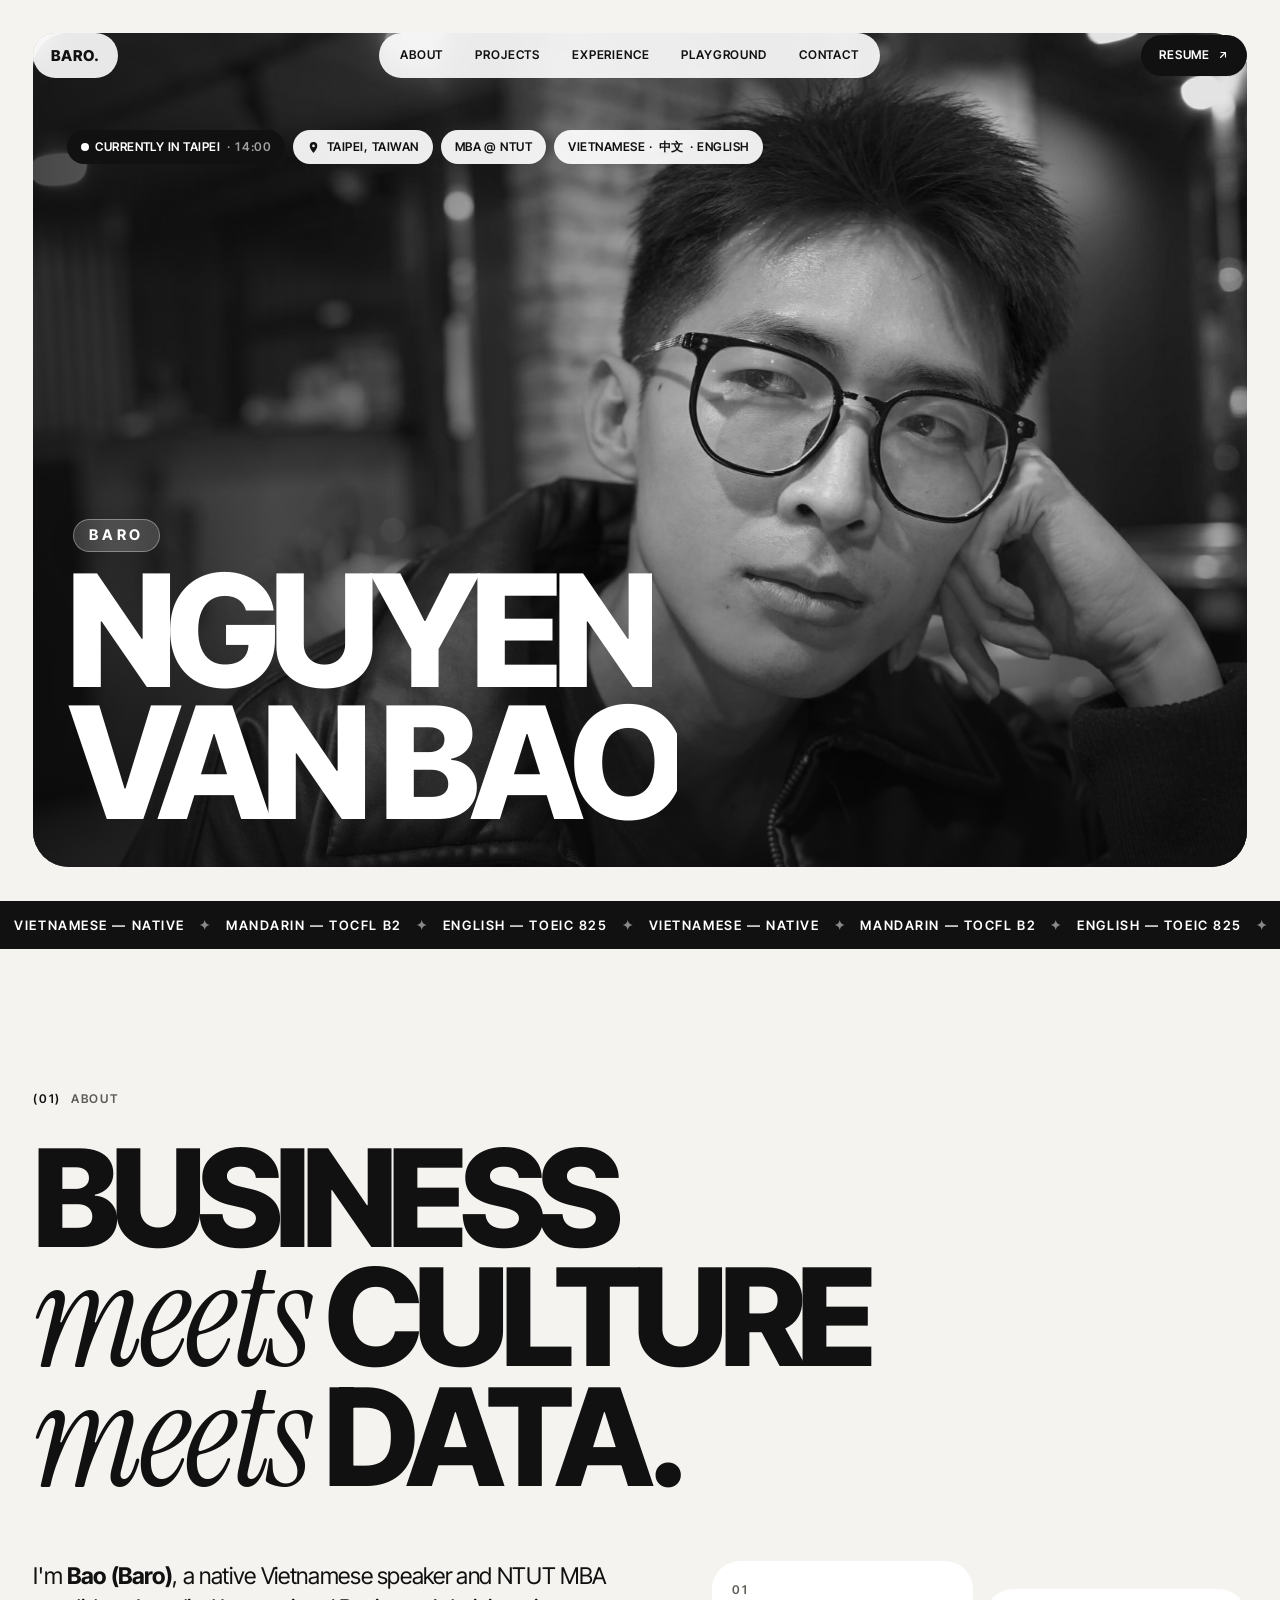
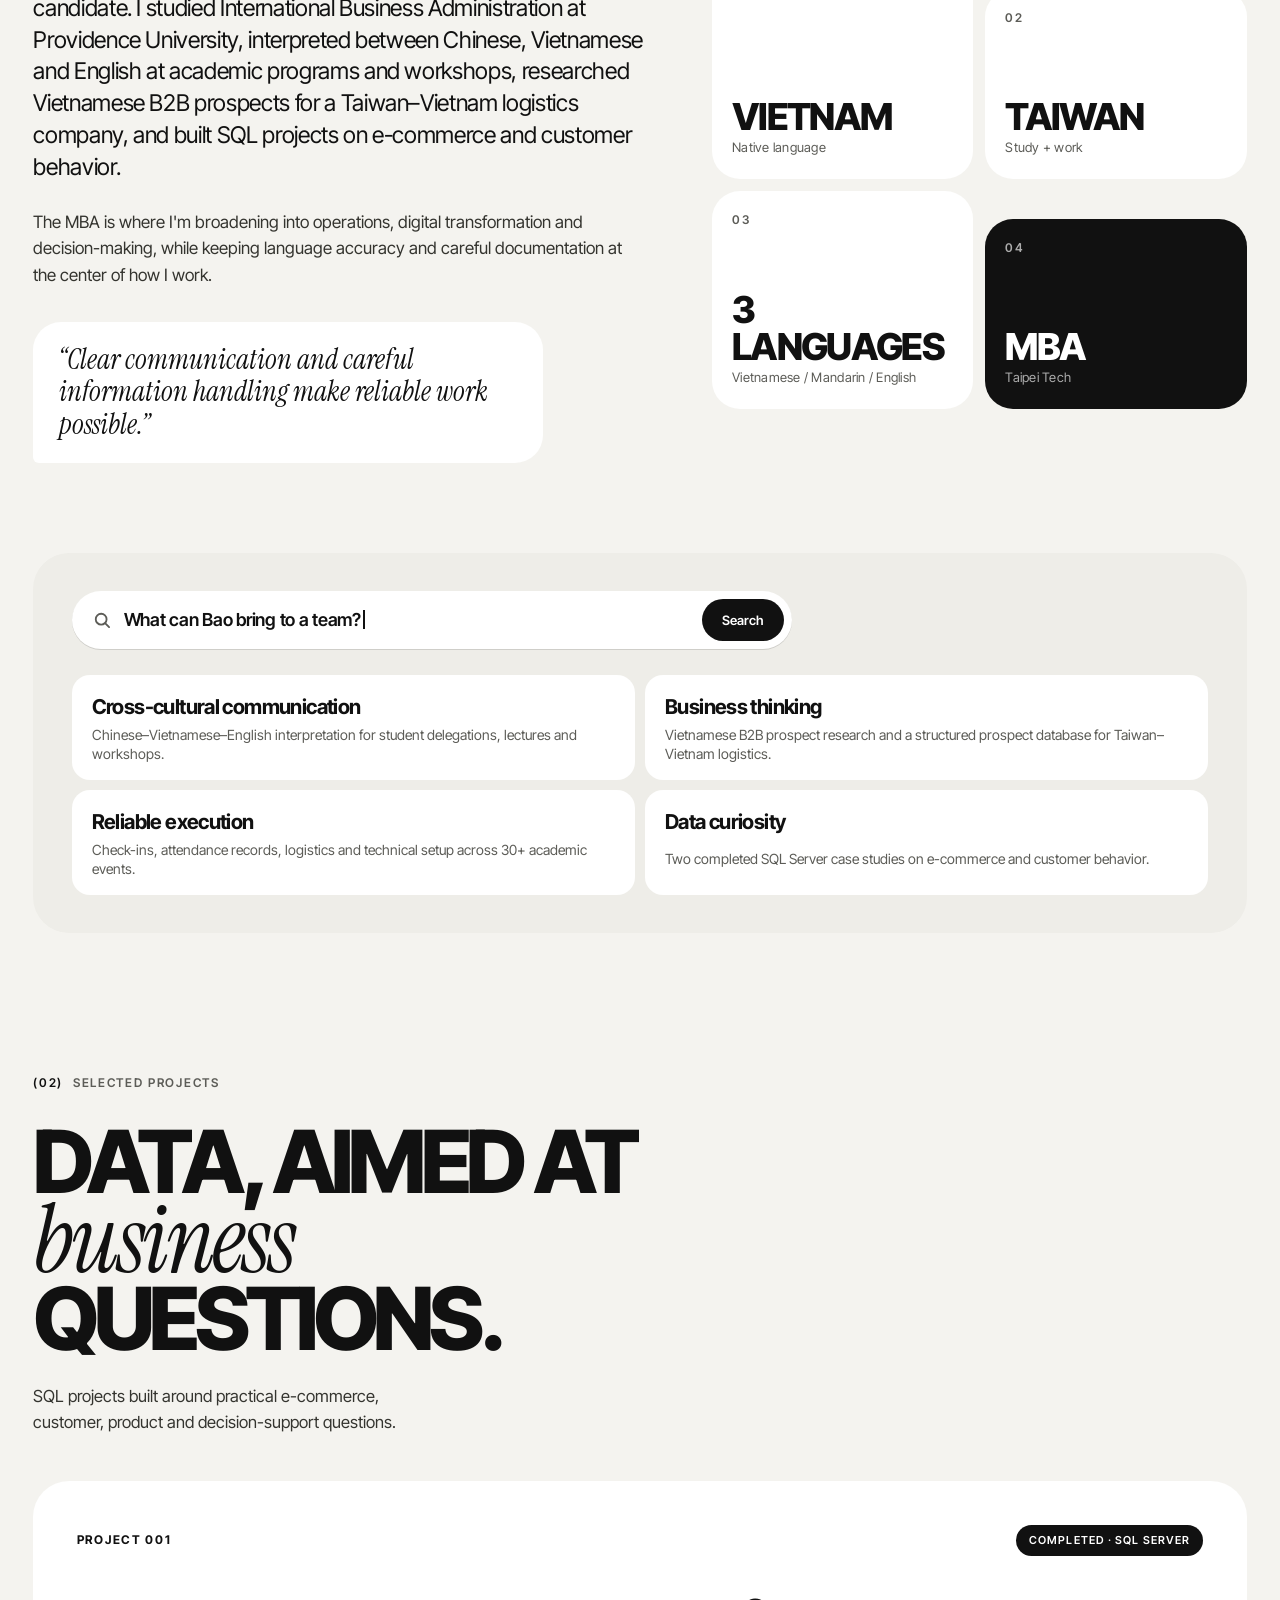
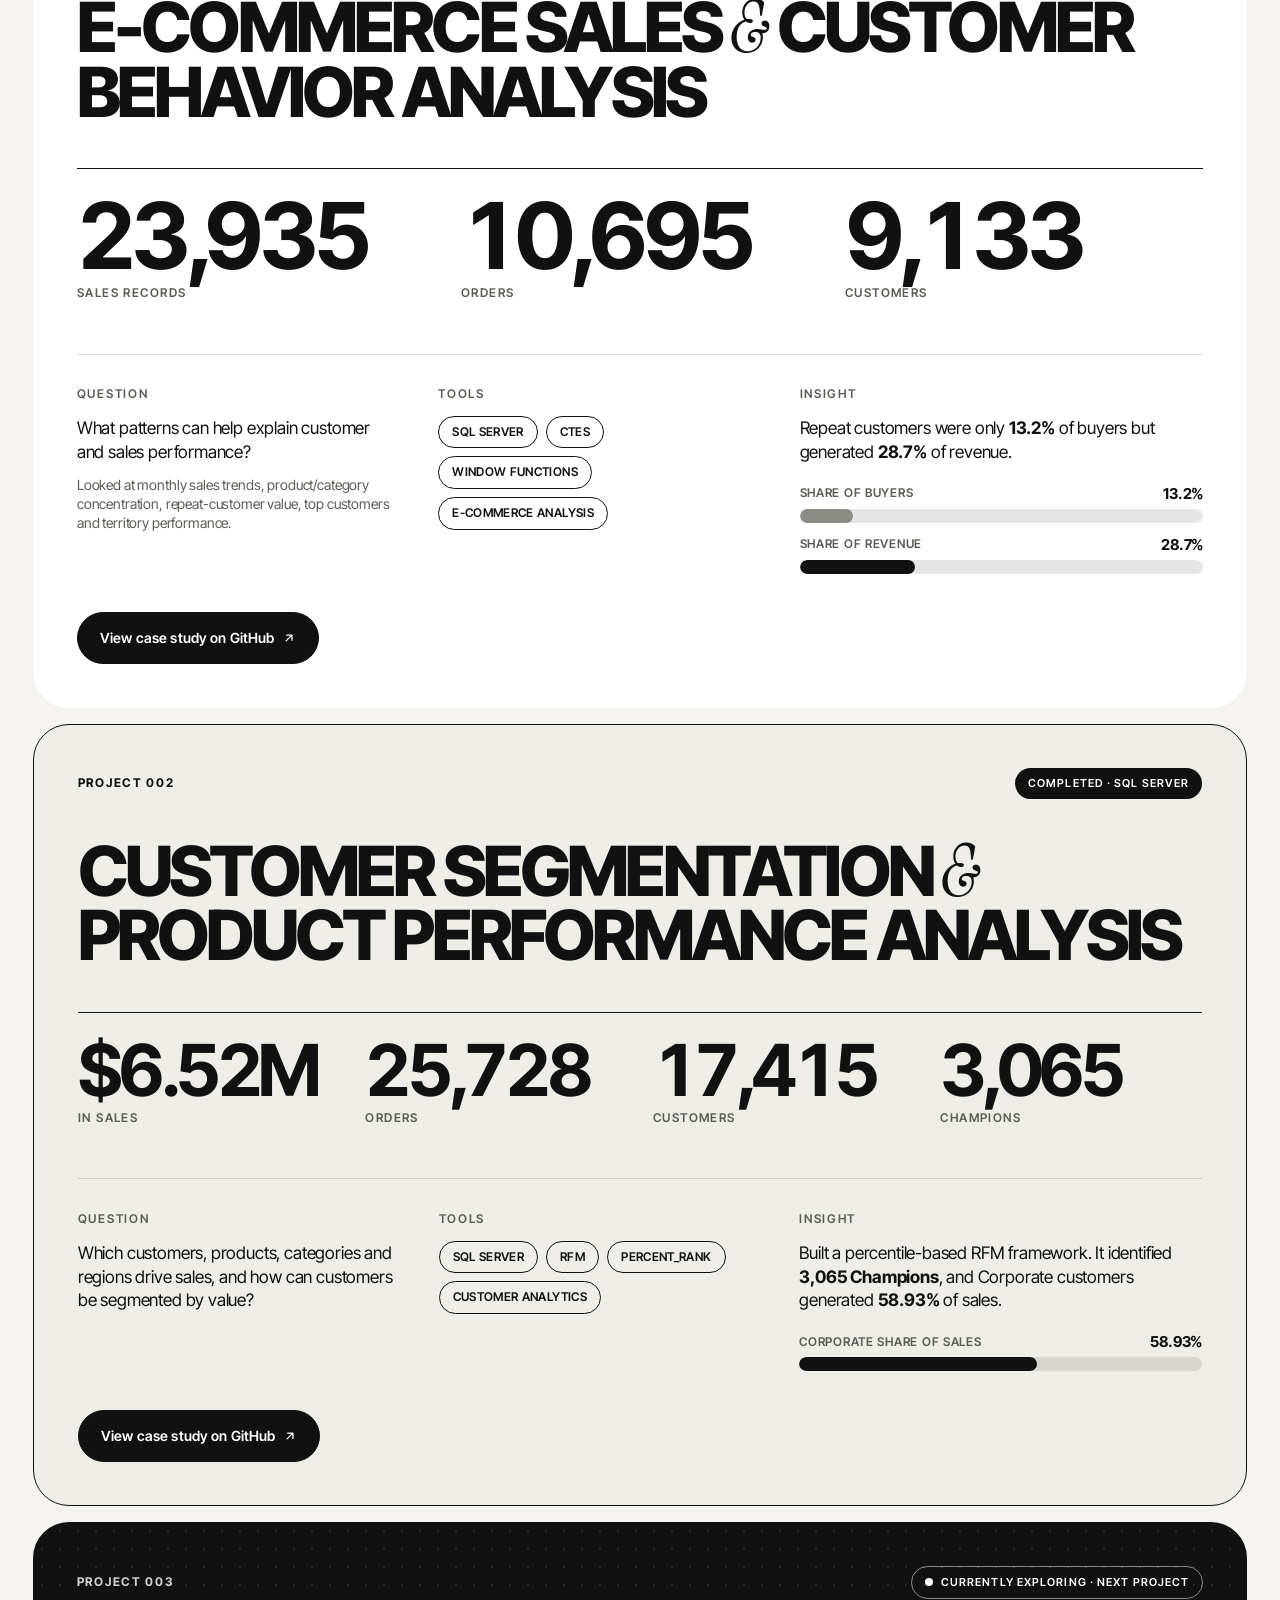
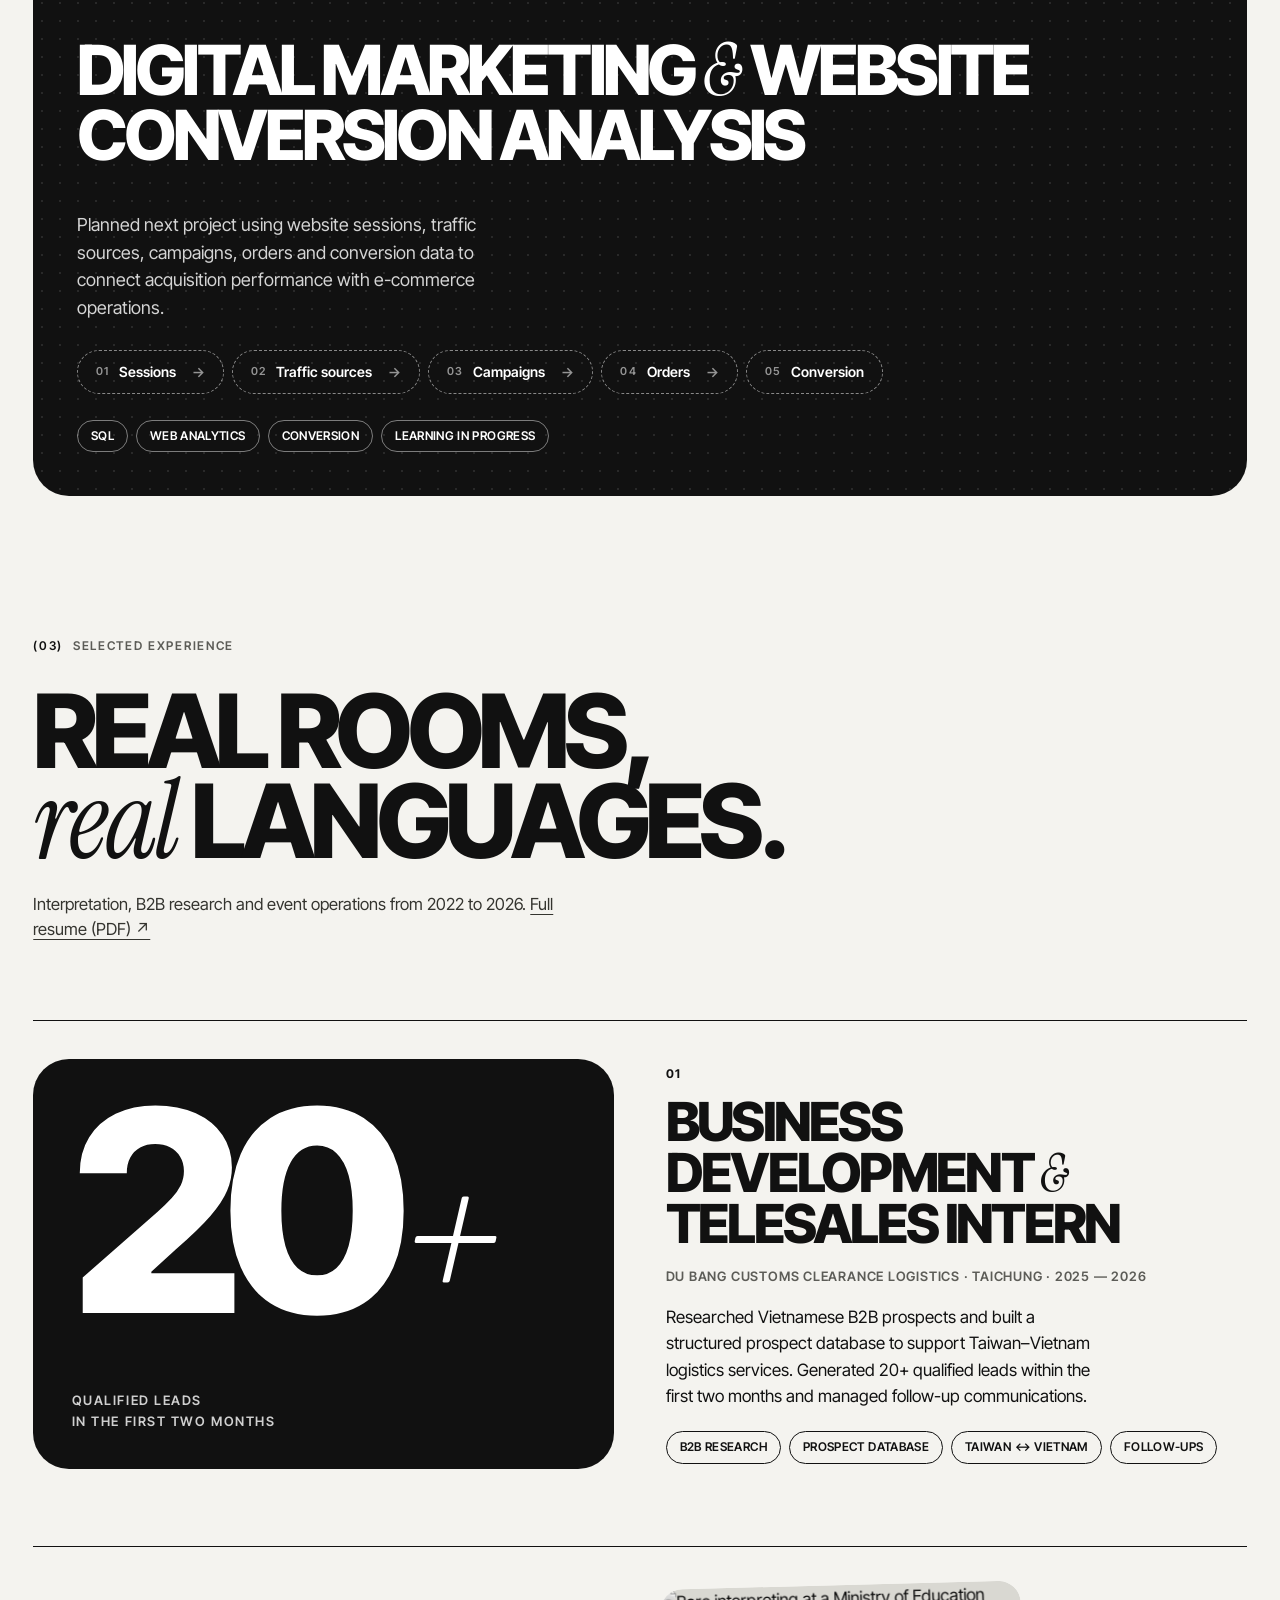
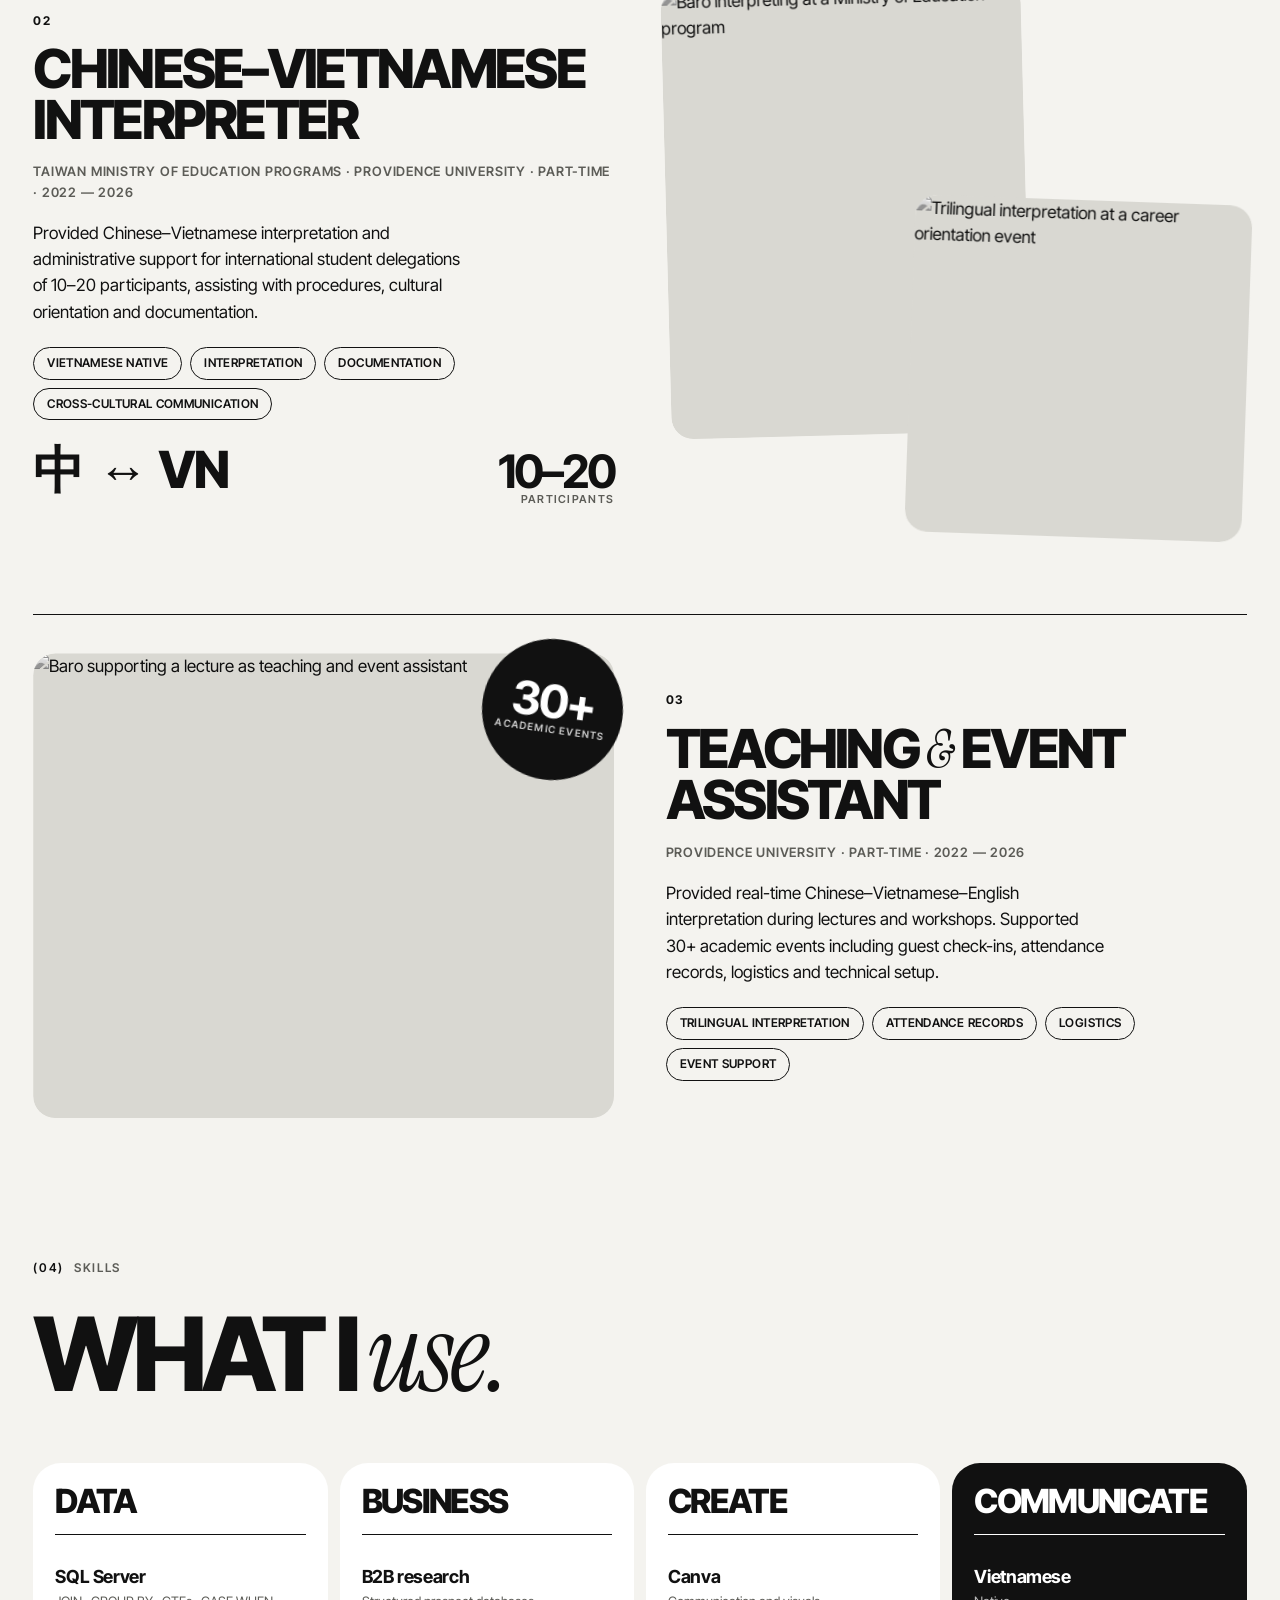
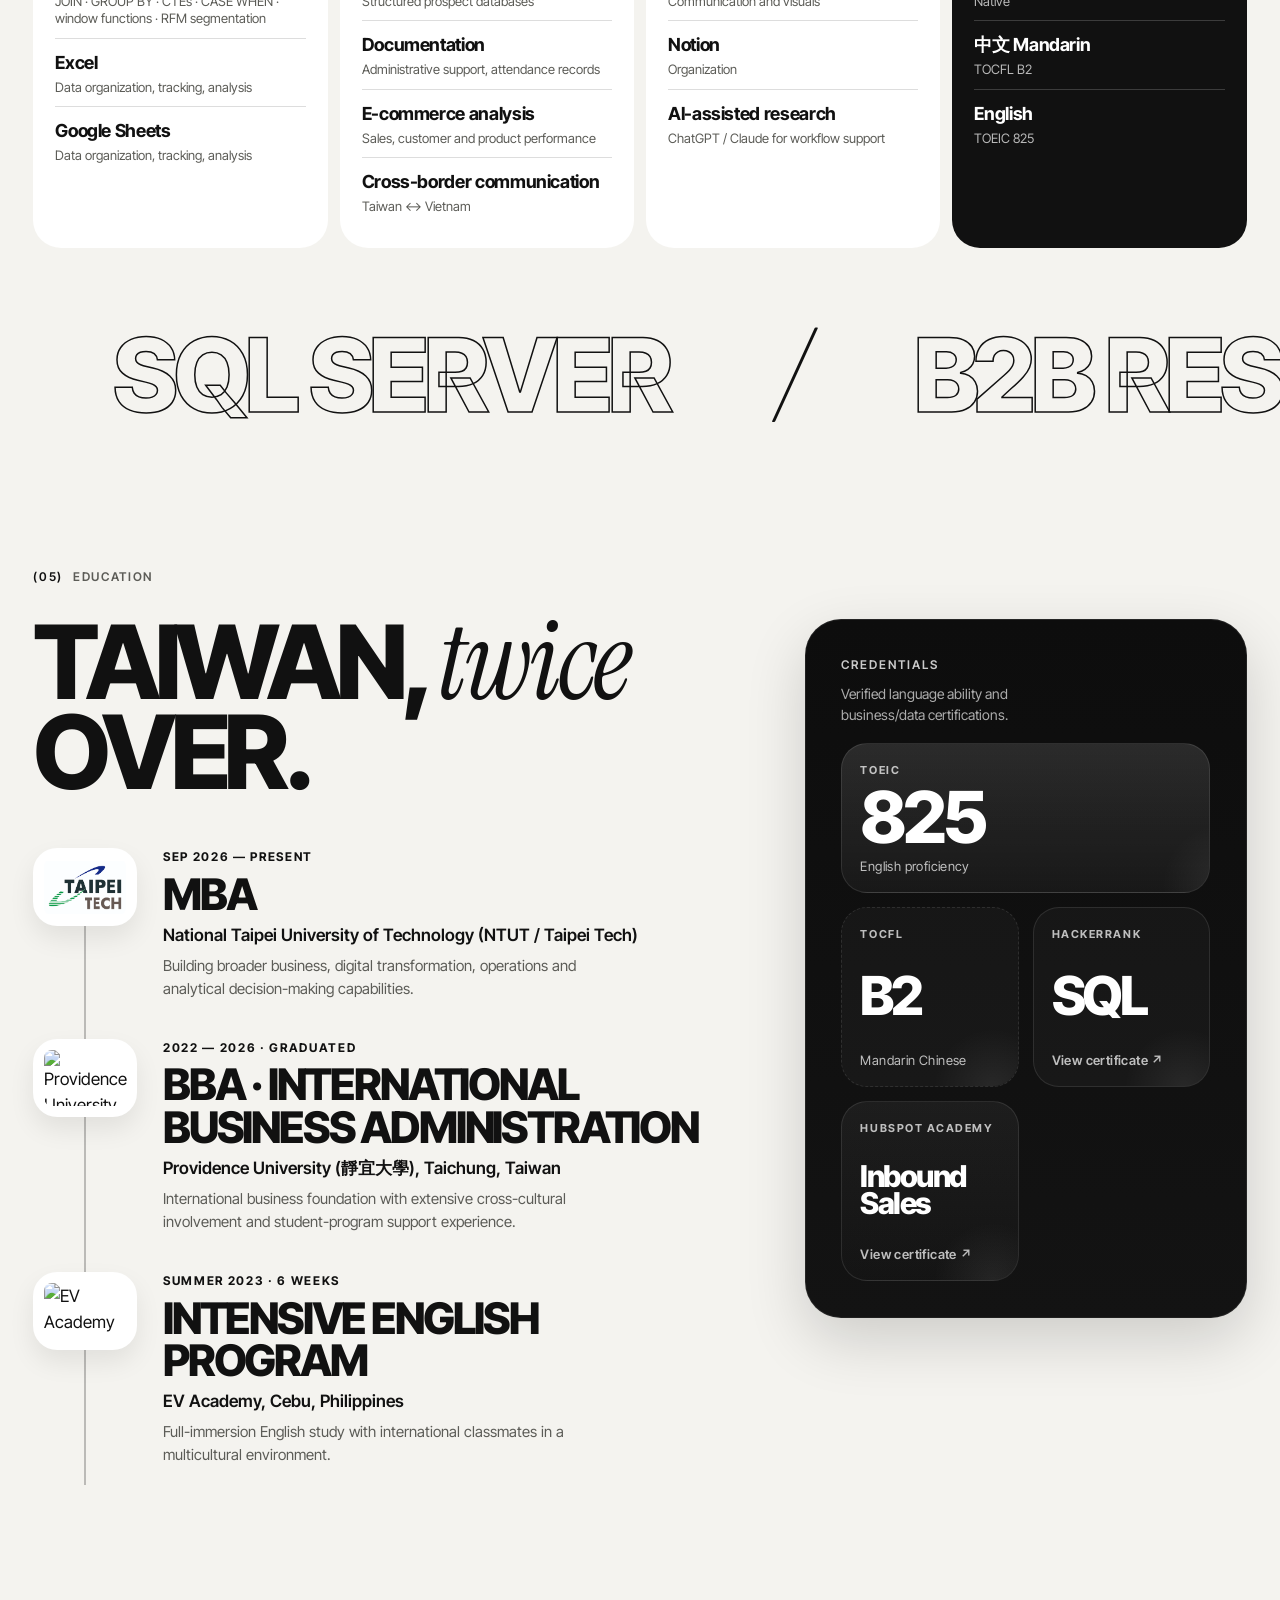
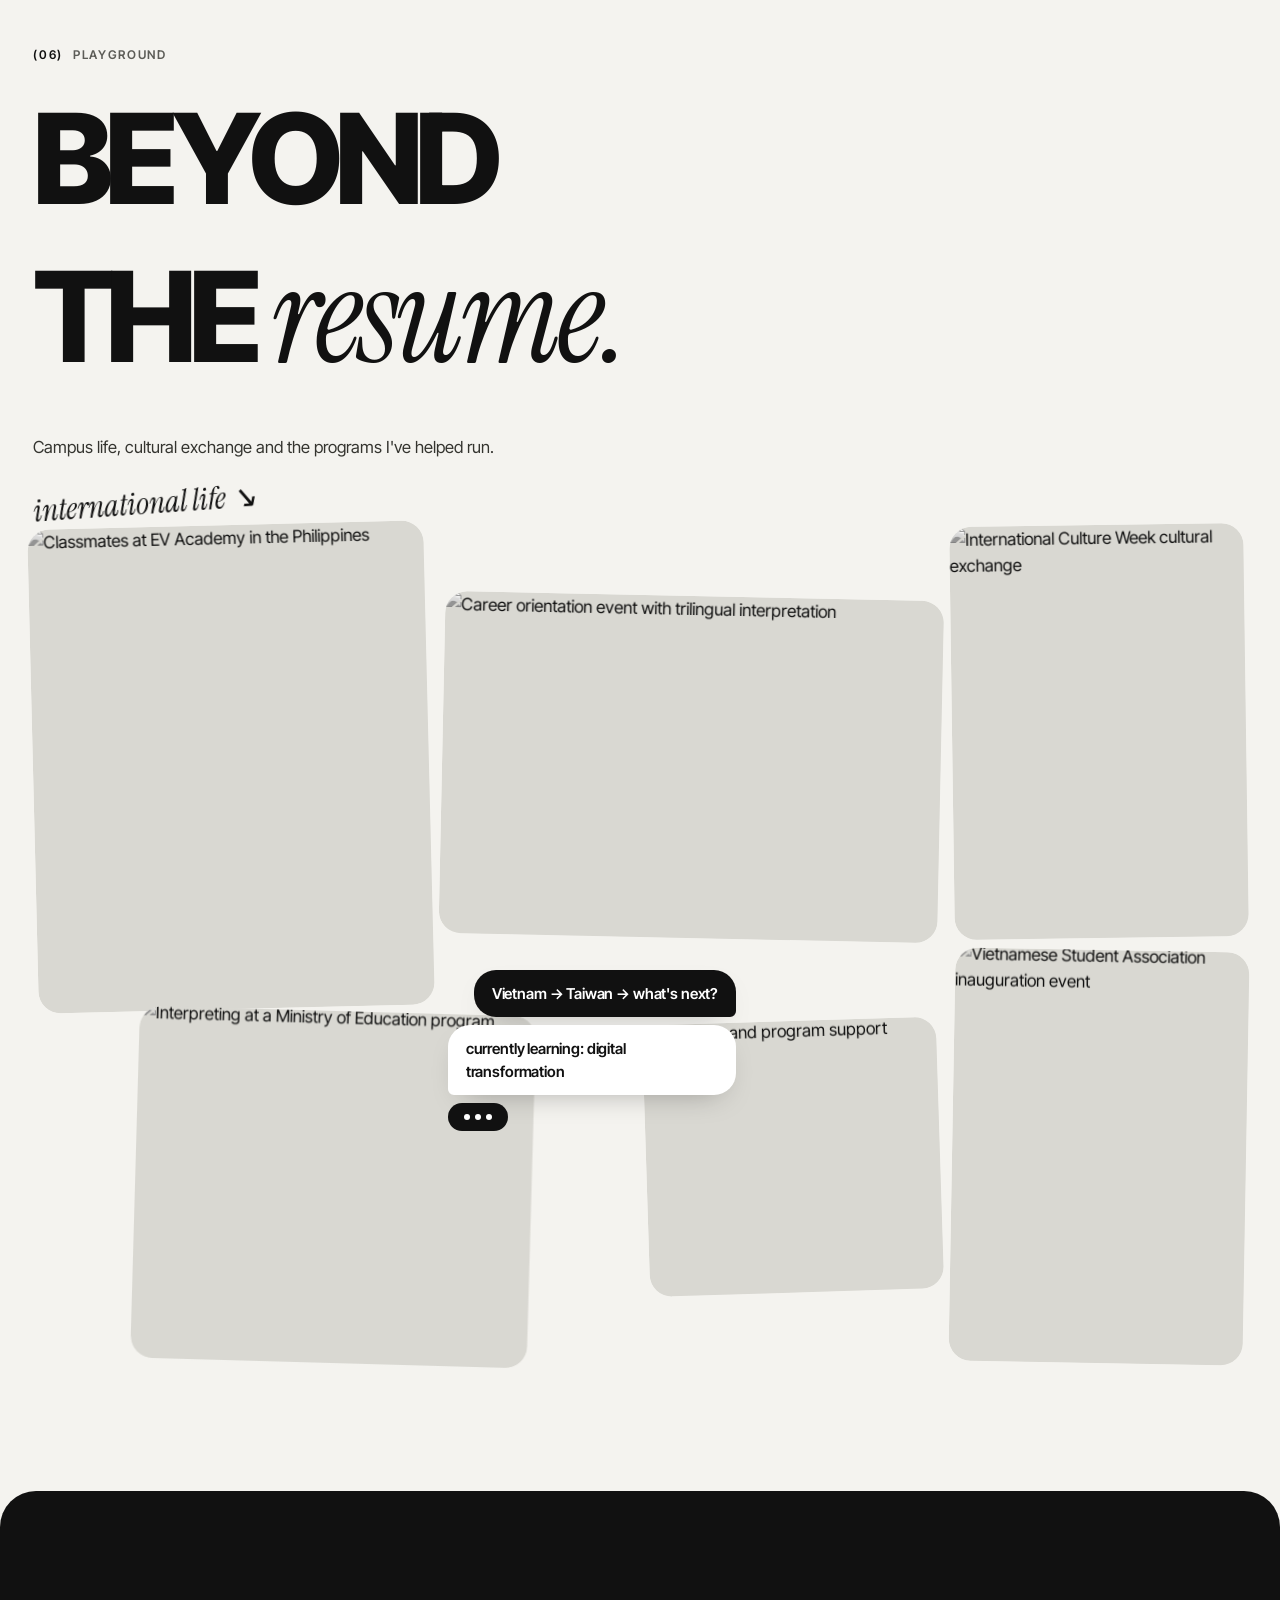
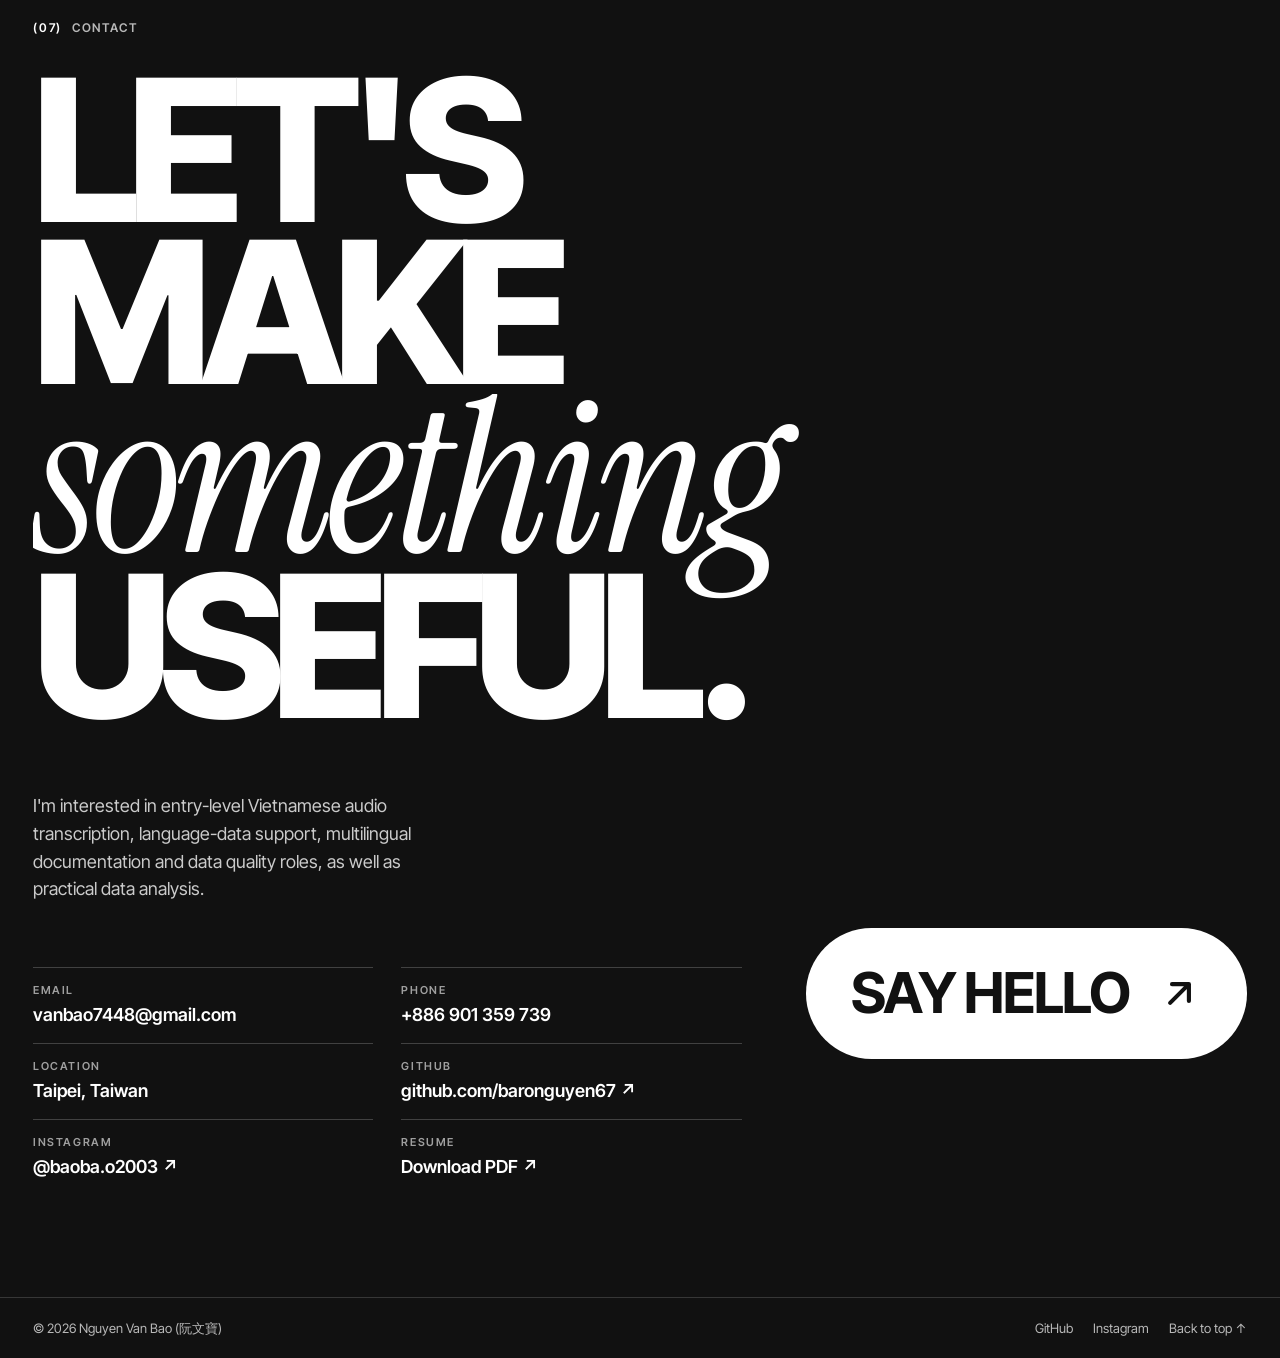
==== index.html @ f8c15f91 "Version frontend assets for new mobile scroll-to-color layout" ====
<!doctype html>
<html lang="en">
<head>
<meta charset="utf-8">
<meta name="viewport" content="width=device-width, initial-scale=1">
<title>Nguyen Van Bao (Baro) · Portfolio</title>
<meta name="description" content="Portfolio of Nguyen Van Bao (Baro, 阮文寶) — NTUT MBA candidate in Taipei working across business, operations, Chinese–Vietnamese–English interpretation and SQL data analysis.">
<meta name="theme-color" content="#F4F3EF">
<link rel="canonical" href="https://baronguyen67.github.io/">
<link rel="icon" href="favicon.svg" type="image/svg+xml">

<meta property="og:type" content="website">
<meta property="og:title" content="Nguyen Van Bao (Baro) · Portfolio">
<meta property="og:description" content="NTUT MBA candidate in Taipei. Business × Operations × Data — interpretation, B2B research and SQL case studies.">
<meta property="og:url" content="https://baronguyen67.github.io/">
<meta property="og:image" content="https://baronguyen67.github.io/images/hero.jpg">
<meta property="og:image:alt" content="Portrait of Nguyen Van Bao">
<meta name="twitter:card" content="summary_large_image">

<link rel="preconnect" href="https://fonts.googleapis.com">
<link rel="preconnect" href="https://fonts.gstatic.com" crossorigin>
<link rel="stylesheet" href="https://fonts.googleapis.com/css2?family=Inter+Tight:wght@400;500;600;700;800&family=Instrument+Serif:ital@0;1&display=swap">
<link rel="stylesheet" href="css/style.css?v=20261024-vertical-reveal-v10">
<link rel="preload" as="image" href="images/hero.jpg" fetchpriority="high">
<script>document.documentElement.classList.add('js');</script>

<script type="application/ld+json">
{
  "@context": "https://schema.org",
  "@type": "Person",
  "name": "Nguyen Van Bao",
  "alternateName": ["Baro", "阮文寶"],
  "url": "https://baronguyen67.github.io/",
  "email": "mailto:vanbao7448@gmail.com",
  "address": { "@type": "PostalAddress", "addressLocality": "Taipei", "addressCountry": "TW" },
  "alumniOf": [{ "@type": "CollegeOrUniversity", "name": "Providence University" }],
  "knowsLanguage": ["Vietnamese", "Mandarin Chinese", "English"],
  "sameAs": ["https://github.com/baronguyen67", "https://www.instagram.com/baoba.o2003"]
}
</script>
</head>

<body>
<a class="skip" href="#main">Skip to content</a>

<!-- icon sprite -->
<svg width="0" height="0" style="position:absolute" aria-hidden="true" focusable="false">
  <symbol id="i-pin" viewBox="0 0 24 24"><path fill="currentColor" d="M12 2a7 7 0 0 0-7 7c0 5.2 7 13 7 13s7-7.8 7-13a7 7 0 0 0-7-7Zm0 9.5A2.5 2.5 0 1 1 12 6.5a2.5 2.5 0 0 1 0 5Z"/></symbol>
  <symbol id="i-heart" viewBox="0 0 24 24"><path fill="currentColor" d="M12 21s-8.5-5.2-8.5-11.3A4.7 4.7 0 0 1 12 7.2a4.7 4.7 0 0 1 8.5 2.5C20.5 15.8 12 21 12 21Z"/></symbol>
  <symbol id="i-plus" viewBox="0 0 24 24"><path fill="none" stroke="currentColor" stroke-width="2.4" stroke-linecap="round" d="M12 5v14M5 12h14"/></symbol>
  <symbol id="i-search" viewBox="0 0 24 24"><circle cx="11" cy="11" r="6.5" fill="none" stroke="currentColor" stroke-width="2.2"/><path d="m16 16 4.5 4.5" stroke="currentColor" stroke-width="2.2" stroke-linecap="round"/></symbol>
  <symbol id="i-arrow" viewBox="0 0 24 24"><path fill="none" stroke="currentColor" stroke-width="2.2" stroke-linecap="round" stroke-linejoin="round" d="M7 17 17 7M8 7h9v9"/></symbol>
  <symbol id="i-down" viewBox="0 0 24 24"><path fill="none" stroke="currentColor" stroke-width="2.2" stroke-linecap="round" stroke-linejoin="round" d="M12 5v14m-6-6 6 6 6-6"/></symbol>
</svg>

<!-- NAV -->
<header class="nav" id="nav">
  <a class="pill pill--logo mag" href="#top" aria-label="Baro — back to top">BARO<span class="dot">.</span></a>

  <nav class="pill pill--links" aria-label="Primary">
    <span class="nav-ind" aria-hidden="true"></span>
    <a href="#about" data-nav="about">About</a>
    <a href="#projects" data-nav="projects">Projects</a>
    <a href="#experience" data-nav="experience">Experience</a>
    <a href="#playground" data-nav="playground">Playground</a>
    <a href="#contact" data-nav="contact">Contact</a>
  </nav>

  <a class="pill pill--dark mag nav-resume" href="resume.pdf" target="_blank" rel="noopener">Resume <svg class="ic"><use href="#i-arrow"/></svg></a>

  <button class="pill pill--menu" id="menuBtn" type="button" aria-expanded="false" aria-controls="menu">
    <span class="menu-label">Menu</span><span class="burger" aria-hidden="true"><i></i><i></i></span>
  </button>
</header>

<div class="menu" id="menu" hidden>
  <nav aria-label="Mobile">
    <a href="#about"><span>01</span>About</a>
    <a href="#projects"><span>02</span>Projects</a>
    <a href="#experience"><span>03</span>Experience</a>
    <a href="#playground"><span>04</span>Playground</a>
    <a href="#contact"><span>05</span>Contact</a>
  </nav>
  <a class="btn btn--dark menu-cv" href="resume.pdf" target="_blank" rel="noopener">Resume <svg class="ic"><use href="#i-arrow"/></svg></a>
</div>

<main id="main">

<!-- HERO -->
<section class="hero" id="top" aria-label="Introduction">
  <div class="hero-card">
    <img class="hero-img" src="images/hero.jpg" width="2000" height="1125" fetchpriority="high" decoding="async"
         alt="Portrait of Nguyen Van Bao in a black leather jacket and round glasses, resting his chin on his hand">
    <div class="hero-shade" aria-hidden="true"></div>

    <div class="hero-top">
      <ul class="chips" aria-label="At a glance">
        <li class="chip chip--status"><span class="live" aria-hidden="true"></span>Currently in Taipei <span class="clock" id="clock" aria-hidden="true"></span></li>
        <li class="chip"><svg class="ic" aria-hidden="true"><use href="#i-pin"/></svg>Taipei, Taiwan</li>
        <li class="chip">MBA @ NTUT</li>
        <li class="chip">Vietnamese · <span lang="zh-Hant">中文</span> · English</li>
      </ul>
    </div>

    <div class="hero-bottom">
      <h1 class="hero-title">
        <span class="hero-alias" aria-hidden="true">BARO</span>
        <span class="ln"><span class="ln-i">Nguyen</span></span>
        <span class="ln"><span class="ln-i">Van Bao</span></span>
        <span class="sr">— Baro, 阮文寶</span>
      </h1>

      
    </div>
  </div>
</section>

<div class="marquee marquee--dark" aria-label="Languages">
  <div class="marquee-track">
    <span>Vietnamese — Native</span><span class="sep">✦</span><span lang="zh-Hant">Mandarin — TOCFL B2</span><span class="sep">✦</span><span>English — TOEIC 825</span><span class="sep">✦</span>
    <span aria-hidden="true">Vietnamese — Native</span><span class="sep" aria-hidden="true">✦</span><span aria-hidden="true">Mandarin — TOCFL B2</span><span class="sep" aria-hidden="true">✦</span><span aria-hidden="true">English — TOEIC 825</span><span class="sep" aria-hidden="true">✦</span>
    <span aria-hidden="true">Vietnamese — Native</span><span class="sep" aria-hidden="true">✦</span><span aria-hidden="true">Mandarin — TOCFL B2</span><span class="sep" aria-hidden="true">✦</span><span aria-hidden="true">English — TOEIC 825</span><span class="sep" aria-hidden="true">✦</span>
  </div>
</div>

<!-- ABOUT -->
<section class="sec about" id="about" data-nav="about" aria-labelledby="about-h">
  <div class="wrap">
    <p class="eyebrow rv"><span>(01)</span> About</p>

    <h2 class="mega" id="about-h">
      <span class="ln"><span class="ln-i">Business</span></span>
      <span class="ln"><span class="ln-i"><em class="serif">meets</em> culture</span></span>
      <span class="ln"><span class="ln-i"><em class="serif">meets</em> data.</span></span>
    </h2>

    <div class="about-grid">
      <div class="about-copy">
        <p class="lead rv">I'm <b>Bao (Baro)</b>, a native Vietnamese speaker and NTUT MBA candidate. I studied International Business Administration at Providence University, interpreted between Chinese, Vietnamese and English at academic programs and workshops, researched Vietnamese B2B prospects for a Taiwan–Vietnam logistics company, and built SQL projects on e-commerce and customer behavior.</p>
        <p class="rv">The MBA is where I'm broadening into operations, digital transformation and decision-making, while keeping language accuracy and careful documentation at the center of how I work.</p>
        <blockquote class="pull rv">
          <span class="hand">“Clear communication and careful information handling make reliable work possible.”</span>
        </blockquote>
      </div>

      <ol class="mods" aria-label="Quick facts">
        <li class="mod rv"><span class="mod-n">01</span><strong>Vietnam</strong><span>Native language</span></li>
        <li class="mod rv"><span class="mod-n">02</span><strong>Taiwan</strong><span>Study + work</span></li>
        <li class="mod rv"><span class="mod-n">03</span><strong>3 languages</strong><span>Vietnamese / Mandarin / English</span></li>
        <li class="mod mod--dark rv"><span class="mod-n">04</span><strong>MBA</strong><span>Taipei Tech</span></li>
      </ol>
    </div>

    <!-- search-bar storytelling -->
    <div class="ask rv" id="ask">
      <div class="ask-bar">
        <svg class="ic" aria-hidden="true"><use href="#i-search"/></svg>
        <p class="ask-q"><span id="askText">What can Bao bring to a team?</span><i class="caret" aria-hidden="true"></i></p>
        <button class="ask-go" type="button" id="askGo">Search</button>
      </div>
      <ul class="ask-res" id="askRes">
        <li><b>Cross-cultural communication</b><span>Chinese–Vietnamese–English interpretation for student delegations, lectures and workshops.</span></li>
        <li><b>Business thinking</b><span>Vietnamese B2B prospect research and a structured prospect database for Taiwan–Vietnam logistics.</span></li>
        <li><b>Reliable execution</b><span>Check-ins, attendance records, logistics and technical setup across 30+ academic events.</span></li>
        <li><b>Data curiosity</b><span>Two completed SQL Server case studies on e-commerce and customer behavior.</span></li>
      </ul>
    </div>
  </div>
</section>

<!-- PROJECTS -->
<section class="sec projects" id="projects" data-nav="projects" aria-labelledby="proj-h">
  <div class="wrap">
    <p class="eyebrow rv"><span>(02)</span> Selected projects</p>
    <h2 class="mega mega--md project-headline" id="proj-h">
      <span class="ln"><span class="ln-i">Data, aimed at</span></span>
      <span class="ln"><span class="ln-i"><em class="serif">business</em> questions.</span></span>
    </h2>
    <p class="sub rv">SQL projects built around practical e-commerce, customer, product and decision-support questions.</p>

    <!-- 001 -->
    <article class="case rv" aria-labelledby="c1-t">
      <header class="case-head">
        <span class="case-no">Project 001</span>
        <span class="tag tag--solid">Completed · SQL Server</span>
      </header>
      <h3 class="case-title" id="c1-t">E-commerce Sales <em class="serif">&amp;</em> Customer Behavior Analysis</h3>

      <dl class="stats stats--3">
        <div><dt>Sales records</dt><dd data-count>23,935</dd></div>
        <div><dt>Orders</dt><dd data-count>10,695</dd></div>
        <div><dt>Customers</dt><dd data-count>9,133</dd></div>
      </dl>

      <div class="case-cols">
        <section>
          <h4>Question</h4>
          <p>What patterns can help explain customer and sales performance?</p>
          <p class="mute">Looked at monthly sales trends, product/category concentration, repeat-customer value, top customers and territory performance.</p>
        </section>
        <section>
          <h4>Tools</h4>
          <ul class="tags"><li>SQL Server</li><li>CTEs</li><li>Window Functions</li><li>E-commerce Analysis</li></ul>
        </section>
        <section class="insight">
          <h4>Insight</h4>
          <p>Repeat customers were only <b>13.2%</b> of buyers but generated <b>28.7%</b> of revenue.</p>
          <div class="bars" role="img" aria-label="Repeat customers: 13.2 percent of buyers, 28.7 percent of revenue">
            <div class="bar"><span>Share of buyers</span><i style="--w:13.2%"></i><b>13.2%</b></div>
            <div class="bar bar--hi"><span>Share of revenue</span><i style="--w:28.7%"></i><b>28.7%</b></div>
          </div>
        </section>
      </div>

      <footer class="case-actions">
        <a class="btn btn--dark mag" href="https://github.com/baronguyen67/ecommerce-sales-customer-behavior-analysis" target="_blank" rel="noopener">View case study on GitHub <svg class="ic"><use href="#i-arrow"/></svg></a>
      </footer>
    </article>

    <!-- 002 -->
    <article class="case case--alt rv" aria-labelledby="c2-t">
      <header class="case-head">
        <span class="case-no">Project 002</span>
        <span class="tag tag--solid">Completed · SQL Server</span>
      </header>
      <h3 class="case-title" id="c2-t">Customer Segmentation <em class="serif">&amp;</em> Product Performance Analysis</h3>

      <dl class="stats stats--4">
        <div><dt>In sales</dt><dd data-count>$6.52M</dd></div>
        <div><dt>Orders</dt><dd data-count>25,728</dd></div>
        <div><dt>Customers</dt><dd data-count>17,415</dd></div>
        <div><dt>Champions</dt><dd data-count>3,065</dd></div>
      </dl>

      <div class="case-cols">
        <section>
          <h4>Question</h4>
          <p>Which customers, products, categories and regions drive sales, and how can customers be segmented by value?</p>
        </section>
        <section>
          <h4>Tools</h4>
          <ul class="tags"><li>SQL Server</li><li>RFM</li><li>PERCENT_RANK</li><li>Customer Analytics</li></ul>
        </section>
        <section class="insight">
          <h4>Insight</h4>
          <p>Built a percentile-based RFM framework. It identified <b>3,065 Champions</b>, and Corporate customers generated <b>58.93%</b> of sales.</p>
          <div class="bars" role="img" aria-label="Corporate customers generated 58.93 percent of sales">
            <div class="bar bar--hi"><span>Corporate share of sales</span><i style="--w:58.93%"></i><b>58.93%</b></div>
          </div>
        </section>
      </div>

      <footer class="case-actions">
        <a class="btn btn--dark mag" href="https://github.com/baronguyen67/customer-segmentation-product-performance-analysis" target="_blank" rel="noopener">View case study on GitHub <svg class="ic"><use href="#i-arrow"/></svg></a>
      </footer>
    </article>

    <!-- next -->
    <article class="case case--next rv" aria-labelledby="c3-t">
      <header class="case-head">
        <span class="case-no">Project 003</span>
        <span class="tag tag--ghost"><span class="live" aria-hidden="true"></span>Currently exploring · Next project</span>
      </header>
      <h3 class="case-title" id="c3-t">Digital Marketing <em class="serif">&amp;</em> Website Conversion Analysis</h3>
      <p class="next-p">Planned next project using website sessions, traffic sources, campaigns, orders and conversion data to connect acquisition performance with e-commerce operations.</p>
      <ol class="flow" aria-label="Planned data flow">
        <li>Sessions</li><li>Traffic sources</li><li>Campaigns</li><li>Orders</li><li>Conversion</li>
      </ol>
      <ul class="tags tags--light"><li>SQL</li><li>Web Analytics</li><li>Conversion</li><li>Learning in progress</li></ul>
    </article>
  </div>
</section>

<!-- EXPERIENCE -->
<section class="sec experience" id="experience" data-nav="experience" aria-labelledby="exp-h">
  <div class="wrap">
    <p class="eyebrow rv"><span>(03)</span> Selected experience</p>
    <h2 class="mega mega--md" id="exp-h">
      <span class="ln"><span class="ln-i">Real rooms,</span></span>
      <span class="ln"><span class="ln-i"><em class="serif">real</em> languages.</span></span>
    </h2>
    <p class="sub rv">Interpretation, B2B research and event operations from 2022 to 2026. <a class="ulink" href="resume.pdf" target="_blank" rel="noopener">Full resume (PDF) ↗</a></p>

    <!-- 01 -->
    <article class="xp rv">
      <div class="xp-vis xp-vis--type" aria-hidden="true">
        <span class="xp-big">20<i>+</i></span>
        <span class="xp-cap">Qualified leads<br>in the first two months</span>
      </div>
      <div class="xp-txt">
        <p class="xp-n">01</p>
        <h3>Business Development <em class="serif">&amp;</em> Telesales Intern</h3>
        <p class="xp-meta">Du Bang Customs Clearance Logistics · Taichung · 2025 — 2026</p>
        <p>Researched Vietnamese B2B prospects and built a structured prospect database to support Taiwan–Vietnam logistics services. Generated 20+ qualified leads within the first two months and managed follow-up communications.</p>
        <ul class="tags"><li>B2B research</li><li>Prospect database</li><li>Taiwan ↔ Vietnam</li><li>Follow-ups</li></ul>
      </div>
    </article>

    <!-- 02 -->
    <article class="xp xp--flip rv">
      <div class="xp-txt">
        <p class="xp-n">02</p>
        <h3>Chinese–Vietnamese Interpreter</h3>
        <p class="xp-meta">Taiwan Ministry of Education Programs · Providence University · Part-time · 2022 — 2026</p>
        <p>Provided Chinese–Vietnamese interpretation and administrative support for international student delegations of 10–20 participants, assisting with procedures, cultural orientation and documentation.</p>
        <ul class="tags"><li>Vietnamese native</li><li>Interpretation</li><li>Documentation</li><li>Cross-cultural communication</li></ul>
        <div class="xp-type" aria-hidden="true"><span lang="zh-Hant">中</span><i>↔</i><span>VN</span><b>10–20<small>participants</small></b></div>
      </div>
      <div class="xp-vis xp-vis--collage" aria-label="Interactive photo collage: select either image to bring it forward">
        <input class="collage-radio" type="radio" id="interpreter-photo-a" name="interpreter-photo" aria-label="Ministry of Education interpreter photo">
        <input class="collage-radio" type="radio" id="interpreter-photo-b" name="interpreter-photo" aria-label="Career orientation interpreter photo" checked>
        <figure class="ph ph--a par-wrap clip">
          <img data-par src="images/interpreter-moe-1.jpg" alt="Baro interpreting at a Ministry of Education program" loading="lazy" decoding="async">
          <label for="interpreter-photo-a" class="photo-switch" aria-label="Bring Ministry of Education interpreter photo forward"></label>
          <figcaption>Interpreter · Ministry of Education Program</figcaption>
        </figure>
        <figure class="ph ph--b par-wrap clip">
          <img data-par src="images/career-orientation-event.jpg" alt="Trilingual interpretation at a career orientation event" loading="lazy" decoding="async">
          <label for="interpreter-photo-b" class="photo-switch" aria-label="Bring career orientation photo forward"></label>
          <figcaption>Trilingual Interpreter · Career Orientation Event</figcaption>
        </figure>
        <div class="collage-controls" role="group" aria-label="Choose which interpreter photo is in front">
          <label for="interpreter-photo-a">01 · Ministry program</label>
          <label for="interpreter-photo-b">02 · Career event</label>
        </div>
      </div>
    </article>

    <!-- 03 -->
    <article class="xp rv">
      <div class="xp-vis xp-vis--single">
        <figure class="ph ph--wide par-wrap clip"><img data-par src="images/teaching-assistant.jpg" alt="Baro supporting a lecture as teaching and event assistant" loading="lazy" decoding="async"><figcaption>Teaching &amp; Program Support</figcaption></figure>
        <div class="stamp" aria-hidden="true"><b>30+</b><span>academic events</span></div>
      </div>
      <div class="xp-txt">
        <p class="xp-n">03</p>
        <h3>Teaching <em class="serif">&amp;</em> Event Assistant</h3>
        <p class="xp-meta">Providence University · Part-time · 2022 — 2026</p>
        <p>Provided real-time Chinese–Vietnamese–English interpretation during lectures and workshops. Supported 30+ academic events including guest check-ins, attendance records, logistics and technical setup.</p>
        <ul class="tags"><li>Trilingual interpretation</li><li>Attendance records</li><li>Logistics</li><li>Event support</li></ul>
      </div>
    </article>
  </div>
</section>

<!-- SKILLS -->
<section class="sec skills" id="skills" data-nav="about" aria-labelledby="skills-h">
  <div class="wrap">
    <p class="eyebrow rv"><span>(04)</span> Skills</p>
    <h2 class="mega mega--md" id="skills-h">
      <span class="ln"><span class="ln-i">What I <em class="serif">use.</em></span></span>
    </h2>

    <div class="skill-grid">
      <section class="sk rv">
        <h3>Data</h3>
        <ul>
          <li><b>SQL Server</b><span>JOIN · GROUP BY · CTEs · CASE WHEN · window functions · RFM segmentation</span></li>
          <li><b>Excel</b><span>Data organization, tracking, analysis</span></li>
          <li><b>Google Sheets</b><span>Data organization, tracking, analysis</span></li>
        </ul>
      </section>
      <section class="sk rv">
        <h3>Business</h3>
        <ul>
          <li><b>B2B research</b><span>Structured prospect databases</span></li>
          <li><b>Documentation</b><span>Administrative support, attendance records</span></li>
          <li><b>E-commerce analysis</b><span>Sales, customer and product performance</span></li>
          <li><b>Cross-border communication</b><span>Taiwan ↔ Vietnam</span></li>
        </ul>
      </section>
      <section class="sk rv">
        <h3>Create</h3>
        <ul>
          <li><b>Canva</b><span>Communication and visuals</span></li>
          <li><b>Notion</b><span>Organization</span></li>
          <li><b>AI-assisted research</b><span>ChatGPT / Claude for workflow support</span></li>
        </ul>
      </section>
      <section class="sk sk--dark rv">
        <h3>Communicate</h3>
        <ul>
          <li><b>Vietnamese</b><span>Native</span></li>
          <li><b lang="zh-Hant">中文 Mandarin</b><span>TOCFL B2</span></li>
          <li><b>English</b><span>TOEIC 825</span></li>
        </ul>
      </section>
    </div>
  </div>

  <div class="marquee marquee--big" aria-hidden="true">
    <div class="marquee-track">
      <span>SQL Server</span><span class="sep">/</span><span>B2B Research</span><span class="sep">/</span><span>Interpretation</span><span class="sep">/</span><span>Excel</span><span class="sep">/</span><span>E-commerce</span><span class="sep">/</span><span>Documentation</span><span class="sep">/</span>
      <span>SQL Server</span><span class="sep">/</span><span>B2B Research</span><span class="sep">/</span><span>Interpretation</span><span class="sep">/</span><span>Excel</span><span class="sep">/</span><span>E-commerce</span><span class="sep">/</span><span>Documentation</span><span class="sep">/</span>
    </div>
  </div>
</section>

<!-- EDUCATION + CREDENTIALS -->
<section class="sec edu" id="education" data-nav="about" aria-labelledby="edu-h">
  <div class="wrap edu-wrap">
    <div class="edu-main">
      <p class="eyebrow rv"><span>(05)</span> Education</p>
      <h2 class="mega mega--md" id="edu-h"><span class="ln"><span class="ln-i">Taiwan, <em class="serif">twice</em> over.</span></span></h2>

      <ol class="tl">
        <li class="tl-i rv">
          <div class="logo-box"><img class="logo logo--ntut" src="images/logo-ntut.png" alt="NTUT Taipei Tech logo" width="104" height="64" loading="lazy" decoding="async"></div>
          <div>
            <p class="tl-d">Sep 2026 — Present</p>
            <h3>MBA</h3>
            <p class="tl-s">National Taipei University of Technology (NTUT / Taipei Tech)</p>
            <p class="mute">Building broader business, digital transformation, operations and analytical decision-making capabilities.</p>
          </div>
        </li>
        <li class="tl-i rv">
          <div class="logo-box"><img class="logo logo--pu" src="images/logo-providence.png" alt="Providence University logo" width="104" height="64" loading="lazy" decoding="async"></div>
          <div>
            <p class="tl-d">2022 — 2026 · Graduated</p>
            <h3>BBA · International Business Administration</h3>
            <p class="tl-s">Providence University (<span lang="zh-Hant">靜宜大學</span>), Taichung, Taiwan</p>
            <p class="mute">International business foundation with extensive cross-cultural involvement and student-program support experience.</p>
          </div>
        </li>
        <li class="tl-i rv">
          <div class="logo-box"><img class="logo logo--eva" src="images/logo-evacademy.png" alt="EV Academy logo" width="104" height="64" loading="lazy" decoding="async"></div>
          <div>
            <p class="tl-d">Summer 2023 · 6 weeks</p>
            <h3>Intensive English Program</h3>
            <p class="tl-s">EV Academy, Cebu, Philippines</p>
            <p class="mute">Full-immersion English study with international classmates in a multicultural environment.</p>
          </div>
        </li>
      </ol>
    </div>

    <aside class="cred rv" id="credentials" aria-labelledby="cred-h">
      <h3 id="cred-h" class="cred-h">Credentials</h3>
      <p class="cred-sub">Verified language ability and business/data certifications.</p>
      <div class="cred-grid">
        <article class="cred-card cred-card--solid">
          <span class="cred-card-k">TOEIC</span>
          <strong class="cred-card-v">825</strong>
          <span class="cred-card-note">English proficiency</span>
        </article>
        <article class="cred-card cred-card--outline">
          <span class="cred-card-k">TOCFL</span>
          <strong class="cred-card-v">B2</strong>
          <span class="cred-card-note">Mandarin Chinese</span>
        </article>
        <button class="cred-card cred-card--link" type="button" data-img="images/hackerrank-sql-cert.jpg" data-cap="HackerRank · SQL Skills Certification">
          <span class="cred-card-k">HackerRank</span>
          <strong class="cred-card-v">SQL</strong>
          <span class="cred-card-link">View certificate ↗</span>
        </button>
        <button class="cred-card cred-card--link cred-card--accent" type="button" data-img="images/hubspot-inbound-sales-cert.jpg" data-cap="HubSpot Academy · Inbound Sales">
          <span class="cred-card-k">HubSpot Academy</span>
          <strong class="cred-card-v">Inbound<br>Sales</strong>
          <span class="cred-card-link">View certificate ↗</span>
        </button>
      </div>
    </aside>
  </div>
</section>

<!-- PLAYGROUND / BEYOND THE RESUME -->
<section class="sec play" id="playground" data-nav="playground" aria-labelledby="play-h">
  <div class="wrap">
    <p class="eyebrow rv"><span>(06)</span> Playground</p>
    <h2 class="mega" id="play-h">
      <span class="ln"><span class="ln-i">Beyond</span></span>
      <span class="ln"><span class="ln-i">the <em class="serif">resume.</em></span></span>
    </h2>
    <p class="sub rv">Campus life, cultural exchange and the programs I've helped run.</p>

    <div class="collage" id="collage">
      <figure class="cp cp--1 par-wrap clip"><img data-par src="images/ev-academy-philippines.jpg" alt="Classmates at EV Academy in the Philippines" loading="lazy" decoding="async"><figcaption><svg class="ic" aria-hidden="true"><use href="#i-pin"/></svg>Cebu · 2023 — EV Academy</figcaption></figure>
      <figure class="cp cp--2 par-wrap clip"><img data-par src="images/career-orientation-event.jpg" alt="Career orientation event with trilingual interpretation" loading="lazy" decoding="async"><figcaption>Trilingual Interpreter · Career Orientation Event</figcaption></figure>
      <figure class="cp cp--3 par-wrap clip"><img data-par src="images/international-culture-week.jpg" alt="International Culture Week cultural exchange" loading="lazy" decoding="async"><figcaption>International Culture Week · Cultural Exchange</figcaption></figure>
      <figure class="cp cp--4 par-wrap clip"><img data-par src="images/interpreter-moe-1.jpg" alt="Interpreting at a Ministry of Education program" loading="lazy" decoding="async"><figcaption>Interpreter · Ministry of Education Program</figcaption></figure>
      <figure class="cp cp--5 par-wrap clip"><img data-par src="images/teaching-assistant.jpg" alt="Teaching and program support" loading="lazy" decoding="async"><figcaption>Teaching &amp; Program Support</figcaption></figure>
      <figure class="cp cp--6 par-wrap clip"><img data-par src="images/vsapu-inauguration.jpg" alt="Vietnamese Student Association inauguration event" loading="lazy" decoding="async"><figcaption>Vietnamese Student Association · Event Support</figcaption></figure>

      <div class="chat" aria-label="Notes">
        <p class="bubble bubble--dark">Vietnam → Taiwan → what's next?</p>
        <p class="bubble">currently learning: digital transformation</p>
        <p class="typing" aria-hidden="true"><i></i><i></i><i></i></p>
      </div>
      <span class="note hand" aria-hidden="true">international life ↘</span>
    </div>
  </div>
</section>

<!-- CONTACT -->
<section class="contact" id="contact" data-nav="contact" aria-labelledby="contact-h">
  <div class="wrap">
    <p class="eyebrow eyebrow--light rv"><span>(07)</span> Contact</p>
    <h2 class="mega mega--xl" id="contact-h">
      <span class="ln"><span class="ln-i">Let's</span></span>
      <span class="ln"><span class="ln-i">make</span></span>
      <span class="ln"><span class="ln-i"><em class="serif">something</em></span></span>
      <span class="ln"><span class="ln-i">useful.</span></span>
    </h2>

    <div class="contact-grid">
      <p class="contact-p rv">I'm interested in entry-level Vietnamese audio transcription, language-data support, multilingual documentation and data quality roles, as well as practical data analysis.</p>

      <a class="say mag" href="mailto:vanbao7448@gmail.com?subject=Hello%20Baro">Say hello <svg class="ic"><use href="#i-arrow"/></svg></a>

      <dl class="c-list rv">
        <div><dt>Email</dt><dd><a href="mailto:vanbao7448@gmail.com">vanbao7448@gmail.com</a></dd></div>
        <div><dt>Phone</dt><dd><a href="tel:+886901359739">+886 901 359 739</a></dd></div>
        <div><dt>Location</dt><dd>Taipei, Taiwan</dd></div>
        <div><dt>GitHub</dt><dd><a href="https://github.com/baronguyen67" target="_blank" rel="noopener">github.com/baronguyen67 ↗</a></dd></div>
        <div><dt>Instagram</dt><dd><a href="https://www.instagram.com/baoba.o2003" target="_blank" rel="noopener">@baoba.o2003 ↗</a></dd></div>
        <div><dt>Resume</dt><dd><a href="resume.pdf" target="_blank" rel="noopener">Download PDF ↗</a></dd></div>
      </dl>
    </div>
  </div>

  <footer class="foot">
    <div class="wrap foot-in">
      <span>© 2026 Nguyen Van Bao (<span lang="zh-Hant">阮文寶</span>)</span>
      <span class="foot-links"><a href="https://github.com/baronguyen67" target="_blank" rel="noopener">GitHub</a><a href="https://www.instagram.com/baoba.o2003" target="_blank" rel="noopener">Instagram</a><a href="#top">Back to top ↑</a></span>
    </div>
  </footer>
</section>

</main>

<dialog class="modal" id="certModal" aria-label="Certificate preview">
  <form method="dialog"><button class="modal-x" aria-label="Close preview">✕</button></form>
  <img id="certImg" src="" alt="" decoding="async">
  <p id="certCap"></p>
</dialog>

<script src="js/main.js?v=20261024-vertical-reveal-v10" defer></script>
</body>
</html>
---- css/style.css ----
/* ==========================================================
   Baro — editorial portfolio
   Fashion editorial × digital interface × personal portfolio
   ========================================================== */

:root{
  --paper:#F4F3EF; --paper-2:#EEEDE8; --white:#fff; --ink:#111; --ink-2:#34342f;
  --mute:#5c5c57; --line:rgba(17,17,17,.14);
  --r-xl:36px; --r-lg:28px; --r-md:18px;
  --gut:clamp(14px,2.6vw,36px);
  --ease:cubic-bezier(.22,.8,.2,1);
  --sans:"Inter Tight","Helvetica Neue",Helvetica,Arial,"Noto Sans TC","PingFang TC","Microsoft JhengHei",sans-serif;
  --serif:"Instrument Serif","Times New Roman",Georgia,serif;
}

*,*::before,*::after{box-sizing:border-box}
html{-webkit-text-size-adjust:100%;scroll-behavior:smooth;scroll-padding-top:84px}
body{margin:0;background:var(--paper);color:var(--ink);font-family:var(--sans);font-size:17px;line-height:1.55;
  -webkit-font-smoothing:antialiased;overflow-x:clip}
img{display:block;max-width:100%}
a{color:inherit}
button{font:inherit;color:inherit;cursor:pointer}
ul,ol{margin:0;padding:0;list-style:none}
h1,h2,h3,h4,p,dl,dd,figure,blockquote{margin:0}
.sr{position:absolute;width:1px;height:1px;overflow:hidden;clip:rect(0 0 0 0);white-space:nowrap}
.skip{position:fixed;left:12px;top:-60px;z-index:100;background:var(--ink);color:#fff;padding:10px 16px;border-radius:999px;text-decoration:none;transition:top .2s}
.skip:focus{top:12px}
:focus-visible{outline:2px solid var(--ink);outline-offset:3px;border-radius:6px}
.contact :focus-visible,.hero :focus-visible,.menu :focus-visible,.case--next :focus-visible,.sk--dark :focus-visible{outline-color:#fff}

.wrap{width:100%;max-width:1560px;margin-inline:auto;padding-inline:var(--gut)}
.ic{width:1em;height:1em;flex:none}
.serif{font-family:var(--serif);font-style:italic;font-weight:400;letter-spacing:-.01em}
.hand{font-family:var(--serif);font-style:italic;letter-spacing:0}
.mute{color:var(--mute)}
.ulink{text-underline-offset:4px}

/* ---------- pills & buttons ---------- */
.pill,.btn,.chip{display:inline-flex;align-items:center;gap:.55em;border-radius:999px;font-weight:600;text-decoration:none;white-space:nowrap}
.btn{padding:14px 22px;font-size:14px;letter-spacing:.01em;border:1.5px solid var(--ink);transition:background .3s var(--ease),color .3s var(--ease),transform .3s var(--ease)}
.btn--dark{background:var(--ink);color:#fff}
.btn--dark:hover{background:#fff;color:var(--ink)}
.btn--line{background:transparent;color:var(--ink)}
.btn--line:hover{background:var(--ink);color:#fff}
.mag{will-change:transform}

/* ---------- nav ---------- */
.nav{position:fixed;z-index:50;top:calc(var(--gut) * .8 + 6px);left:var(--gut);right:var(--gut);display:flex;justify-content:space-between;align-items:center;gap:10px;pointer-events:none}
.nav>*{pointer-events:auto}
.pill{background:rgba(255,255,255,.9);color:var(--ink);padding:11px 18px;font-size:12px;letter-spacing:.07em;text-transform:uppercase;
  -webkit-backdrop-filter:blur(10px);backdrop-filter:blur(10px);box-shadow:0 1px 0 rgba(0,0,0,.04)}
.pill--logo{font-size:15px;letter-spacing:.02em;font-weight:800;gap:0}
.pill--dark{background:var(--ink);color:#fff}
.pill--dark:hover{background:#2a2a28}
.pill--links{position:relative;padding:5px;gap:0}
.pill--links a{position:relative;z-index:1;padding:8px 16px;border-radius:999px;text-decoration:none;font-weight:600;transition:color .3s var(--ease)}
.pill--links a[aria-current="true"]{color:#fff}
.pill--links a:not([aria-current="true"]):hover{color:#000;background:rgba(0,0,0,.05)}
.nav-ind{position:absolute;z-index:0;top:5px;bottom:5px;left:5px;width:0;border-radius:999px;background:var(--ink);opacity:0;transition:left .45s var(--ease),width .45s var(--ease),opacity .3s}
.pill--menu{display:none;gap:.8em}
.burger{width:18px;height:10px;position:relative;display:block}
.burger i{position:absolute;left:0;right:0;height:2px;background:currentColor;border-radius:2px;transition:transform .35s var(--ease),top .35s var(--ease)}
.burger i:first-child{top:0}.burger i:last-child{top:8px}
.menu-open .burger i:first-child{top:4px;transform:rotate(45deg)}
.menu-open .burger i:last-child{top:4px;transform:rotate(-45deg)}

.menu{position:fixed;inset:0;z-index:45;background:var(--ink);color:#fff;padding:96px var(--gut) var(--gut);display:flex;flex-direction:column;justify-content:space-between;
  opacity:0;visibility:hidden;transition:opacity .35s var(--ease),visibility .35s}
.menu[hidden]{display:none}
.menu.show{opacity:1;visibility:visible}
.menu nav{display:flex;flex-direction:column}
.menu nav a{font-size:clamp(44px,13vw,84px);font-weight:700;letter-spacing:-.04em;line-height:1.02;text-decoration:none;display:flex;align-items:baseline;gap:.4em;padding:.08em 0;border-bottom:1px solid rgba(255,255,255,.14)}
.menu nav a span{font-size:13px;letter-spacing:.06em;font-weight:500;opacity:.55}
.menu-cv{align-self:flex-start;background:#fff;color:var(--ink);border-color:#fff}
.menu-cv:hover{background:transparent;color:#fff}
.menu-open{overflow:hidden}
.menu-open .nav .pill--logo,.menu-open .nav .pill--menu{background:#fff}

/* ---------- reveals ---------- */
.js .rv{opacity:0;transform:translateY(26px);transition:opacity .7s var(--ease),transform .7s var(--ease)}
.js .rv.in{opacity:1;transform:none}
.ln{display:block;overflow:hidden;padding-bottom:.1em;margin-bottom:-.1em}
.ln-i{display:block}
.js .ln-i{transform:translateY(108%);transition:transform .7s var(--ease)}
.js .in .ln-i,.js .ln-i.in{transform:none}
.js .ln:nth-child(2) .ln-i{transition-delay:.07s}
.js .ln:nth-child(3) .ln-i{transition-delay:.14s}
.js .ln:nth-child(4) .ln-i{transition-delay:.21s}
.js .clip{clip-path:inset(0 0 100% 0 round 22px);transition:clip-path .7s var(--ease)}
.js .clip.in{clip-path:inset(0 0 0 0 round 22px)}

/* ---------- hero ---------- */
.hero{padding:calc(var(--gut) * .8 + 6px) var(--gut) 0}
.hero-card{position:relative;isolation:isolate;overflow:hidden;border-radius:var(--r-xl);min-height:max(640px,calc(100svh - var(--gut) * 1.6 - 12px));
  background:#1a1a19;color:#fff;display:grid;grid-template-rows:auto 1fr;padding:calc(var(--gut) + 64px) var(--gut) var(--gut)}
.hero-img{position:absolute;inset:0;width:100%;height:100%;object-fit:cover;object-position:68% 38%;z-index:-2;filter:grayscale(1) contrast(1.06) brightness(.94);transition:filter .8s var(--ease),transform 1.2s var(--ease);transform:scale(1.02)}
.hero-card:hover .hero-img{filter:grayscale(0) contrast(1.02) brightness(.96)}
.hero-shade{position:absolute;inset:0;z-index:-1;background:
  linear-gradient(90deg,rgba(10,10,10,.72) 0%,rgba(10,10,10,.28) 42%,rgba(10,10,10,0) 68%),
  linear-gradient(0deg,rgba(10,10,10,.7) 0%,rgba(10,10,10,0) 45%)}
.chips{display:flex;flex-wrap:wrap;gap:8px}
.chip{background:rgba(255,255,255,.92);color:var(--ink);padding:8px 14px;font-size:12px;letter-spacing:.04em;font-weight:600;text-transform:uppercase}
.chip .ic{width:13px;height:13px}
.chip--status{background:var(--ink);color:#fff}
.clock{opacity:.6;font-variant-numeric:tabular-nums}
.clock:empty{display:none}
.live{width:8px;height:8px;border-radius:50%;background:currentColor;position:relative;flex:none}
.live::after{content:"";position:absolute;inset:-4px;border-radius:50%;border:1.5px solid currentColor;opacity:0;animation:ping 2.4s var(--ease) infinite}
@keyframes ping{0%{transform:scale(.5);opacity:.7}80%,100%{transform:scale(1.3);opacity:0}}

.hero-bottom{align-self:end;display:grid;grid-template-columns:minmax(0,1fr) minmax(300px,380px);gap:var(--gut);align-items:end;margin-top:40px}
.hero-title{width:min(8.6ch,100%);max-width:100%;font-size:clamp(68px,12.2vw,220px);font-weight:800;line-height:.8;letter-spacing:-.065em;text-transform:uppercase;position:relative;display:grid;justify-items:start}
.hero-title .hero-alias{display:inline-flex;align-items:center;padding:.58em 1em;border-radius:999px;background:rgba(255,255,255,.16);border:1px solid rgba(255,255,255,.34);-webkit-backdrop-filter:blur(10px);backdrop-filter:blur(10px);font-size:clamp(13px,1.15vw,18px);font-weight:700;letter-spacing:.26em;line-height:1;color:#fff;margin:0 0 1.1em .45em;text-transform:uppercase;box-shadow:0 10px 26px rgba(0,0,0,.16)}
.hero-title .ln{padding-bottom:.07em;margin-bottom:-.02em}
.hero-title .ln-i{position:relative}
.hero-card-ui{background:rgba(255,255,255,.95);color:var(--ink);border-radius:var(--r-lg);padding:18px;display:grid;gap:12px;box-shadow:0 20px 50px -20px rgba(0,0,0,.5)}
.ui-head{display:flex;align-items:center;gap:12px}
.ui-head strong{display:block;font-size:16px;line-height:1.2}
.ui-head strong .zh{font-weight:500;color:var(--mute);margin-left:4px}
.ui-head span{font-size:12px;color:var(--mute);letter-spacing:.04em;text-transform:uppercase}
.avatar{width:52px;height:52px;border-radius:50%;object-fit:cover;filter:grayscale(1);border:2px solid #fff;box-shadow:0 0 0 1.5px var(--ink);background:#ddd}
.heart{margin-left:auto;width:42px;height:42px;border-radius:50%;border:1.5px solid var(--ink);background:#fff;display:grid;place-items:center;transition:background .3s var(--ease),color .3s,transform .3s var(--ease)}
.heart .ic{width:18px;height:18px;transition:transform .35s var(--ease)}
.heart:hover{transform:scale(1.07)}
.heart[aria-pressed="true"]{background:var(--ink);color:#fff}
.heart[aria-pressed="true"] .ic{transform:scale(1.15)}
.ui-pos{font-size:clamp(21px,2.2vw,28px);font-weight:700;letter-spacing:-.035em;line-height:1.05}
.ui-pos i{font-family:var(--serif);font-weight:400;margin-inline:.1em}
.ui-sub{font-size:14px;line-height:1.45;color:var(--ink-2)}
.ui-facts{display:grid;grid-template-columns:repeat(3,1fr);gap:8px;border-block:1px solid var(--line);padding:10px 0}
.ui-facts li{font-size:11px;letter-spacing:.04em;text-transform:uppercase;color:var(--mute);line-height:1.25}
.ui-facts b{display:block;font-size:26px;letter-spacing:-.04em;color:var(--ink);line-height:1;font-weight:700}
.ui-actions{display:flex;flex-wrap:wrap;gap:8px}
.ui-actions .btn{padding:11px 16px;font-size:13px;flex:1 1 auto;justify-content:center}

/* ---------- marquee ---------- */
.marquee{overflow:hidden;margin-top:var(--gut)}
.marquee-track{display:flex;width:max-content;animation:marq 38s linear infinite;gap:0}
.marquee-track>span{padding-inline:1.1em;white-space:nowrap}
.marquee--dark{background:var(--ink);color:#fff;padding:14px 0;margin-top:var(--gut);font-size:13px;letter-spacing:.12em;text-transform:uppercase;font-weight:600}
.marquee--dark .sep{opacity:.5;padding-inline:0}
.marquee--big{margin-top:clamp(40px,6vw,90px);font-size:clamp(44px,8vw,128px);font-weight:800;letter-spacing:-.05em;text-transform:uppercase;line-height:1;color:transparent;-webkit-text-stroke:1.5px var(--ink)}
.marquee--big .sep{-webkit-text-stroke:0;color:var(--ink);font-family:var(--serif);font-style:italic;font-weight:400;padding-inline:0}
.marquee--big .marquee-track{animation-duration:55s}
.marquee-wrap:hover .marquee-track,.marquee:hover .marquee-track{animation-play-state:paused}
@keyframes marq{to{transform:translateX(-50%)}}
.marquee--dark .marquee-track{animation-name:marq3}
@keyframes marq3{to{transform:translateX(-33.3333%)}}

/* ---------- section scaffolding ---------- */
.sec{padding:clamp(80px,11vw,170px) 0 0}
.eyebrow{font-size:12px;letter-spacing:.14em;text-transform:uppercase;font-weight:600;color:var(--mute);display:flex;gap:10px;margin-bottom:clamp(18px,2.4vw,32px)}
.eyebrow span{color:var(--ink)}
.eyebrow--light,.eyebrow--light span{color:rgba(255,255,255,.7)}
.eyebrow--light span{color:#fff}
.mega{font-size:clamp(54px,10.6vw,190px);font-weight:800;line-height:.88;letter-spacing:-.062em;text-transform:uppercase}
.mega--md{font-size:clamp(46px,8vw,132px)}
.mega--xl{font-size:clamp(66px,15.5vw,290px);line-height:.82}
.mega .ln{padding-bottom:.2em;margin-bottom:-.2em}
.mega .serif{text-transform:none;letter-spacing:-.03em;font-size:1.08em;line-height:.8}
.sub{max-width:52ch;color:var(--ink-2);margin-top:clamp(18px,2vw,28px);font-size:clamp(16px,1.3vw,19px)}

/* ---------- about ---------- */
.about-grid{display:grid;grid-template-columns:minmax(0,1.15fr) minmax(0,1fr);gap:clamp(30px,5vw,90px);margin-top:clamp(40px,5vw,80px);align-items:start}
.lead{font-size:clamp(19px,1.8vw,26px);line-height:1.38;letter-spacing:-.015em;margin-bottom:1.1em;max-width:34em}
.about-copy p{max-width:36em}
.about-copy p+p{margin-top:1em;color:var(--ink-2)}
.pull{margin-top:2em;padding:22px 26px;background:var(--white);border-radius:var(--r-lg) var(--r-lg) var(--r-lg) 6px;max-width:30em;transform:rotate(-1deg)}
.pull .hand{font-size:clamp(22px,2.2vw,30px);line-height:1.15;display:block}
.mods{display:grid;grid-template-columns:1fr 1fr;gap:12px}
.mod{background:var(--white);border-radius:var(--r-lg);padding:20px 20px 22px;display:flex;flex-direction:column;gap:2px;min-height:190px;position:relative;transition:transform .45s var(--ease)}
.mod:hover{transform:translateY(-4px) rotate(-.6deg)}
.mod:nth-child(even){margin-top:28px}
.mod-n{font-size:12px;letter-spacing:.12em;color:var(--mute);font-weight:600;margin-bottom:auto}
.mod strong{font-size:clamp(26px,2.9vw,42px);letter-spacing:-.045em;line-height:.98;text-transform:uppercase;font-weight:800;margin-top:26px}
.mod span:last-child{font-size:13px;color:var(--mute);letter-spacing:.02em}
.mod--dark{background:var(--ink);color:#fff}
.mod--dark .mod-n,.mod--dark span:last-child{color:rgba(255,255,255,.65)}

.ask{margin-top:clamp(50px,7vw,110px);background:var(--paper-2);border-radius:var(--r-xl);padding:clamp(18px,3vw,40px);display:grid;grid-template-columns:1fr;gap:clamp(16px,2vw,26px)}
.ask-bar{max-width:720px;display:flex;align-items:center;gap:12px;background:#fff;border-radius:999px;padding:8px 8px 8px 20px;box-shadow:0 1px 0 var(--line)}
.ask-bar .ic{width:20px;height:20px;color:var(--mute)}
.ask-q{flex:1;min-width:0;font-weight:600;font-size:clamp(15px,1.4vw,19px);letter-spacing:-.015em}
.caret{display:inline-block;width:2px;height:1.05em;background:var(--ink);margin-left:2px;vertical-align:-.15em;animation:blink 1s steps(2) infinite}
@keyframes blink{50%{opacity:0}}
.ask-go{background:var(--ink);color:#fff;border:0;border-radius:999px;padding:11px 20px;font-weight:600;font-size:13px;transition:background .3s}
.ask-go:hover{background:#333}
.ask-res{display:grid;grid-template-columns:repeat(2,minmax(0,1fr));gap:10px}
.ask-res li{background:#fff;border-radius:var(--r-md);padding:16px 20px;display:grid;gap:2px;transition:opacity .5s var(--ease),transform .5s var(--ease)}
.ask-res b{font-size:clamp(17px,1.6vw,22px);letter-spacing:-.03em}
.ask-res span{font-size:14px;color:var(--mute);line-height:1.4}
.ask.run .ask-res li{opacity:0;transform:translateY(14px)}
.ask.run .ask-res li.on{opacity:1;transform:none}

/* ---------- projects ---------- */
.projects .sub{margin-bottom:clamp(26px,3.6vw,50px);max-width:42ch}
.project-headline{max-width:11.2ch}
.projects .mega--md{font-size:clamp(40px,6.8vw,110px);line-height:.9}
.case{background:var(--white);border-radius:var(--r-xl);padding:clamp(20px,3.4vw,52px);margin-top:16px;position:relative;overflow:hidden}
.case--alt{background:var(--paper-2);border:1.5px solid var(--ink)}
.case-head{display:flex;justify-content:space-between;align-items:center;gap:12px;flex-wrap:wrap}
.case-no{font-size:12px;letter-spacing:.14em;text-transform:uppercase;font-weight:700}
.tag{display:inline-flex;align-items:center;gap:8px;font-size:11px;letter-spacing:.1em;text-transform:uppercase;font-weight:600;border-radius:999px;padding:7px 13px}
.tag--solid{background:var(--ink);color:#fff}
.tag--ghost{border:1.5px solid rgba(255,255,255,.5);color:#fff}
.case-title{font-size:clamp(32px,5.4vw,92px);font-weight:800;line-height:.92;letter-spacing:-.055em;text-transform:uppercase;margin:clamp(22px,3vw,40px) 0 clamp(24px,3.4vw,50px);max-width:16em}
.case-title .serif{text-transform:none;font-size:1.05em}
.stats{display:grid;gap:clamp(12px,2vw,30px);border-top:1.5px solid var(--ink);padding-top:clamp(16px,2vw,26px)}
.stats--3{grid-template-columns:repeat(3,1fr)}
.stats--4{grid-template-columns:repeat(4,1fr)}
.stats dt{font-size:12px;letter-spacing:.12em;text-transform:uppercase;font-weight:600;color:var(--mute);order:2;margin-top:6px}
.stats div{display:flex;flex-direction:column;min-width:0}
.stats dd{order:1;font-size:clamp(40px,7.2vw,124px);font-weight:700;letter-spacing:-.06em;line-height:.9;font-variant-numeric:tabular-nums;white-space:nowrap}
.stats--4 dd{font-size:clamp(34px,5.6vw,96px)}
.case-cols{display:grid;grid-template-columns:1fr 1fr 1.25fr;gap:clamp(22px,3vw,50px);margin-top:clamp(30px,4vw,64px);border-top:1px solid var(--line);padding-top:clamp(20px,2.4vw,32px)}
.case-cols h4{font-size:12px;letter-spacing:.14em;text-transform:uppercase;color:var(--mute);margin-bottom:12px;font-weight:600}
.case-cols p{font-size:clamp(16px,1.35vw,20px);line-height:1.38;letter-spacing:-.01em}
.case-cols p+p{margin-top:.8em;font-size:14px}
.tags{display:flex;flex-wrap:wrap;gap:8px}
.tags li{border:1.5px solid var(--ink);border-radius:999px;padding:6px 13px;font-size:12px;font-weight:600;letter-spacing:.03em;text-transform:uppercase}
.tags--light li{border-color:rgba(255,255,255,.45)}
.bars{display:grid;gap:10px;margin-top:18px}
.bar{display:grid;grid-template-columns:1fr auto;gap:4px 12px;align-items:center;font-size:12px;letter-spacing:.06em;text-transform:uppercase;font-weight:600;color:var(--mute)}
.bar i{grid-column:1/-1;grid-row:2;height:14px;border-radius:99px;background:rgba(17,17,17,.1);position:relative;overflow:hidden}
.bar i::after{content:"";position:absolute;inset:0;width:var(--w);background:#8b8b85;border-radius:99px;transform-origin:left;transition:transform 1.1s var(--ease) .25s}
.bar--hi i::after{background:var(--ink)}
.bar b{color:var(--ink);font-size:15px;letter-spacing:-.01em}
.js .bar i::after{transform:scaleX(0)}
.js .in .bar i::after{transform:scaleX(1)}
.case-actions{margin-top:clamp(26px,3vw,44px);display:flex;flex-wrap:wrap;gap:10px}

.case--next{background:var(--ink);color:#fff;border-radius:var(--r-xl);background-image:radial-gradient(rgba(255,255,255,.1) 1px,transparent 1.2px);background-size:18px 18px}
.case--next .case-no{opacity:.8}
.next-p{max-width:46ch;color:rgba(255,255,255,.82);margin-bottom:28px;font-size:clamp(16px,1.4vw,20px)}
.flow{display:flex;flex-wrap:wrap;gap:8px;margin-bottom:26px;counter-reset:f}
.flow li{counter-increment:f;border:1.5px dashed rgba(255,255,255,.5);border-radius:999px;padding:10px 18px;font-weight:600;font-size:14px;display:flex;gap:10px;align-items:center}
.flow li::before{content:"0" counter(f);font-size:11px;opacity:.55;letter-spacing:.1em}
.flow li:not(:last-child)::after{content:"→";margin-left:6px;opacity:.55}

/* ---------- experience ---------- */
.xp{display:grid;grid-template-columns:minmax(0,1fr) minmax(0,1fr);gap:clamp(24px,4vw,72px);align-items:center;margin-top:clamp(40px,6vw,100px);padding-top:clamp(26px,3vw,40px);border-top:1.5px solid var(--ink)}
.experience .sub{margin-bottom:0}
.xp--flip .xp-txt{order:1}.xp--flip .xp-vis{order:2}
.xp-n{font-size:12px;letter-spacing:.14em;font-weight:700;margin-bottom:14px}
.xp-txt h3{font-size:clamp(30px,4.2vw,68px);font-weight:800;line-height:.94;letter-spacing:-.05em;text-transform:uppercase;margin-bottom:16px}
.xp-txt h3 .serif{text-transform:none}
.xp-meta{font-size:13px;letter-spacing:.06em;text-transform:uppercase;color:var(--mute);font-weight:600;margin-bottom:18px}
.xp-txt p:not(.xp-n):not(.xp-meta){max-width:44ch;margin-bottom:22px}
.xp-vis--type{background:var(--ink);color:#fff;border-radius:var(--r-xl);padding:clamp(22px,3vw,44px);min-height:clamp(280px,32vw,500px);display:flex;flex-direction:column;justify-content:space-between;position:relative;overflow:hidden}
.xp-big{font-size:clamp(120px,22vw,360px);font-weight:800;letter-spacing:-.08em;line-height:.8;display:block}
.xp-big i{font-family:var(--serif);font-weight:400;letter-spacing:0;font-size:.7em;margin-left:.04em}
.xp-cap{font-size:13px;letter-spacing:.12em;text-transform:uppercase;font-weight:600;opacity:.8}
.xp-type{display:flex;align-items:baseline;gap:14px;margin-top:10px;font-size:clamp(34px,4vw,60px);font-weight:800;letter-spacing:-.05em}
.xp-type i{font-family:var(--serif);font-weight:400}
.xp-type b{margin-left:auto;font-size:.9em;display:flex;flex-direction:column;align-items:flex-end;line-height:.95}
.xp-type small{font-size:11px;letter-spacing:.12em;text-transform:uppercase;font-weight:600;color:var(--mute)}
.xp-vis--collage{position:relative;aspect-ratio:1/.95;min-height:300px}
.ph{position:relative;margin:0;border-radius:22px;overflow:hidden;background:#d9d8d2}
.xp-vis--collage .ph{position:absolute;width:62%;aspect-ratio:4/5;left:0;top:0;transform:rotate(-1.5deg)}
.xp-vis--collage .ph--b{left:auto;right:0;top:auto;bottom:0;aspect-ratio:1/1;width:58%;transform:rotate(2deg);box-shadow:0 0 0 8px var(--paper)}
.xp-vis--single{position:relative}
.ph--wide{aspect-ratio:5/4}
.par-wrap img{width:100%;height:112%;object-fit:cover;transform:translate3d(0,var(--py,0px),0);will-change:transform;filter:grayscale(1) contrast(1.04);transition:filter .6s var(--ease),scale .8s var(--ease);scale:1.0}
.par-wrap:hover img{filter:grayscale(0);scale:1.035}
.ph figcaption,.cp figcaption{position:absolute;left:10px;bottom:10px;right:10px;font-size:11px;letter-spacing:.08em;text-transform:uppercase;font-weight:600;background:rgba(255,255,255,.92);border-radius:999px;padding:6px 12px;width:max-content;max-width:calc(100% - 20px);display:flex;gap:6px;align-items:center;transform:translateY(6px);opacity:0;transition:opacity .4s var(--ease),transform .4s var(--ease)}
.par-wrap:hover figcaption,.par-wrap:focus-within figcaption{opacity:1;transform:none}
.stamp{position:absolute;right:-8px;top:-14px;width:clamp(96px,11vw,150px);aspect-ratio:1;border-radius:50%;background:var(--ink);color:#fff;display:grid;place-content:center;text-align:center;transform:rotate(8deg);z-index:2}
.stamp b{font-size:clamp(30px,3.6vw,52px);letter-spacing:-.05em;line-height:.9}
.stamp span{font-size:10px;letter-spacing:.12em;text-transform:uppercase;font-weight:600;opacity:.8}

/* ---------- skills ---------- */
.skills .mega{margin-bottom:clamp(30px,5vw,70px)}
.skill-grid{display:grid;grid-template-columns:repeat(4,1fr);gap:12px}
.sk{background:var(--white);border-radius:var(--r-lg);padding:22px;display:flex;flex-direction:column;gap:18px;min-height:340px}
.sk h3{font-size:clamp(26px,2.6vw,38px);font-weight:800;letter-spacing:-.05em;text-transform:uppercase;line-height:1;padding-bottom:16px;border-bottom:1.5px solid currentColor}
.sk li{padding:10px 0;border-bottom:1px solid var(--line);display:grid;gap:2px;transition:padding .3s var(--ease)}
.sk li:hover{padding-left:6px}
.sk li:last-child{border-bottom:0}
.sk b{font-size:18px;letter-spacing:-.02em}
.sk span{font-size:13px;color:var(--mute);line-height:1.35}
.sk--dark{background:var(--ink);color:#fff}
.sk--dark li{border-color:rgba(255,255,255,.18)}
.sk--dark span{color:rgba(255,255,255,.7)}

/* ---------- education ---------- */
.edu-wrap{display:grid;grid-template-columns:minmax(0,1.6fr) minmax(0,1fr);gap:clamp(30px,5vw,90px);align-items:start}
.tl{margin-top:clamp(30px,4vw,60px);position:relative}
.tl::before{content:"";position:absolute;left:51px;top:20px;bottom:20px;width:1.5px;background:var(--ink);opacity:.25}
.tl-i{display:grid;grid-template-columns:104px 1fr;gap:clamp(16px,2vw,28px);padding:0 0 clamp(26px,3vw,40px);position:relative}
.logo-box{width:104px;height:78px;background:#0f0f0f;border-radius:24px;padding:10px;border:1.5px solid rgba(255,255,255,.08);box-shadow:inset 0 0 0 1px rgba(255,255,255,.06),0 12px 26px rgba(17,17,17,.08);display:grid;place-items:center;overflow:hidden}
.logo{display:block;max-width:none;object-fit:cover;object-position:center;border-radius:16px;background:#fff;box-shadow:0 0 0 1px rgba(255,255,255,.07)}
.logo--ntut{width:112%;height:112%}
.logo--pu{width:120%;height:120%}
.logo--eva{width:118%;height:118%}
.tl-d{font-size:12px;letter-spacing:.14em;text-transform:uppercase;font-weight:700;margin-bottom:6px}
.tl h3{font-size:clamp(26px,3.4vw,52px);font-weight:800;line-height:.98;letter-spacing:-.05em;text-transform:uppercase;margin-bottom:6px}
.tl-s{font-weight:600;margin-bottom:6px}
.tl .mute{max-width:46ch;font-size:15px}
.cred{background:linear-gradient(180deg,#0d0d0d 0%,#131313 100%);color:#fff;border-radius:var(--r-xl);padding:clamp(24px,2.8vw,38px);position:sticky;top:96px;margin-top:clamp(0px,4vw,60px);border:1px solid rgba(255,255,255,.08);box-shadow:0 22px 60px rgba(0,0,0,.16)}
.cred-h{font-size:12px;letter-spacing:.16em;text-transform:uppercase;font-weight:600;opacity:.78;margin-bottom:10px}
.cred-sub{font-size:14px;line-height:1.45;color:rgba(255,255,255,.66);max-width:30ch;margin-bottom:18px}
.cred-grid{display:grid;grid-template-columns:repeat(2,minmax(0,1fr));gap:14px}
.cred-card{all:unset;box-sizing:border-box;min-height:180px;border-radius:26px;padding:18px 18px 16px;display:flex;flex-direction:column;justify-content:space-between;background:rgba(255,255,255,.03);border:1px solid rgba(255,255,255,.10);position:relative;overflow:hidden;transition:transform .35s var(--ease),border-color .35s var(--ease),background .35s var(--ease);cursor:default}
.cred-card::before{content:"";position:absolute;inset:auto -20% -35% auto;width:120px;height:120px;border-radius:50%;background:radial-gradient(circle,rgba(255,255,255,.16),transparent 70%);opacity:.45;pointer-events:none}
button.cred-card{cursor:pointer}
.cred-card:hover{transform:translateY(-4px);border-color:rgba(255,255,255,.22);background:rgba(255,255,255,.05)}
.cred-card--solid{background:linear-gradient(180deg,rgba(255,255,255,.12),rgba(255,255,255,.04));grid-column:span 2;min-height:150px}
.cred-card--solid .cred-card-v{font-size:clamp(58px,5.6vw,88px)}
.cred-card--outline{border-style:dashed}
.cred-card--accent{background:linear-gradient(180deg,rgba(255,255,255,.05),rgba(133,133,133,.02))}
.cred-card-k{font-size:11px;letter-spacing:.14em;text-transform:uppercase;font-weight:700;color:rgba(255,255,255,.72)}
.cred-card-v{font-size:clamp(44px,4.2vw,62px);font-weight:800;letter-spacing:-.06em;line-height:.9}
.cred-card-note,.cred-card-link{font-size:13px;letter-spacing:.03em;color:rgba(255,255,255,.72)}
.cred-card-link{font-weight:600}
.cred-card--link .cred-card-link{display:inline-flex;align-items:center;gap:6px}
.cred-card--link .cred-card-v{max-width:5.2ch}

.modal{border:0;padding:0;background:transparent;max-width:min(92vw,880px);max-height:92svh;overflow:visible}
.modal::backdrop{background:rgba(10,10,10,.78)}
.modal img{max-height:78svh;width:auto;max-width:100%;border-radius:18px;background:#fff;margin:auto}
.modal p{color:#fff;text-align:center;margin-top:12px;font-size:14px;letter-spacing:.04em}
.modal-x{position:absolute;right:-6px;top:-14px;width:40px;height:40px;border-radius:50%;border:0;background:#fff;color:var(--ink);font-size:16px;z-index:2}

/* ---------- playground ---------- */
.play{overflow:hidden;padding-bottom:clamp(80px,10vw,150px)}
.play .mega{font-size:clamp(60px,12vw,220px)}
.collage{position:relative;display:grid;grid-template-columns:repeat(12,1fr);grid-auto-rows:clamp(30px,4.6vw,76px);gap:12px;margin-top:clamp(40px,5vw,80px)}
.cp{position:relative;margin:0;border-radius:22px;overflow:hidden;background:#d9d8d2}
.cp--1{grid-column:1/5;grid-row:1/8;transform:rotate(-1.4deg)}
.cp--2{grid-column:5/10;grid-row:2/7;transform:rotate(1.2deg);z-index:2}
.cp--3{grid-column:10/13;grid-row:1/7;transform:rotate(-.8deg)}
.cp--4{grid-column:2/6;grid-row:8/13;transform:rotate(1.6deg);margin-top:-10px;z-index:2;box-shadow:0 0 0 8px var(--paper)}
.cp--5{grid-column:7/10;grid-row:8/12;transform:rotate(-1.8deg)}
.cp--6{grid-column:10/13;grid-row:7/13;transform:rotate(1deg);z-index:2}
.cp img{height:114%}
.chat{grid-column:5/8;grid-row:7/10;z-index:3;display:flex;flex-direction:column;gap:8px;align-items:flex-start;align-self:center;padding-left:6px}
.bubble{background:#fff;border-radius:22px 22px 22px 6px;padding:12px 18px;font-weight:600;font-size:15px;letter-spacing:-.01em;box-shadow:0 12px 30px -16px rgba(0,0,0,.35)}
.bubble--dark{background:var(--ink);color:#fff;align-self:flex-end;border-radius:22px 22px 6px 22px}
.typing{background:var(--ink);border-radius:999px;padding:11px 16px;display:flex;gap:5px;width:max-content}
.typing i{width:6px;height:6px;border-radius:50%;background:#fff;animation:dots 1.3s infinite}
.typing i:nth-child(2){animation-delay:.18s}.typing i:nth-child(3){animation-delay:.36s}
@keyframes dots{0%,60%,100%{opacity:.35;transform:none}30%{opacity:1;transform:translateY(-3px)}}
.note{position:absolute;left:0;top:-44px;font-size:clamp(22px,2.4vw,34px);transform:rotate(-4deg);z-index:4}

/* ---------- contact ---------- */
.contact{background:var(--ink);color:#fff;border-radius:var(--r-xl) var(--r-xl) 0 0;padding-top:clamp(80px,10vw,150px);margin-top:0}
.contact .mega{color:#fff}
.contact-grid{display:grid;grid-template-columns:minmax(0,1fr) auto;gap:clamp(30px,5vw,80px);align-items:end;margin-top:clamp(40px,5vw,80px);padding-bottom:clamp(60px,8vw,120px)}
.contact-p{max-width:40ch;color:rgba(255,255,255,.78);font-size:clamp(16px,1.4vw,20px);grid-column:1;grid-row:1}
.say{grid-column:2;grid-row:1/3;justify-self:end;align-self:center;display:inline-flex;align-items:center;gap:.5em;background:#fff;color:var(--ink);text-decoration:none;font-weight:700;letter-spacing:-.03em;font-size:clamp(28px,4.4vw,72px);padding:.38em .8em .4em;border-radius:999px;text-transform:uppercase;transition:background .3s,color .3s}
.say:hover{background:var(--paper-2)}
.say .ic{width:.8em;height:.8em}
.c-list{grid-column:1;grid-row:2;display:grid;grid-template-columns:repeat(2,minmax(0,1fr));gap:0 28px;max-width:720px}
.c-list>div{border-top:1px solid rgba(255,255,255,.2);padding:14px 0}
.c-list dt{font-size:11px;letter-spacing:.14em;text-transform:uppercase;opacity:.6;font-weight:600;margin-bottom:2px}
.c-list a{text-decoration:none;font-weight:600;font-size:clamp(16px,1.4vw,20px);overflow-wrap:anywhere}
.c-list a:hover{text-decoration:underline;text-underline-offset:4px}
.c-list dd{overflow-wrap:anywhere;font-weight:600;font-size:clamp(16px,1.4vw,20px)}
.foot{border-top:1px solid rgba(255,255,255,.16);font-size:13px;color:rgba(255,255,255,.7)}
.foot-in{display:flex;justify-content:space-between;gap:16px;flex-wrap:wrap;padding-block:20px}
.foot-links{display:flex;gap:20px}
.foot a{text-decoration:none}.foot a:hover{color:#fff;text-decoration:underline}

/* ==========================================================
   Responsive
   ========================================================== */
@media (max-width:1100px){
  .skill-grid{grid-template-columns:repeat(2,1fr)}
  .case-cols{grid-template-columns:1fr 1fr}
  .case-cols .insight{grid-column:1/-1}
  .hero-bottom{grid-template-columns:minmax(0,1fr) minmax(280px,340px)}
  .nav-resume{display:none}
}

@media (max-width:900px){
  body{font-size:16px}
  html{scroll-padding-top:72px}
  .pill--links,.nav-resume{display:none}
  .pill--menu{display:inline-flex}
  .nav{justify-content:space-between}

  .hero{padding-inline:8px;padding-top:8px}
  .hero-card{min-height:calc(100svh - 16px);padding:76px 16px 16px;border-radius:28px}
  .hero-img{height:84%;bottom:auto;object-position:70% 40%;-webkit-mask-image:linear-gradient(180deg,#000 70%,transparent 100%);mask-image:linear-gradient(180deg,#000 70%,transparent 100%)}
  .hero-shade{background:linear-gradient(0deg,rgba(10,10,10,.92) 0%,rgba(10,10,10,.5) 42%,rgba(10,10,10,.05) 72%),linear-gradient(180deg,rgba(10,10,10,.35),rgba(10,10,10,0) 22%)}
  .chip{font-size:11px;padding:7px 12px}
  .chips .chip:nth-child(2){display:none}
  .hero-bottom{grid-template-columns:1fr;margin-top:24px;gap:16px}
  .hero-title{font-size:clamp(60px,19.5vw,190px);line-height:.82;width:auto}
  .hero-title .hero-alias{margin:0 0 1em 0;font-size:12px;letter-spacing:.22em;padding:.66em 1em}
  .hero-card-ui{padding:14px;gap:10px}
  .ui-sub{display:none}
  .ui-actions{flex-wrap:nowrap}
  .ui-actions .btn{padding:11px 10px;font-size:12px;white-space:normal;text-align:center;line-height:1.15}

  .about-grid,.edu-wrap,.xp,.contact-grid,.ask-res{grid-template-columns:1fr}
  .mods{grid-template-columns:1fr 1fr}
  .mod{min-height:150px}
  .xp--flip .xp-txt,.xp--flip .xp-vis{order:initial}
  .xp-vis--collage{aspect-ratio:1/1.05}
  .xp-vis--type{min-height:230px}
  .xp-big{font-size:clamp(110px,34vw,230px)}
  .cred{position:static;margin-top:0}
  .stats--3,.stats--4{grid-template-columns:1fr 1fr}
  .stats--3 div:first-child{grid-column:1/-1}
  .stats dd,.stats--4 dd{font-size:clamp(34px,11.2vw,80px)}
  .stats--3 div:first-child dd{font-size:clamp(48px,17vw,110px)}
  .case-cols{grid-template-columns:1fr}
  .case-title{font-size:clamp(32px,10vw,64px)}
  .contact-p,.say,.c-list{grid-column:1;grid-row:auto}
  .say{justify-self:stretch;justify-content:space-between;font-size:clamp(30px,10vw,60px)}
  .mega{font-size:clamp(48px,15.5vw,130px)}
  .mega--md{font-size:clamp(42px,12.5vw,100px)}
  .projects .mega--md{font-size:clamp(38px,11vw,74px);max-width:11.5ch}
  .mega--xl{font-size:clamp(60px,21vw,180px)}
  .play .mega{font-size:clamp(56px,18vw,150px)}

  /* collage -> swipe row */
  .collage{display:flex;gap:12px;overflow-x:auto;scroll-snap-type:x mandatory;margin-inline:calc(var(--gut) * -1);padding:18px var(--gut) 24px;-webkit-overflow-scrolling:touch;scrollbar-width:none;align-items:flex-start}
  .collage::-webkit-scrollbar{display:none}
  .cp{flex:0 0 74%;aspect-ratio:4/5;scroll-snap-align:center;transform:none!important;margin:0!important;box-shadow:none!important}
  .cp:nth-child(even){aspect-ratio:1/1;margin-top:34px!important}
  .cp figcaption{opacity:1;transform:none;font-size:10px}
  .chat{flex:0 0 76%;align-self:center;padding:0;scroll-snap-align:center}
  .note{display:none}
}

@media (max-width:560px){
  .mods{gap:10px}
  .mod{padding:16px;min-height:140px}
  .mod strong{font-size:clamp(22px,7vw,30px)}
  .mod:nth-child(even){margin-top:18px}
  .skill-grid{grid-template-columns:1fr}
  .sk{min-height:0}
  .c-list{grid-template-columns:1fr}
  .xp-vis--collage .ph{width:70%}
  .cred-grid{grid-template-columns:1fr}
  .cred-card--solid{grid-column:auto;min-height:140px}
  .cred-card{min-height:150px}
  .ask-go{padding:10px 14px}
  .ask-bar{padding-left:14px}
  .tl::before{left:35px}
  .tl-i{grid-template-columns:72px 1fr}
  .logo-box{width:72px;height:62px;padding:7px;border-radius:18px}
  .logo{border-radius:12px}
  .stamp{right:-2px}
}

@media (max-width:380px){
  .chips .chip:nth-child(4){display:none}
}

@media (prefers-reduced-motion:reduce){
  html{scroll-behavior:auto}
  *,*::before,*::after{animation-duration:.001ms!important;animation-iteration-count:1!important;transition-duration:.001ms!important;transition-delay:0s!important}
  .marquee-track{animation:none!important}
  .js .rv,.js .ln-i{opacity:1;transform:none}
  .js .clip{clip-path:none}
  .js .bar i::after{transform:none}
  .par-wrap img{transform:none!important}
}


/* BARO MOBILE EXPERIENCE V4 — separate editorial layout */
@media (max-width:767px){
  :root{--gut:18px;--r-xl:26px;--r-lg:20px}
  html{scroll-padding-top:74px}
  body{font-size:15px;overflow-x:clip}
  .wrap{padding-inline:18px}
  .nav{top:14px;left:16px;right:16px;gap:8px}
  .nav .pill--logo{padding:11px 17px;font-size:15px;background:rgba(255,255,255,.96)}
  .pill--menu{padding:12px 16px;font-size:12px}
  .menu{padding:94px 22px 28px;overflow-y:auto}
  .menu nav a{font-size:clamp(40px,12vw,58px);padding:12px 0}
  .menu-cv{margin-top:20px}
  /* Hero: photographic cover followed by a separate readable content card */
  .hero{padding:8px 8px 0}
  .hero-card{min-height:0;padding:92px 15px 16px;border-radius:27px;display:flex;flex-direction:column;gap:0;overflow:hidden}
  .hero-img{height:69%;bottom:auto;object-position:68% 22%;mask-image:none;-webkit-mask-image:none}
  .hero-shade{background:linear-gradient(0deg,#111 0%,rgba(17,17,17,.96) 27%,rgba(17,17,17,.55) 49%,rgba(17,17,17,.1) 75%)}
  .hero-top{min-height:clamp(235px,66vw,360px)}
  .chips{gap:6px}
  .chip{font-size:10px;padding:7px 10px;letter-spacing:.01em}
  .chips .chip:nth-child(3){display:inline-flex}
  .hero-bottom{display:flex;flex-direction:column;align-items:stretch;gap:22px;margin-top:8px}
  .hero-title{font-size:clamp(48px,16vw,94px);width:100%;max-width:100%;line-height:.88;letter-spacing:-.068em;display:flex;flex-direction:column;align-items:flex-start;overflow:visible}
  .hero-title .ln{max-width:100%;padding-bottom:.09em;margin-bottom:-.03em;overflow:hidden}
  .hero-title .hero-alias{font-size:13px;margin:0 0 12px;padding:8px 15px;letter-spacing:.22em;background:#fff;color:#111;border-color:#fff;font-weight:800}
  .hero-card-ui{width:100%;padding:18px;gap:14px;border-radius:22px;background:#f6f5f1;box-shadow:none}
  .ui-head strong{font-size:16px}
  .ui-sub{display:block;font-size:13px;line-height:1.45}
  .ui-pos{font-size:16px}
  .ui-facts{gap:5px}
  .ui-facts li{font-size:10px}
  .ui-facts b{font-size:22px}
  .ui-actions{display:grid;grid-template-columns:1fr;gap:8px}
  .ui-actions .btn{min-height:46px;justify-content:center;font-size:13px;padding:11px 16px;white-space:normal}
  .marquee--dark{margin-top:12px}
  /* Editorial headings: no excessive desktop letterforms */
  .sec{padding-top:80px}
  .eyebrow{font-size:11px;margin-bottom:22px}
  .mega,.mega--md,.play .mega{font-size:clamp(43px,11.8vw,76px);line-height:.97;letter-spacing:-.058em}
  .projects .mega--md{font-size:clamp(39px,10.3vw,68px);max-width:100%;line-height:.99}
  .mega .ln{padding-bottom:.14em;margin-bottom:-.08em}
  .mega .serif{font-size:1em}
  .sub{font-size:15px;line-height:1.45;margin-top:22px}
  .about-grid{gap:24px;margin-top:28px}
  .lead{font-size:19px;line-height:1.45}
  .pull{padding:18px 20px}
  .mods{grid-template-columns:repeat(2,minmax(0,1fr));gap:9px}
  .mod{padding:15px;min-height:140px;border-radius:18px}
  .mod:nth-child(even){margin-top:0}
  .mod strong{font-size:clamp(21px,6vw,32px);overflow-wrap:anywhere}
  .mod span:last-child{font-size:11px}
  .ask{border-radius:22px;padding:14px;gap:13px}
  .ask-bar{border-radius:17px;padding:10px;gap:8px}
  .ask-q{font-size:13px}
  .ask-go{font-size:11px;padding:9px 12px}
  .ask-res{grid-template-columns:1fr}
  .ask-res li{border-radius:15px}
  /* Projects: each case becomes a vertical editorial story */
  .case{padding:22px 18px;border-radius:25px;margin-top:13px}
  .case-head{align-items:flex-start}
  .tag{font-size:10px}
  .case-title{font-size:clamp(29px,8.1vw,46px);line-height:1.02;letter-spacing:-.05em;margin:24px 0}
  .stats,.stats--3,.stats--4{display:grid;grid-template-columns:repeat(2,minmax(0,1fr));gap:20px 12px}
  .stats--3 div:first-child{grid-column:auto}
  .stats dd,.stats--4 dd,.stats--3 div:first-child dd{font-size:clamp(30px,9vw,54px);letter-spacing:-.055em;line-height:1}
  .stats dt{font-size:10px;letter-spacing:.07em;line-height:1.3}
  .case-cols{grid-template-columns:1fr;gap:24px}
  .case-cols p{font-size:16px}
  .case-actions .btn{width:100%;justify-content:space-between}
  .flow{gap:7px}
  .flow li{padding:9px 12px;font-size:12px}
  .xp{gap:24px;margin-top:42px}
  .xp-txt h3{font-size:clamp(30px,9vw,52px);line-height:1}
  .xp-meta{font-size:11px}
  .xp-vis--type{min-height:240px}
  .xp-big{font-size:clamp(120px,36vw,220px)}
  .xp-vis--collage{min-height:320px}
  .skill-grid{grid-template-columns:1fr;gap:10px}
  .sk{padding:20px;border-radius:22px}
  /* Education: logo containers stay proportionate */
  .edu-wrap{gap:32px}
  .tl-i{grid-template-columns:75px minmax(0,1fr);gap:15px;padding-bottom:34px}
  .tl::before{left:36px}
  .logo-box{width:75px;height:75px;padding:7px;border-radius:18px}
  .logo{object-fit:contain!important;max-width:100%;border-radius:11px}
  .logo--ntut,.logo--pu,.logo--eva{width:100%;height:100%}
  .tl h3{font-size:clamp(26px,7.4vw,38px)}
  .tl-s{font-size:13px}
  .tl .mute{font-size:13px}
  /* Credentials: 2-up magazine tile composition on phones */
  .cred{position:static;margin:0;border-radius:26px;padding:20px}
  .cred-h{font-size:12px}
  .cred-sub{font-size:13px;max-width:100%}
  .cred-grid{grid-template-columns:repeat(2,minmax(0,1fr));gap:9px}
  .cred-card,.cred-card--solid{grid-column:auto;min-height:152px;padding:13px;border-radius:18px}
  .cred-card--solid{background:#f4f3ef;color:#111}
  .cred-card--solid .cred-card-k,.cred-card--solid .cred-card-note{color:#333}
  .cred-card-v,.cred-card--solid .cred-card-v{font-size:clamp(38px,11vw,65px);line-height:.96}
  .cred-card--link .cred-card-v{font-size:clamp(32px,8vw,48px)}
  .cred-card-k{font-size:10px;letter-spacing:.08em;line-height:1.2}
  .cred-card-note,.cred-card-link{font-size:11px;line-height:1.25}
  .collage{margin-top:26px}
  .cp{flex-basis:78%}
  .contact{border-radius:26px 26px 0 0;padding-top:72px}
  .contact .mega--xl{font-size:clamp(56px,16.8vw,112px);line-height:.92}
  .contact-grid{gap:20px}
  .contact-p{font-size:16px}
  .say{font-size:clamp(28px,8.5vw,46px);padding:16px 23px}
  .c-list{grid-template-columns:1fr 1fr;gap:0 12px}
  .c-list a,.c-list dd{font-size:14px}
  .foot-in{gap:12px}
  .foot-links{gap:14px;flex-wrap:wrap}
}
@media (max-width:390px){
  .hero-title{font-size:clamp(47px,15.8vw,62px)}
  .hero-top{min-height:225px}
  .chips .chip:nth-child(4){display:none}
  .mega,.mega--md,.play .mega{font-size:clamp(39px,11.2vw,50px)}
  .projects .mega--md{font-size:clamp(35px,10vw,45px)}
  .cred{padding:15px}
  .cred-card{padding:12px;min-height:143px}
  .cred-card-v,.cred-card--solid .cred-card-v{font-size:39px}
  .cred-card--link .cred-card-v{font-size:32px}
  .c-list{grid-template-columns:1fr}
}
@media (prefers-reduced-motion:reduce) and (max-width:767px){
  .hero-img{transform:none}
}

/* Mobile V4.1: remove repetitive hero summary card; keep primary actions compact */
@media (max-width:767px){
  .hero-card-ui{display:none!important}
  .hero-bottom{gap:0;margin-top:8px}
  .hero-card{padding-bottom:clamp(24px,8vw,40px)}
  .hero-title{margin-bottom:0}
}

/* Hide redundant hero summary on desktop and mobile */
.hero-card-ui{display:none!important}
.hero-bottom{grid-template-columns:minmax(0,1fr)}

/* Mobile hero alignment fix: stretch the flex child instead of right-aligning it */
@media (max-width:767px){
  .hero-bottom{align-self:stretch;width:100%;min-width:0;box-sizing:border-box}
  .hero-title{width:100%;max-width:100%;align-items:flex-start;text-align:left}
  .hero-title .ln{width:100%;max-width:100%}
  .hero-title .hero-alias{align-self:flex-start;margin-left:0}
}

/* V5 polish: prevent certificate text clipping and preserve school logo proportions */
.cred-card--accent{min-width:0}
.cred-card--accent .cred-card-v{max-width:100%;font-size:clamp(25px,2.35vw,37px);letter-spacing:-.05em;overflow-wrap:normal;word-break:normal}
.logo-box{background:#fff;padding:10px;overflow:hidden}
.logo,.logo--ntut,.logo--pu,.logo--eva{width:100%;height:100%;max-width:100%;object-fit:contain!important;border-radius:8px}
.play .mega{font-size:clamp(48px,9.8vw,166px);line-height:1.02}
.play .mega .ln{overflow:visible;padding-bottom:.16em;margin-bottom:0}
.play .mega .ln-i{overflow:visible}
.play .mega .serif{line-height:1.08}
.play .chat{max-width:100%;min-width:0}
.play .bubble{max-width:100%;overflow-wrap:anywhere}
@media(max-width:900px){
 .play .mega{font-size:clamp(44px,12vw,100px);line-height:1.04}
 .play .chat{flex-basis:80%;padding:8px}
 .play .bubble{font-size:13px;line-height:1.35}
}
@media(max-width:767px){
 .cred-card--accent .cred-card-v{font-size:clamp(24px,6.3vw,34px);line-height:1.02}
 .logo-box{padding:7px}
 .play .mega{font-size:clamp(38px,10vw,65px);line-height:1.06}
 .play .mega .ln{padding-bottom:.12em;margin-bottom:0}
 .play .chat{flex-basis:82%;min-width:0}
}
@media(max-width:390px){
 .cred-card--accent .cred-card-v{font-size:clamp(23px,6vw,29px)}
 .play .mega{font-size:clamp(36px,9.6vw,43px)}
}

/* Mobile interactive interpreter photo collage V6 */
.photo-switch,.collage-hint{display:none}
@media (max-width:767px){
  .xp-vis--collage{
    position:relative;
    isolation:isolate;
    width:100%;
    aspect-ratio:1 / 1.14;
    min-height:340px;
    overflow:visible;
    margin:4px 0 8px;
  }
  .xp-vis--collage .ph{
    left:0;
    top:0;
    right:auto;
    bottom:auto;
    width:71%;
    aspect-ratio:4 / 5;
    z-index:1;
    transform:rotate(-2.5deg);
    border-radius:22px;
    box-shadow:0 12px 30px rgba(0,0,0,.13);
    transition:transform .48s cubic-bezier(.22,.8,.2,1),box-shadow .48s cubic-bezier(.22,.8,.2,1),filter .48s ease;
    -webkit-tap-highlight-color:transparent;
  }
  .xp-vis--collage .ph--b{
    left:auto;
    right:0;
    top:26%;
    bottom:auto;
    width:68%;
    aspect-ratio:1 / 1;
    z-index:2;
    transform:rotate(2.5deg);
    box-shadow:0 12px 30px rgba(0,0,0,.15);
  }
  .xp-vis--collage .ph:not(.is-front){
    filter:brightness(.86);
  }
  .xp-vis--collage .ph.is-front{
    z-index:6;
    filter:brightness(1);
    transform:translate3d(0,-7px,0) rotate(0deg) scale(1.045);
    box-shadow:0 23px 45px rgba(0,0,0,.28),0 0 0 5px var(--paper);
  }
  .xp-vis--collage .photo-switch{
    display:block;
    position:absolute;
    inset:0;
    width:100%;
    height:100%;
    z-index:8;
    border:0;
    background:transparent;
    border-radius:inherit;
    cursor:pointer;
    touch-action:manipulation;
    -webkit-tap-highlight-color:transparent;
  }
  .xp-vis--collage .photo-switch:focus-visible{
    outline:3px solid #fff;
    outline-offset:-8px;
  }
  .xp-vis--collage .ph figcaption{
    z-index:7;
    left:11px;
    right:11px;
    bottom:11px;
    width:calc(100% - 22px);
    max-width:calc(100% - 22px);
    white-space:normal;
    overflow-wrap:anywhere;
    font-size:10px;
    line-height:1.35;
    letter-spacing:.04em;
    padding:8px 10px;
    border-radius:13px;
    opacity:0;
    visibility:hidden;
    transform:translateY(7px);
    pointer-events:none;
  }
  .xp-vis--collage .ph.is-front figcaption{
    opacity:1;
    visibility:visible;
    transform:translateY(0);
  }
  .xp-vis--collage .ph:not(.is-front) figcaption{
    opacity:0;
    visibility:hidden;
  }
  .xp-vis--collage .collage-hint{
    display:block;
    position:absolute;
    bottom:4px;
    left:0;
    z-index:0;
    font-size:10px;
    line-height:1.4;
    letter-spacing:.12em;
    font-weight:700;
    text-transform:uppercase;
    color:var(--mute);
    pointer-events:none;
  }
}
@media (max-width:390px){
  .xp-vis--collage{min-height:320px}
}
@media (prefers-reduced-motion:reduce){
  .xp-vis--collage .ph{
    transition:none!important;
  }
}

/* Mobile V7: CSS-only radio photo stack - works without JS in iOS webviews */
.collage-radio{position:absolute;width:1px;height:1px;margin:0;padding:0;opacity:0;clip-path:inset(50%);overflow:hidden}
@media (max-width:767px){
  .xp-vis--collage{position:relative;isolation:isolate;width:100%;aspect-ratio:1 / 1.12;min-height:345px;overflow:visible;margin:6px 0 26px}
  .xp-vis--collage .ph{position:absolute;left:0;top:0;right:auto;bottom:auto;width:72%;aspect-ratio:4/5;z-index:1;transform:rotate(-3deg);border-radius:22px;overflow:hidden;filter:brightness(.91);box-shadow:0 12px 25px rgba(0,0,0,.15);transition:transform .42s cubic-bezier(.22,.8,.2,1),filter .42s ease,box-shadow .42s ease}
  .xp-vis--collage .ph--b{left:auto;right:0;top:26%;bottom:auto;width:68%;aspect-ratio:1/1;z-index:2;transform:rotate(3deg);box-shadow:0 12px 25px rgba(0,0,0,.15)}
  #interpreter-photo-a:checked ~ .ph--a,#interpreter-photo-b:checked ~ .ph--b{z-index:7;filter:brightness(1);transform:translateY(-10px) rotate(0deg) scale(1.04);box-shadow:0 24px 45px rgba(0,0,0,.28),0 0 0 5px var(--paper)}
  #interpreter-photo-a:checked ~ .ph--b,#interpreter-photo-b:checked ~ .ph--a{z-index:1;filter:brightness(.87)}
  .xp-vis--collage .photo-switch{display:block;position:absolute;inset:0;width:100%;height:100%;z-index:8;border:0;background:transparent;cursor:pointer;touch-action:manipulation;-webkit-tap-highlight-color:transparent}
  .xp-vis--collage .ph figcaption{position:absolute;left:10px;right:10px;bottom:10px;z-index:7;width:calc(100% - 20px);max-width:calc(100% - 20px);white-space:normal;overflow-wrap:anywhere;font-size:10px;line-height:1.4;letter-spacing:.02em;border-radius:14px;opacity:0;visibility:hidden;transform:translateY(6px);pointer-events:none;transition:opacity .35s ease,transform .35s ease}
  #interpreter-photo-a:checked ~ .ph--a figcaption,#interpreter-photo-b:checked ~ .ph--b figcaption{opacity:1;visibility:visible;transform:none}
  .xp-vis--collage .collage-hint{position:absolute;bottom:2px;left:0;display:block;font-size:10px;font-weight:700;letter-spacing:.12em;color:var(--mute)}
  #interpreter-photo-a:focus-visible ~ .ph--a .photo-switch,#interpreter-photo-b:focus-visible ~ .ph--b .photo-switch{outline:3px solid #fff;outline-offset:-7px}
}
@media (max-width:390px){.xp-vis--collage{min-height:330px}}
@media (prefers-reduced-motion:reduce){.xp-vis--collage .ph{transition:none!important}}

/* V7.1: explicit mobile photo selectors remain tappable even if images overlap */
.collage-controls{display:none}
@media (max-width:767px){
  .xp-vis--collage{margin-bottom:28px;min-height:390px}
  .xp-vis--collage .ph{clip-path:none!important}
  .xp-vis--collage .collage-hint{display:none}
  .xp-vis--collage .collage-controls{position:absolute;bottom:0;left:0;right:0;z-index:12;display:grid;grid-template-columns:repeat(2,minmax(0,1fr));gap:8px}
  .xp-vis--collage .collage-controls label{display:flex;justify-content:center;align-items:center;min-height:44px;padding:10px 7px;border:1.5px solid #111;border-radius:999px;font-size:11px;line-height:1.2;text-align:center;font-weight:700;background:var(--paper);color:#111;cursor:pointer;touch-action:manipulation}
  #interpreter-photo-a:checked ~ .collage-controls label[for="interpreter-photo-a"],
  #interpreter-photo-b:checked ~ .collage-controls label[for="interpreter-photo-b"]{background:#111;color:#fff}
}

/* V9 · Scroll-reactive color reveal in Beyond the Resume */
.play .collage .cp img{
  filter:grayscale(1) contrast(1.035);
  transition:filter .7s cubic-bezier(.22,.8,.2,1);
}
.play .collage .cp.is-color img{
  filter:grayscale(0) contrast(1) saturate(1.06);
}
@media (hover:hover) and (pointer:fine){
  .play .collage .cp:hover img{
    filter:grayscale(0) contrast(1) saturate(1.06);
  }
}
@media (max-width:900px){
  /* Keep the active, centered photo in full color while swiping the gallery. */
  .play .collage .cp img{filter:grayscale(1) contrast(1.035)}
  .play .collage .cp.is-color img{filter:grayscale(0) contrast(1) saturate(1.06)}
}
@media (prefers-reduced-motion:reduce){
  .play .collage .cp img{transition:none!important}
}

/* V10 Mobile vertical photo reveal: color the photo reached by page scrolling */
@media (max-width:767px){
  #playground{overflow:visible}
  #playground .collage{
    display:grid;
    grid-template-columns:minmax(0,1fr);
    grid-auto-rows:auto;
    gap:22px;
    width:100%;
    max-width:100%;
    overflow:visible;
    scroll-snap-type:none;
    margin:30px 0 0;
    padding:0;
    align-items:stretch;
  }
  #playground .collage .cp,
  #playground .collage .cp:nth-child(even){
    position:relative;
    display:block;
    flex:none;
    width:100%;
    min-width:0;
    max-width:100%;
    grid-column:auto!important;
    grid-row:auto!important;
    aspect-ratio:4 / 4.5;
    margin:0!important;
    transform:none!important;
    border-radius:24px;
    overflow:hidden;
    scroll-snap-align:none;
    box-shadow:0 12px 28px rgba(17,17,17,.07);
  }
  #playground .collage .cp:nth-of-type(even){aspect-ratio:1 / 1}
  #playground .collage .cp img{
    display:block;
    width:100%;
    height:100%;
    scale:1;
    transform:none!important;
    object-fit:cover;
    will-change:filter;
    filter:grayscale(1) contrast(1.035);
    transition:filter .85s cubic-bezier(.22,.8,.2,1);
  }
  #playground .collage .cp.is-color img{
    filter:grayscale(0) contrast(1) saturate(1.07);
  }
  #playground .collage .cp figcaption{
    opacity:1;
    visibility:visible;
    transform:none;
    bottom:12px;
    left:12px;
    right:12px;
    max-width:calc(100% - 24px);
    width:max-content;
    white-space:normal;
    overflow-wrap:anywhere;
    font-size:11px;
    line-height:1.35;
    z-index:1;
  }
  #playground .collage .chat{
    grid-column:1;
    grid-row:auto;
    flex:none;
    width:100%;
    padding:10px 0 2px;
    margin:0;
    align-self:stretch;
    align-items:flex-start;
    gap:10px;
  }
  #playground .collage .bubble{max-width:100%;font-size:13px}
  #playground .collage .note{display:none}
}
@media (max-width:390px){
  #playground .collage{gap:18px}
  #playground .collage .cp,
  #playground .collage .cp:nth-child(even){border-radius:20px}
}
@media (prefers-reduced-motion:reduce){
  #playground .collage .cp img{transition:none!important}
}
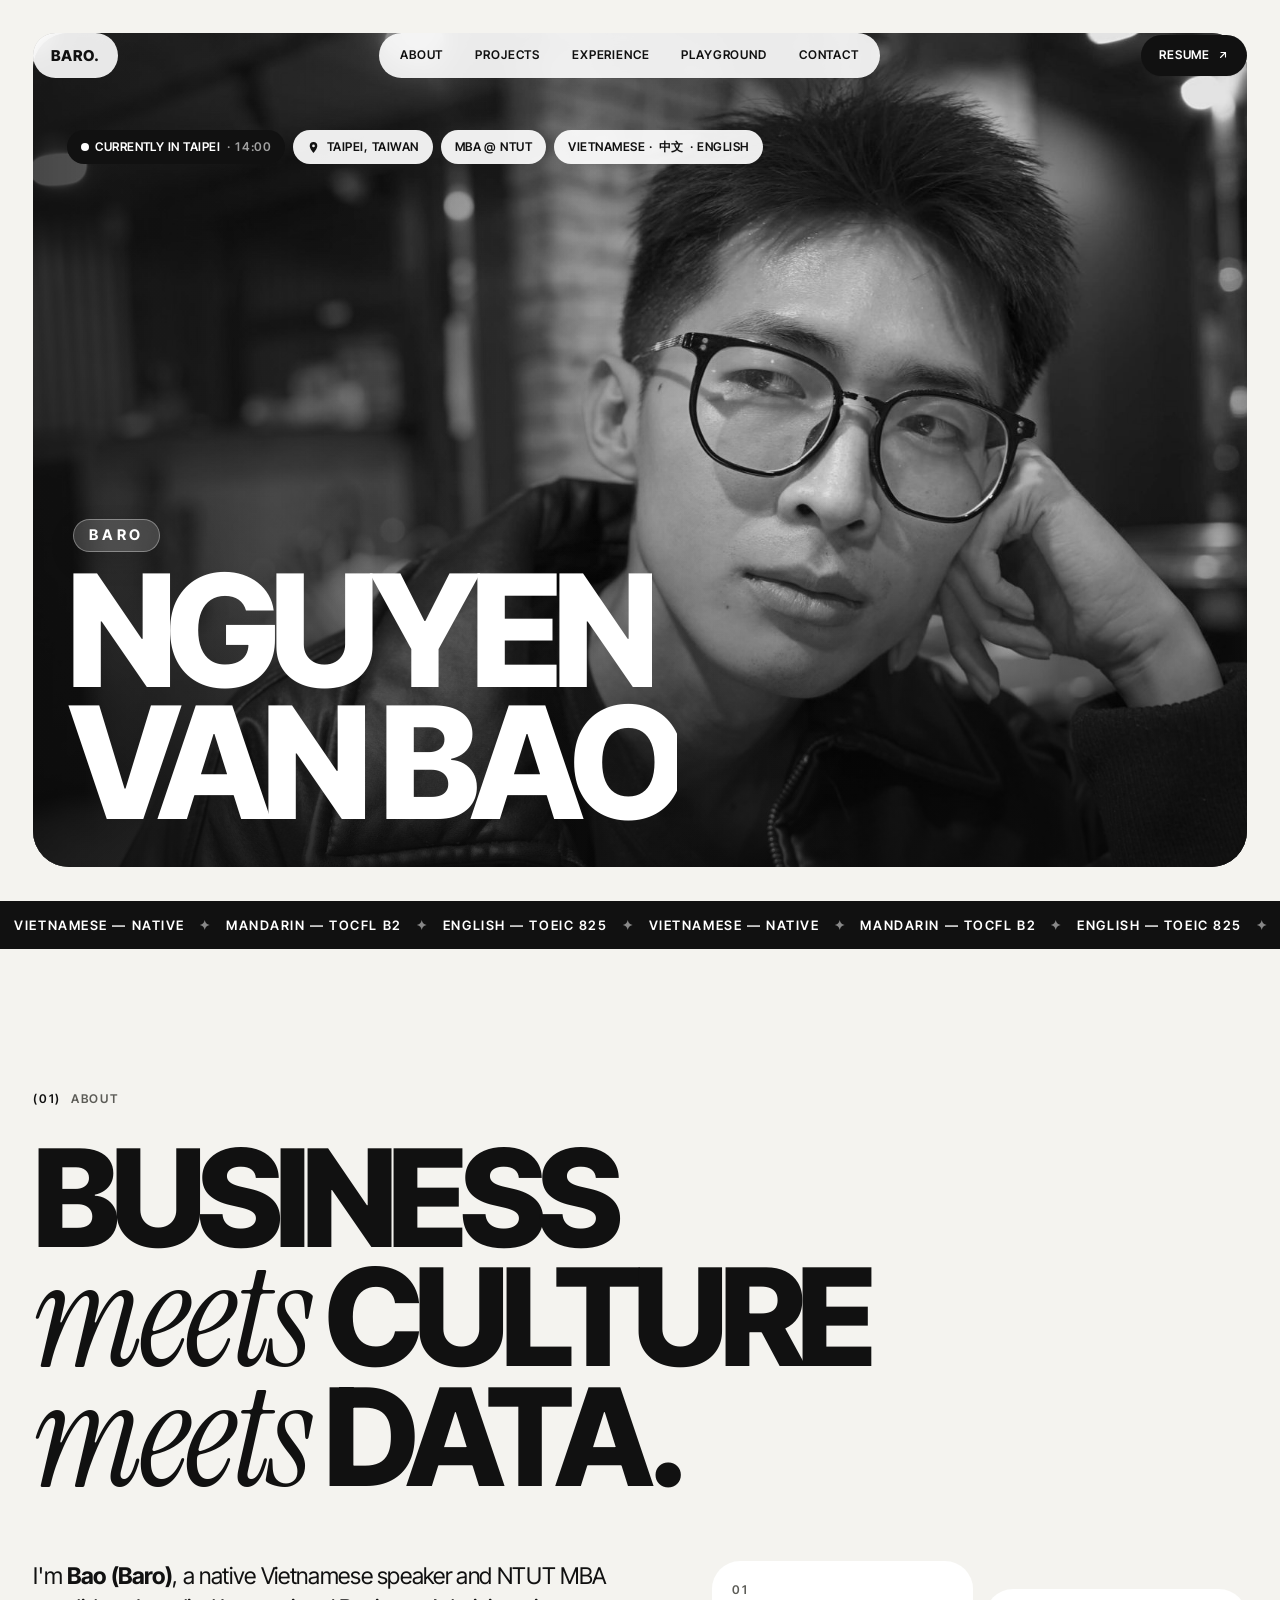
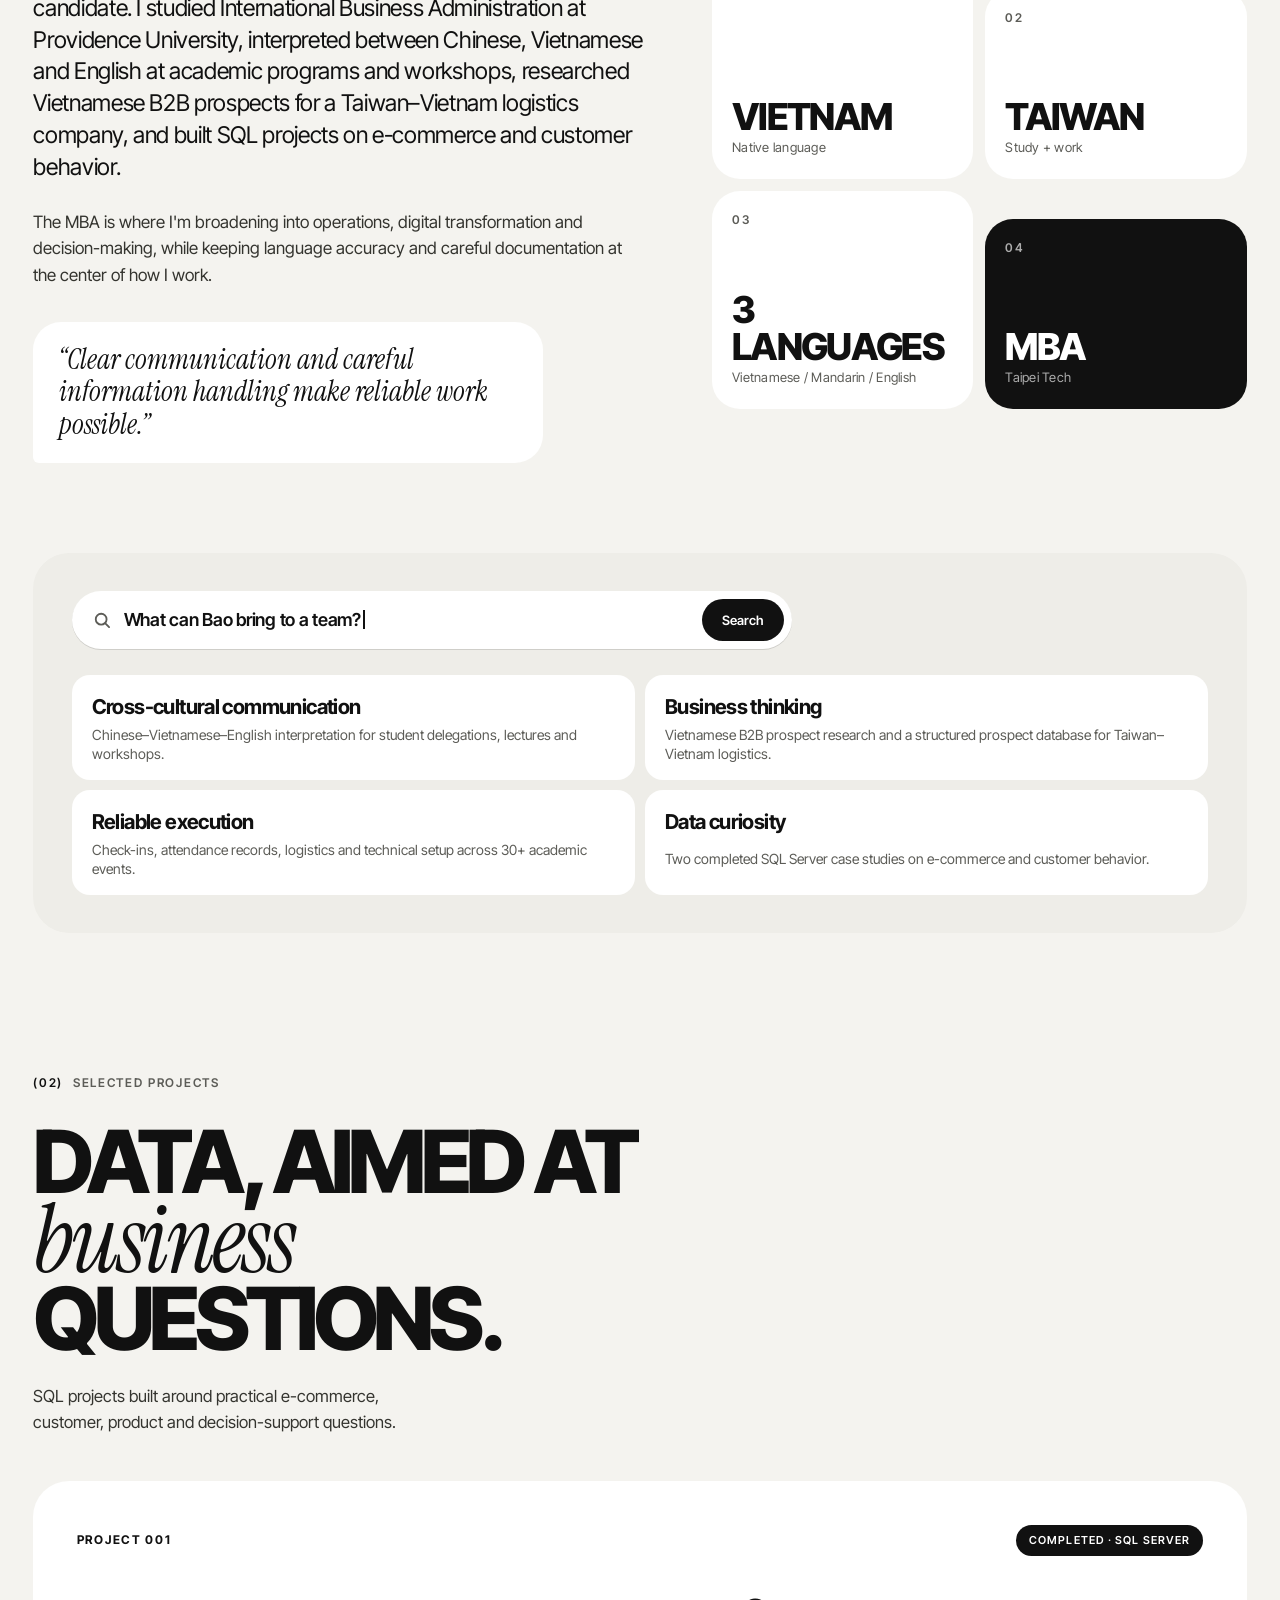
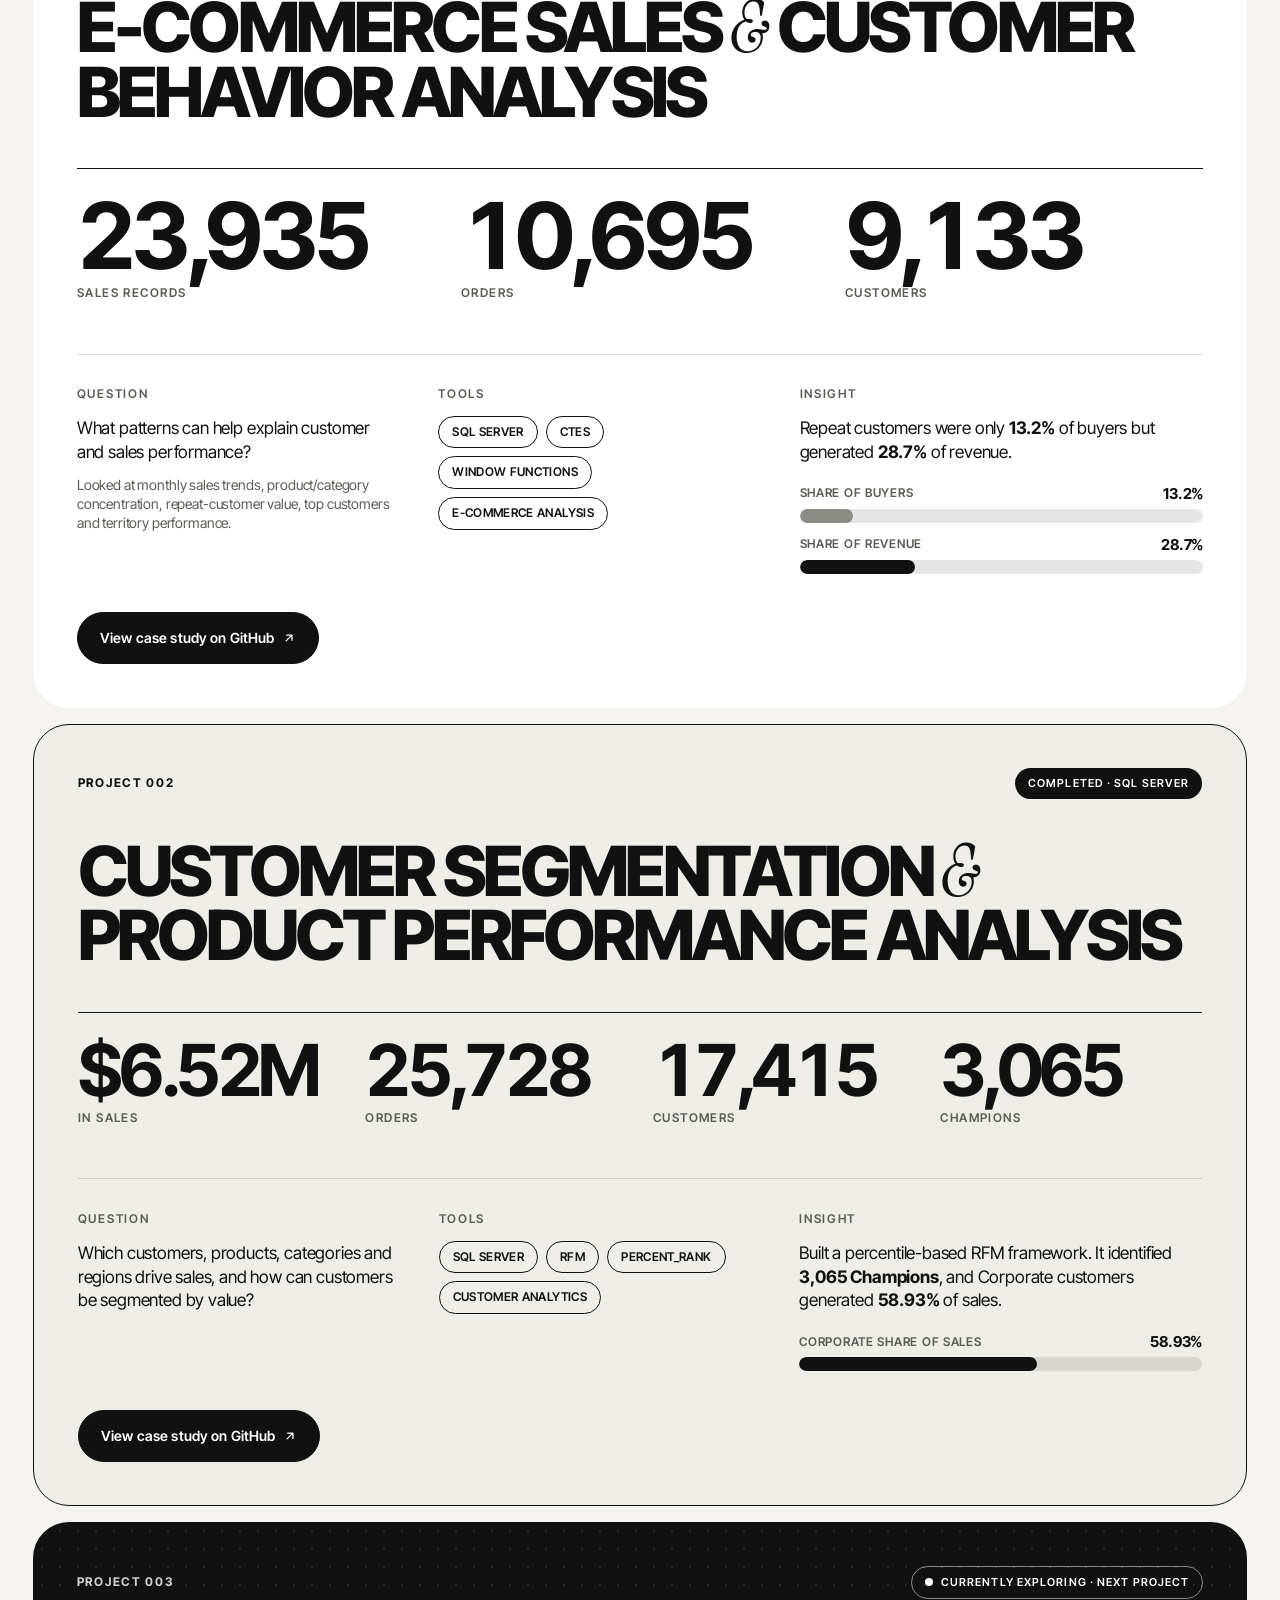
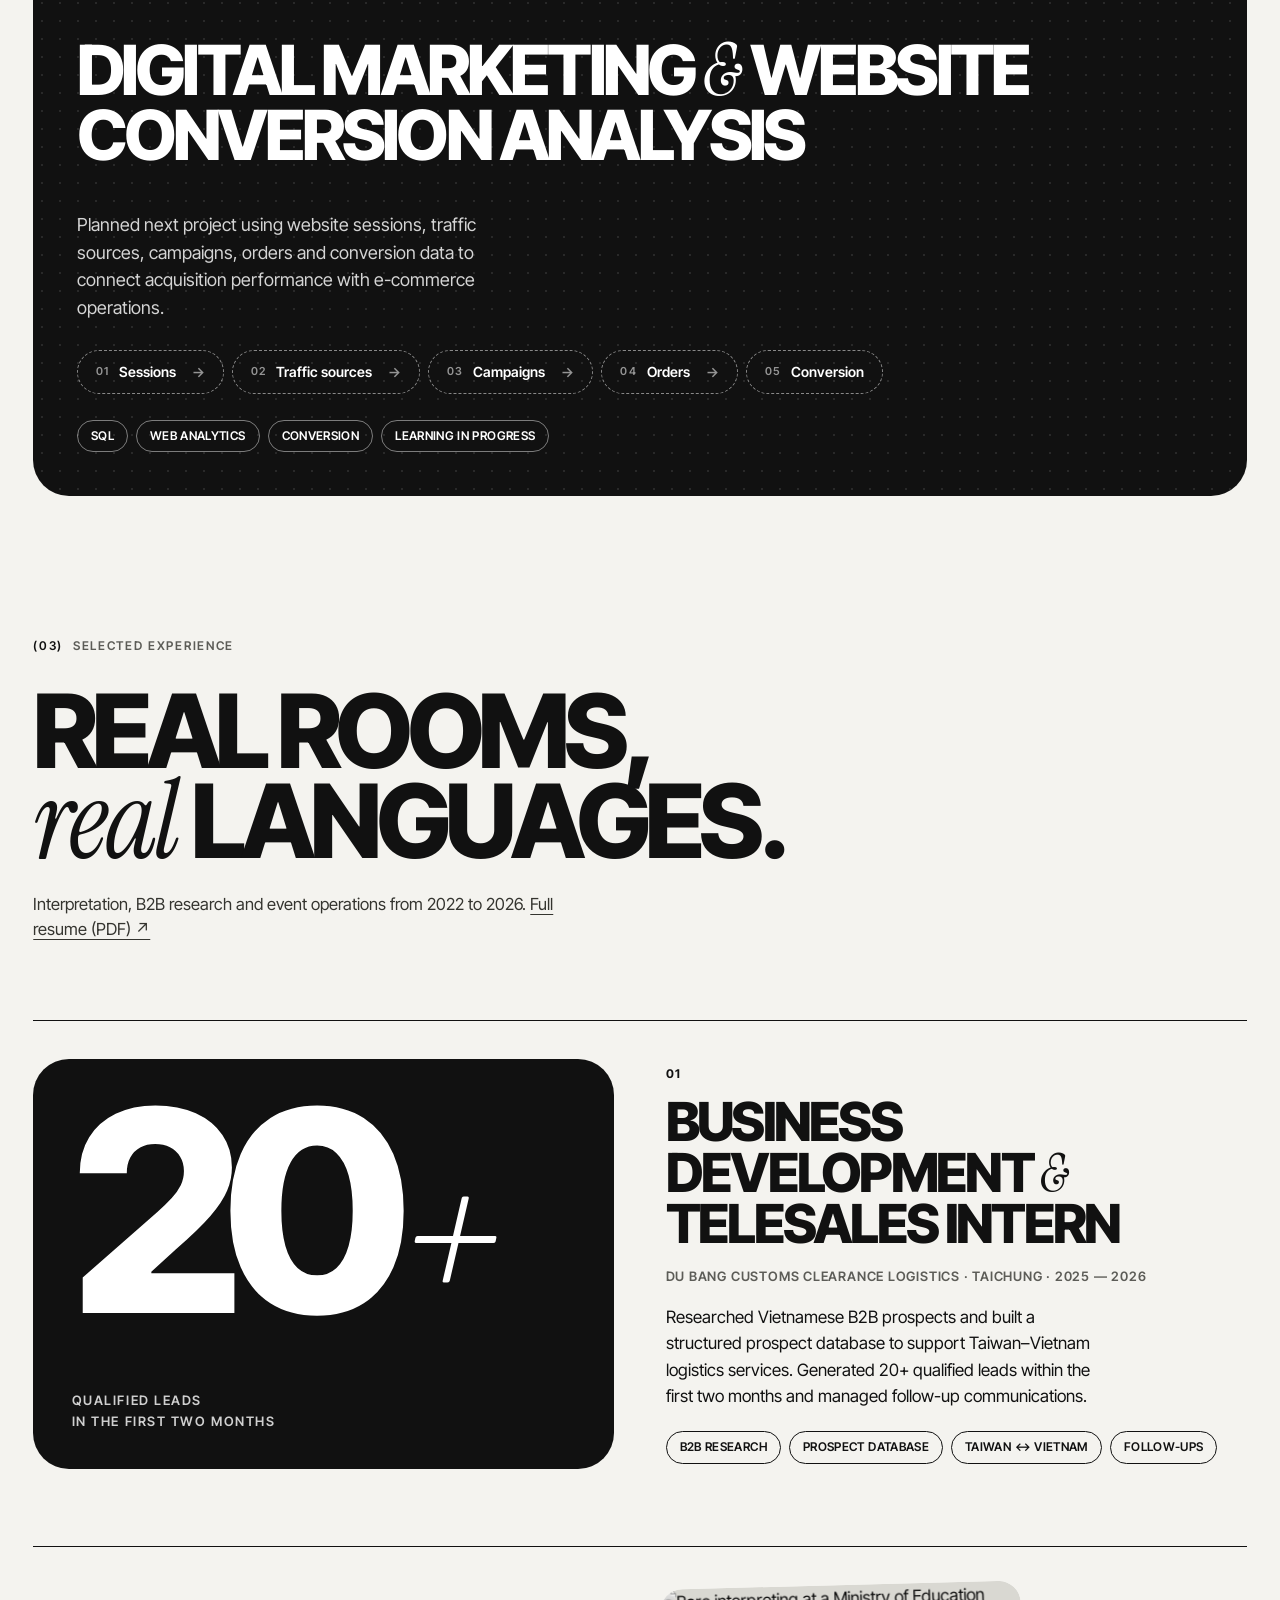
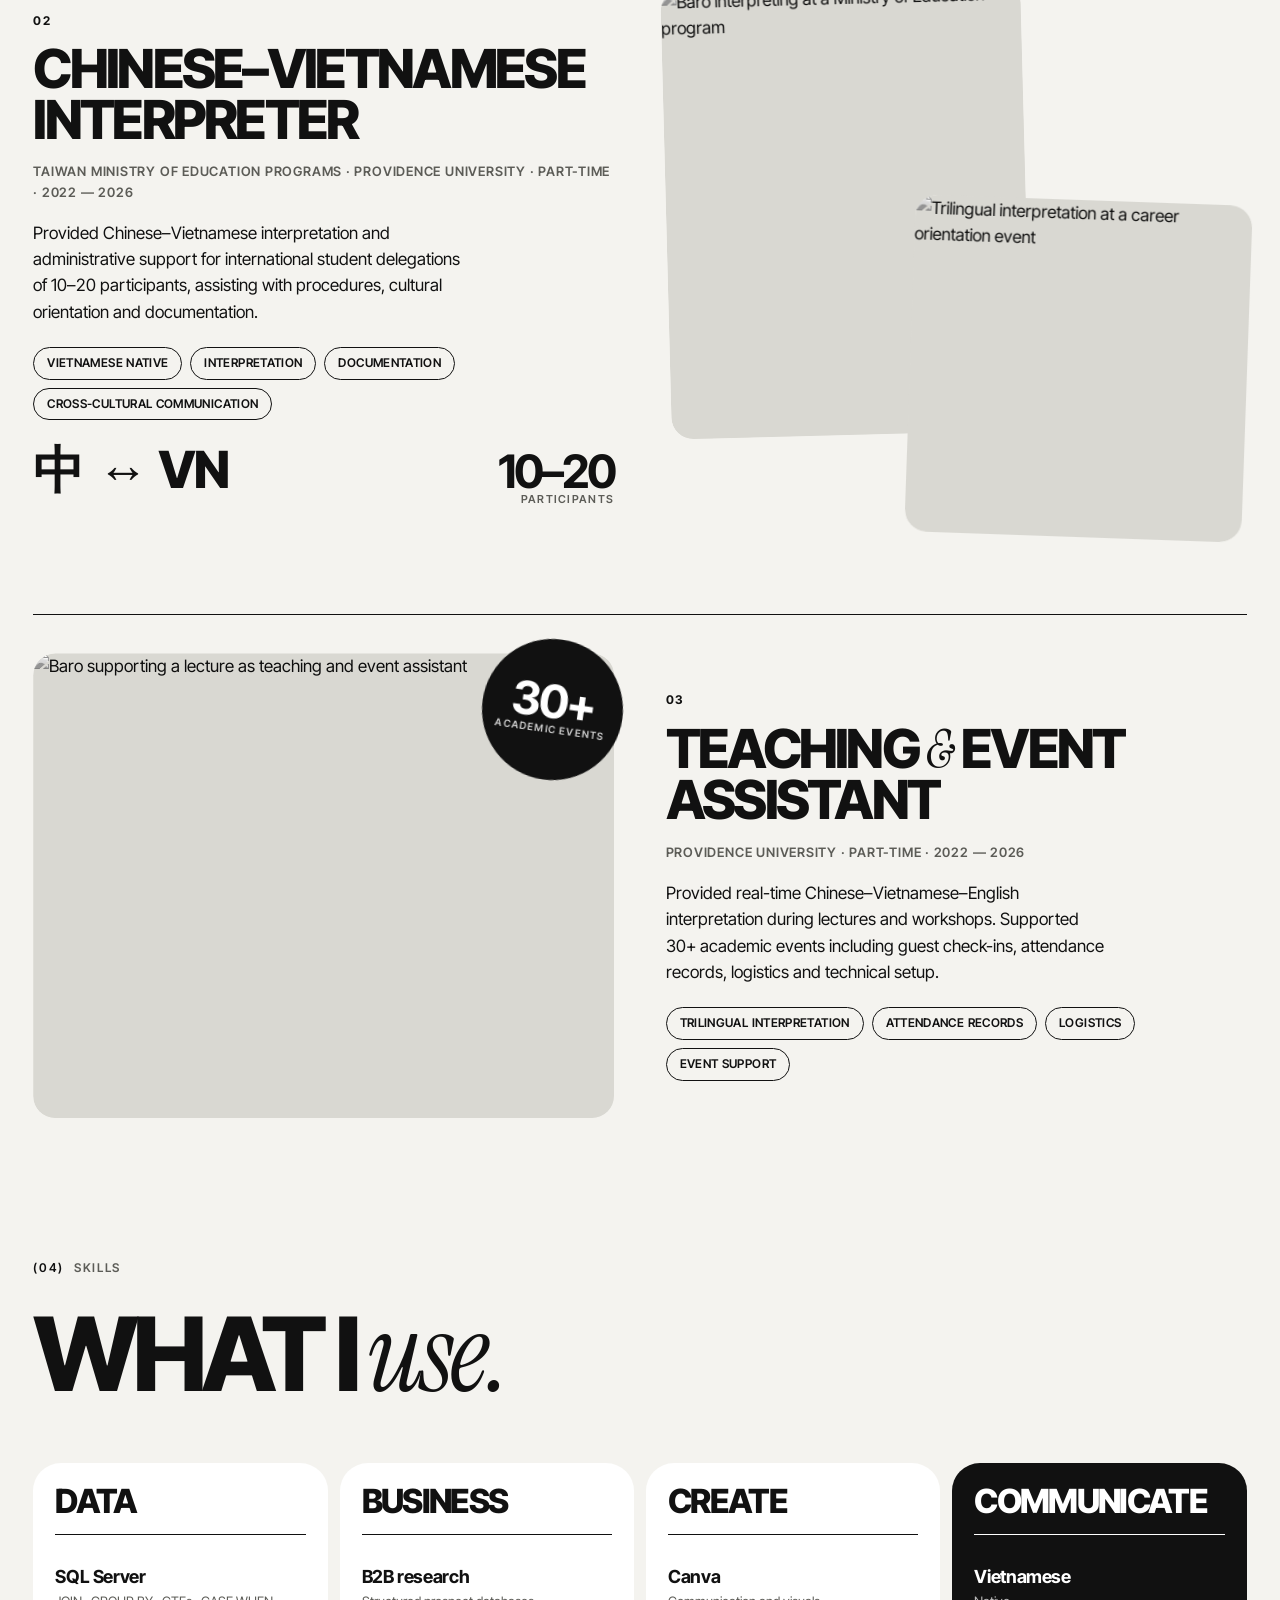
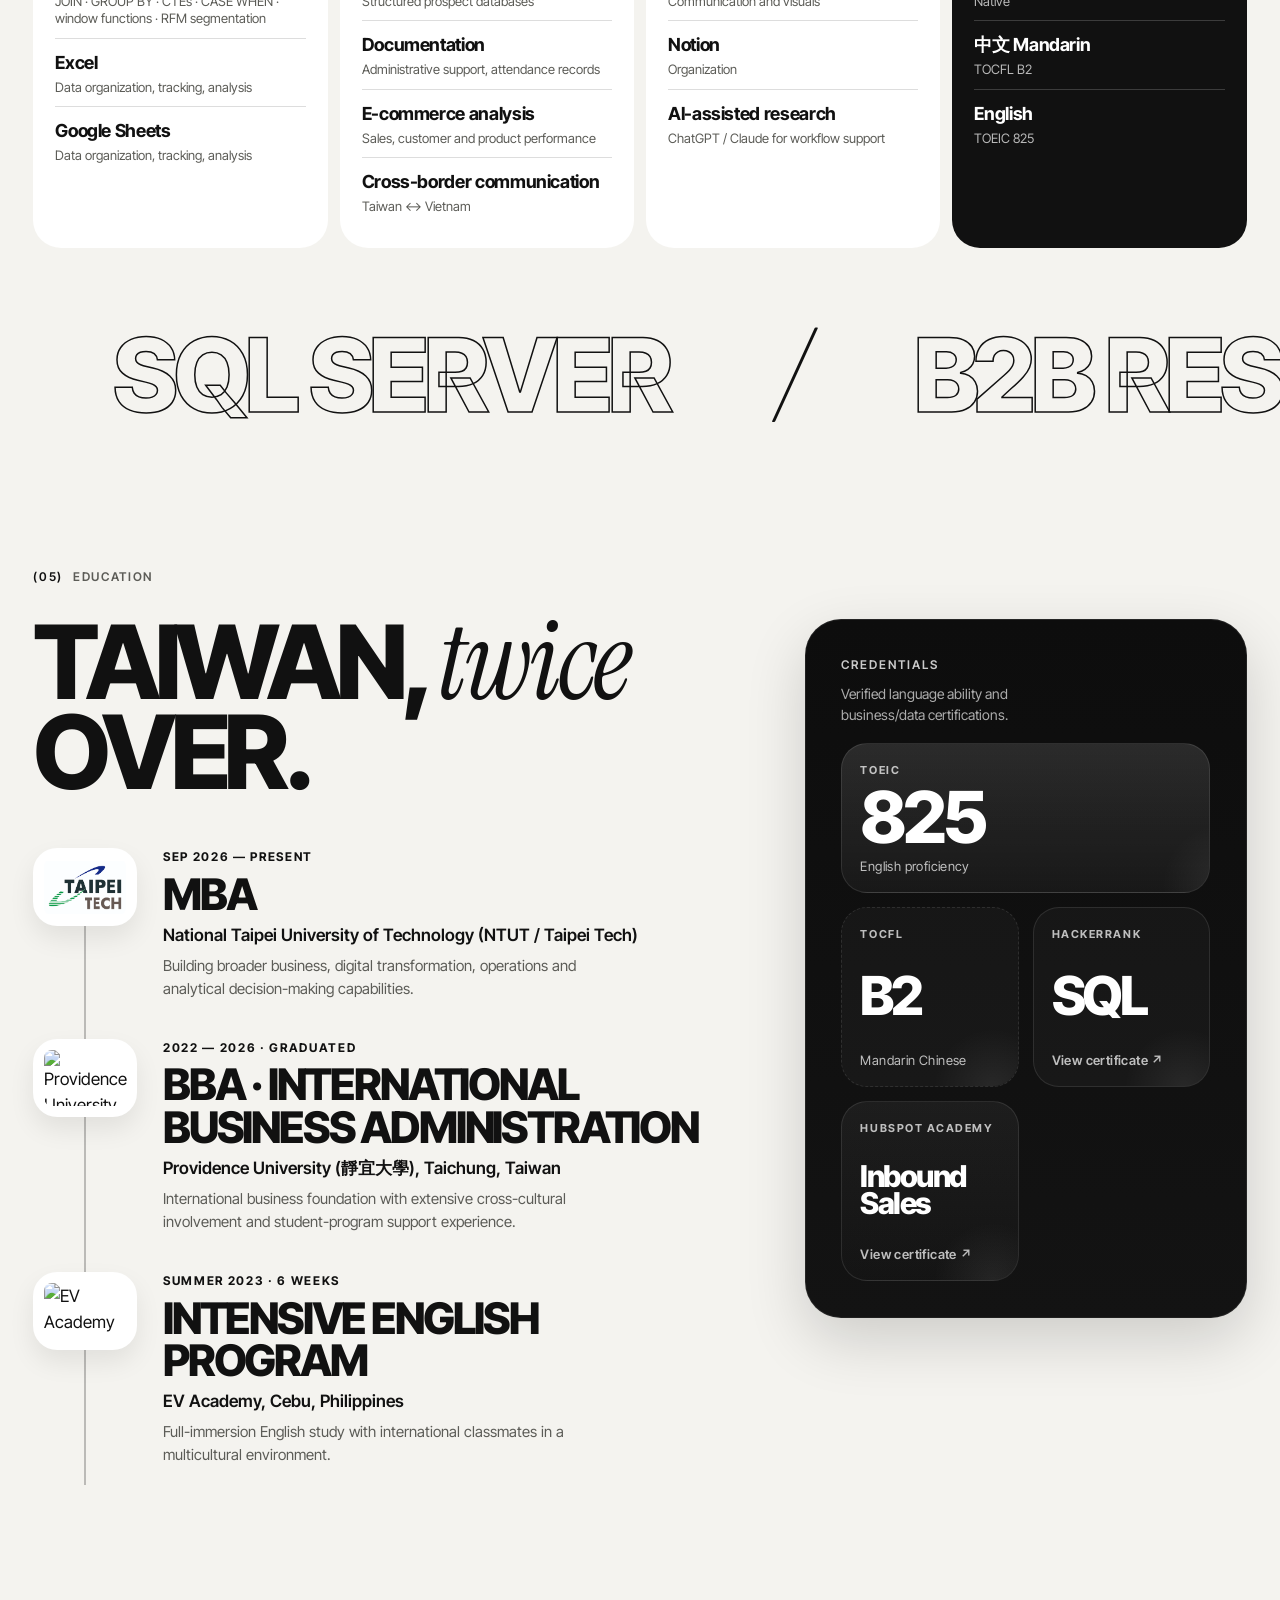
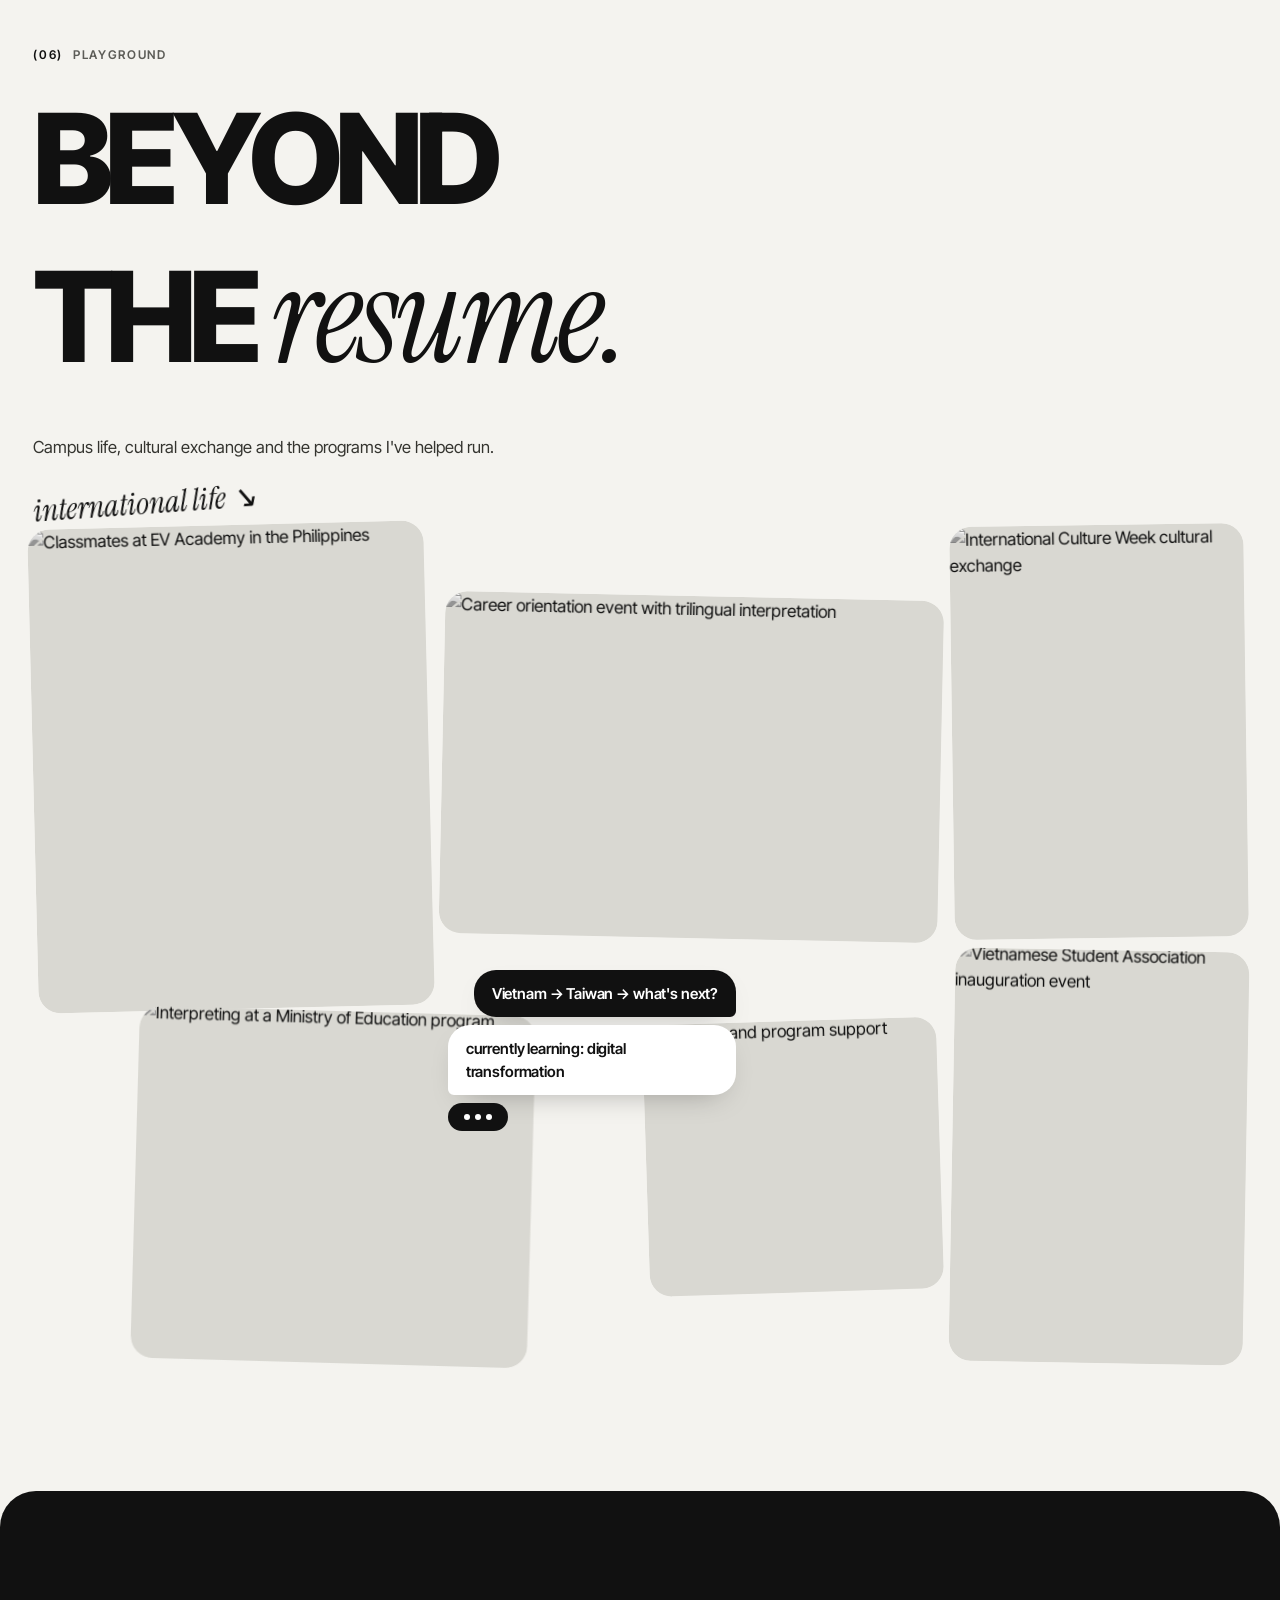
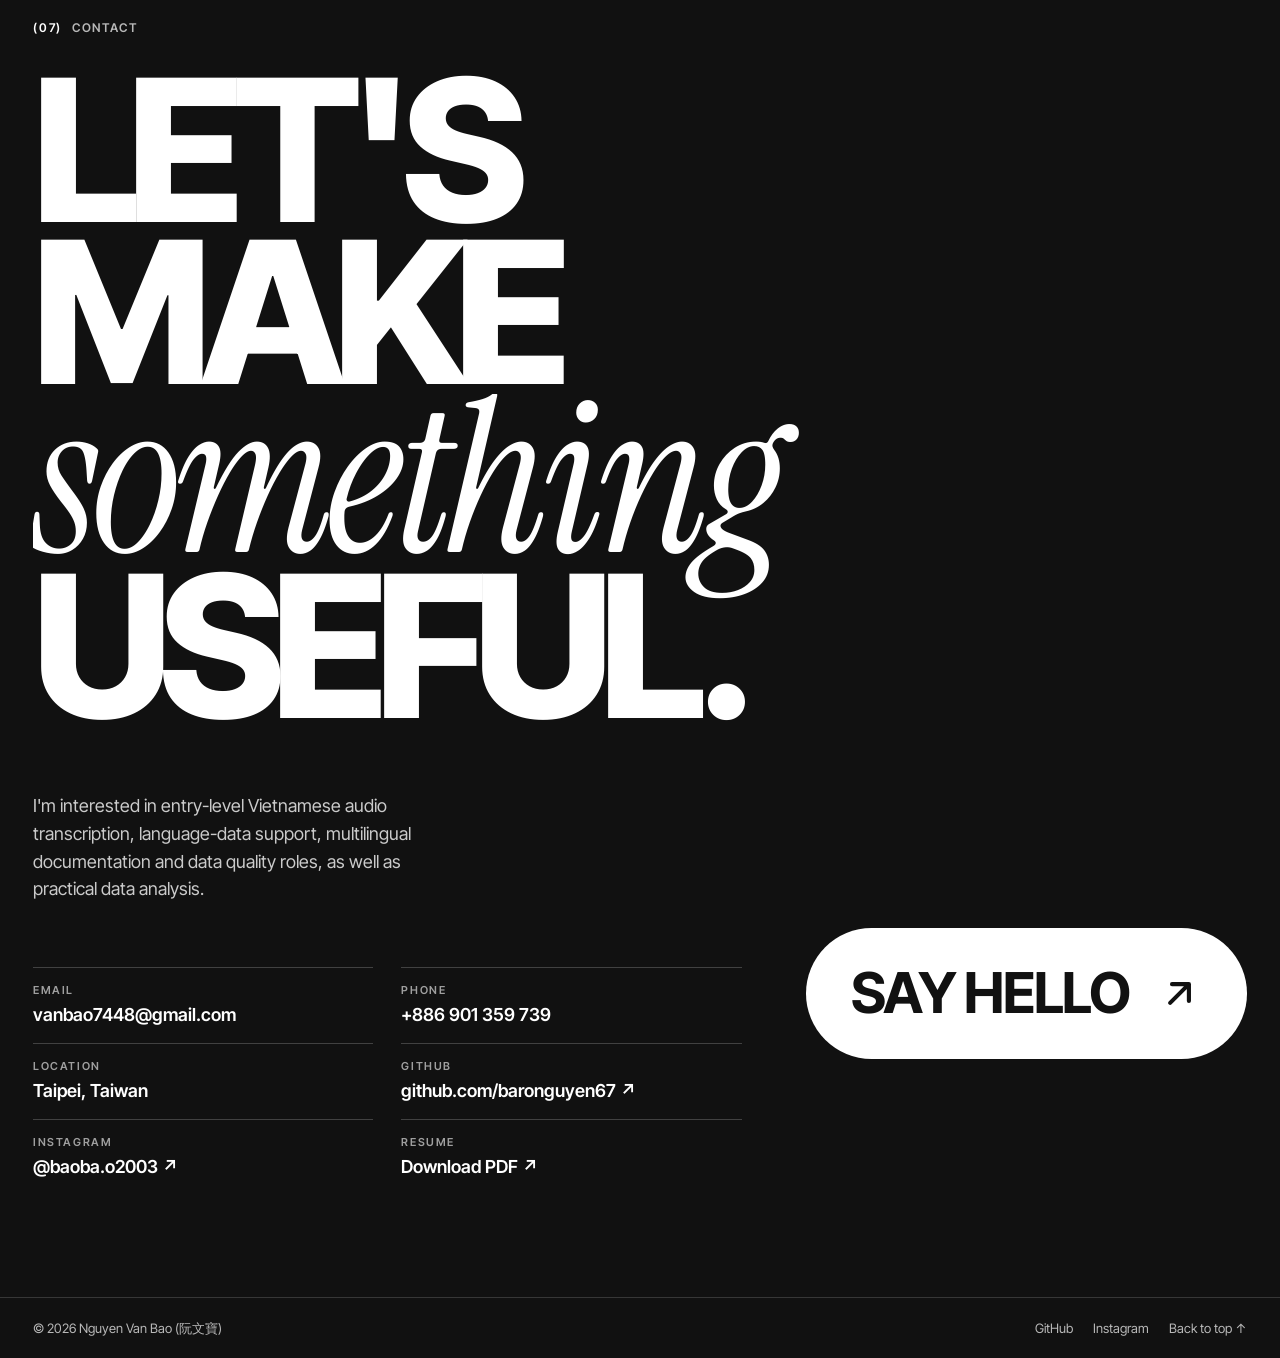
==== commit 5e9d9d46: "Load corrected mobile color script and cache-bust stale Facebook/Safari assets" ====
--- a/index.html
+++ b/index.html
@@ -6,6 +6,7 @@
 <title>Nguyen Van Bao (Baro) · Portfolio</title>
 <meta name="description" content="Portfolio of Nguyen Van Bao (Baro, 阮文寶) — NTUT MBA candidate in Taipei working across business, operations, Chinese–Vietnamese–English interpretation and SQL data analysis.">
 <meta name="theme-color" content="#F4F3EF">
+<meta name="portfolio-build" content="mobile-color-fix-v13">
 <link rel="canonical" href="https://baronguyen67.github.io/">
 <link rel="icon" href="favicon.svg" type="image/svg+xml">
 
@@ -20,7 +21,7 @@
 <link rel="preconnect" href="https://fonts.googleapis.com">
 <link rel="preconnect" href="https://fonts.gstatic.com" crossorigin>
 <link rel="stylesheet" href="https://fonts.googleapis.com/css2?family=Inter+Tight:wght@400;500;600;700;800&family=Instrument+Serif:ital@0;1&display=swap">
-<link rel="stylesheet" href="css/style.css?v=20261024-vertical-reveal-v10">
+<link rel="stylesheet" href="css/style.css?v=20261024-fix-selector-v13">
 <link rel="preload" as="image" href="images/hero.jpg" fetchpriority="high">
 <script>document.documentElement.classList.add('js');</script>
 
@@ -534,6 +535,6 @@
   <p id="certCap"></p>
 </dialog>
 
-<script src="js/main.js?v=20261024-vertical-reveal-v10" defer></script>
+<script src="js/main.js?v=20261024-fix-selector-v13" defer></script>
 </body>
 </html>
--- a/css/style.css
+++ b/css/style.css
@@ -805,41 +805,49 @@
   .play .collage .cp img{transition:none!important}
 }
 
-/* V10 Mobile vertical photo reveal: color the photo reached by page scrolling */
+/* V11 Mobile gallery: horizontal swipe with active grayscale-to-color transition */
 @media (max-width:767px){
-  #playground{overflow:visible}
+  #playground{overflow:hidden}
   #playground .collage{
-    display:grid;
-    grid-template-columns:minmax(0,1fr);
-    grid-auto-rows:auto;
-    gap:22px;
-    width:100%;
-    max-width:100%;
-    overflow:visible;
-    scroll-snap-type:none;
-    margin:30px 0 0;
-    padding:0;
-    align-items:stretch;
-  }
+    display:flex;
+    flex-wrap:nowrap;
+    align-items:flex-start;
+    gap:12px;
+    width:auto;
+    max-width:none;
+    overflow-x:auto;
+    overflow-y:hidden;
+    scroll-snap-type:x mandatory;
+    scroll-padding-inline:var(--gut);
+    -webkit-overflow-scrolling:touch;
+    overscroll-behavior-x:contain;
+    margin:28px calc(var(--gut) * -1) 0;
+    padding:18px var(--gut) 26px;
+    scrollbar-width:none;
+  }
+  #playground .collage::-webkit-scrollbar{display:none}
   #playground .collage .cp,
   #playground .collage .cp:nth-child(even){
     position:relative;
     display:block;
-    flex:none;
-    width:100%;
+    flex:0 0 76%;
     min-width:0;
-    max-width:100%;
+    width:auto;
+    max-width:76%;
     grid-column:auto!important;
     grid-row:auto!important;
-    aspect-ratio:4 / 4.5;
+    aspect-ratio:4 / 5;
     margin:0!important;
     transform:none!important;
-    border-radius:24px;
+    scroll-snap-align:center;
+    border-radius:22px;
     overflow:hidden;
-    scroll-snap-align:none;
-    box-shadow:0 12px 28px rgba(17,17,17,.07);
-  }
-  #playground .collage .cp:nth-of-type(even){aspect-ratio:1 / 1}
+    box-shadow:none!important;
+  }
+  #playground .collage .cp:nth-child(even){
+    aspect-ratio:1 / 1;
+    margin-top:32px!important;
+  }
   #playground .collage .cp img{
     display:block;
     width:100%;
@@ -847,22 +855,22 @@
     scale:1;
     transform:none!important;
     object-fit:cover;
-    will-change:filter;
-    filter:grayscale(1) contrast(1.035);
-    transition:filter .85s cubic-bezier(.22,.8,.2,1);
+    filter:grayscale(1) contrast(1.04);
+    transition:filter .7s cubic-bezier(.22,.8,.2,1);
   }
   #playground .collage .cp.is-color img{
-    filter:grayscale(0) contrast(1) saturate(1.07);
+    filter:grayscale(0) contrast(1) saturate(1.08);
   }
   #playground .collage .cp figcaption{
     opacity:1;
     visibility:visible;
     transform:none;
-    bottom:12px;
-    left:12px;
-    right:12px;
-    max-width:calc(100% - 24px);
+    position:absolute;
+    bottom:10px;
+    left:10px;
+    right:10px;
     width:max-content;
+    max-width:calc(100% - 20px);
     white-space:normal;
     overflow-wrap:anywhere;
     font-size:11px;
@@ -870,24 +878,85 @@
     z-index:1;
   }
   #playground .collage .chat{
-    grid-column:1;
+    display:flex;
+    flex:0 0 76%;
+    width:76%;
+    min-width:0;
+    grid-column:auto;
     grid-row:auto;
-    flex:none;
-    width:100%;
-    padding:10px 0 2px;
+    align-self:center;
+    padding:8px 4px;
     margin:0;
-    align-self:stretch;
-    align-items:flex-start;
+    scroll-snap-align:center;
     gap:10px;
   }
   #playground .collage .bubble{max-width:100%;font-size:13px}
   #playground .collage .note{display:none}
 }
 @media (max-width:390px){
-  #playground .collage{gap:18px}
+  #playground .collage{gap:10px}
   #playground .collage .cp,
-  #playground .collage .cp:nth-child(even){border-radius:20px}
+  #playground .collage .cp:nth-child(even){flex-basis:80%;max-width:80%;border-radius:20px}
 }
 @media (prefers-reduced-motion:reduce){
   #playground .collage .cp img{transition:none!important}
 }
+
+/* V12: scroll-to-original-color for mobile hero and experience photos */
+@media (max-width:767px){
+  /* Safari can remember :hover after a tap; use scroll state as the source of truth. */
+  .hero-card .hero-img,
+  .hero-card:hover .hero-img{
+    filter:grayscale(1) contrast(1.06) brightness(.94);
+    transition:filter .85s cubic-bezier(.22,.8,.2,1),transform 1.2s var(--ease);
+  }
+  .hero-card.is-color .hero-img,
+  .hero-card.is-color:hover .hero-img{
+    filter:grayscale(0) contrast(1.01) brightness(1) saturate(1.06);
+  }
+  .experience .par-wrap img,
+  .experience .par-wrap:hover img{
+    filter:grayscale(1) contrast(1.04);
+    transition:filter .85s cubic-bezier(.22,.8,.2,1),scale .8s var(--ease);
+  }
+  .experience .par-wrap.is-color img,
+  .experience .par-wrap.is-color:hover img{
+    filter:grayscale(0) contrast(1) saturate(1.06);
+  }
+}
+@media (prefers-reduced-motion:reduce) and (max-width:767px){
+  .hero-card .hero-img,.experience .par-wrap img{transition:none!important}
+}
+
+/* V13 — robust mobile photo colors and gallery interaction */
+@media (max-width:767px){
+  /*
+   * Progressive enhancement: the portrait is full-color whenever on screen,
+   * even before JavaScript runs. Grayscale applies only after scrolling away.
+   * This prevents an old/blocked script from leaving the hero permanently gray.
+   */
+  .hero-card .hero-img,
+  .hero-card:hover .hero-img,
+  .hero-card.is-color .hero-img,
+  .hero-card.is-color:hover .hero-img{
+    filter:grayscale(0) saturate(1.15) contrast(1.035) brightness(1.025);
+    transition:filter .9s cubic-bezier(.22,.8,.2,1),transform 1.2s var(--ease);
+  }
+  .hero-card.is-out-of-view .hero-img,
+  .hero-card.is-out-of-view:hover .hero-img{
+    filter:grayscale(1) contrast(1.06) brightness(.94);
+  }
+  /* Keep text legible while letting the original color show through. */
+  .hero-shade{
+    background:
+      linear-gradient(0deg,rgba(10,10,10,.88) 0%,rgba(10,10,10,.5) 30%,rgba(10,10,10,.04) 69%),
+      linear-gradient(180deg,rgba(10,10,10,.25),transparent 27%);
+  }
+  .experience .par-wrap.is-color img,
+  .experience .par-wrap.is-color:hover img{
+    filter:grayscale(0) contrast(1) saturate(1.12);
+  }
+  #playground .collage .cp.is-color img{
+    filter:grayscale(0) contrast(1) saturate(1.12);
+  }
+}
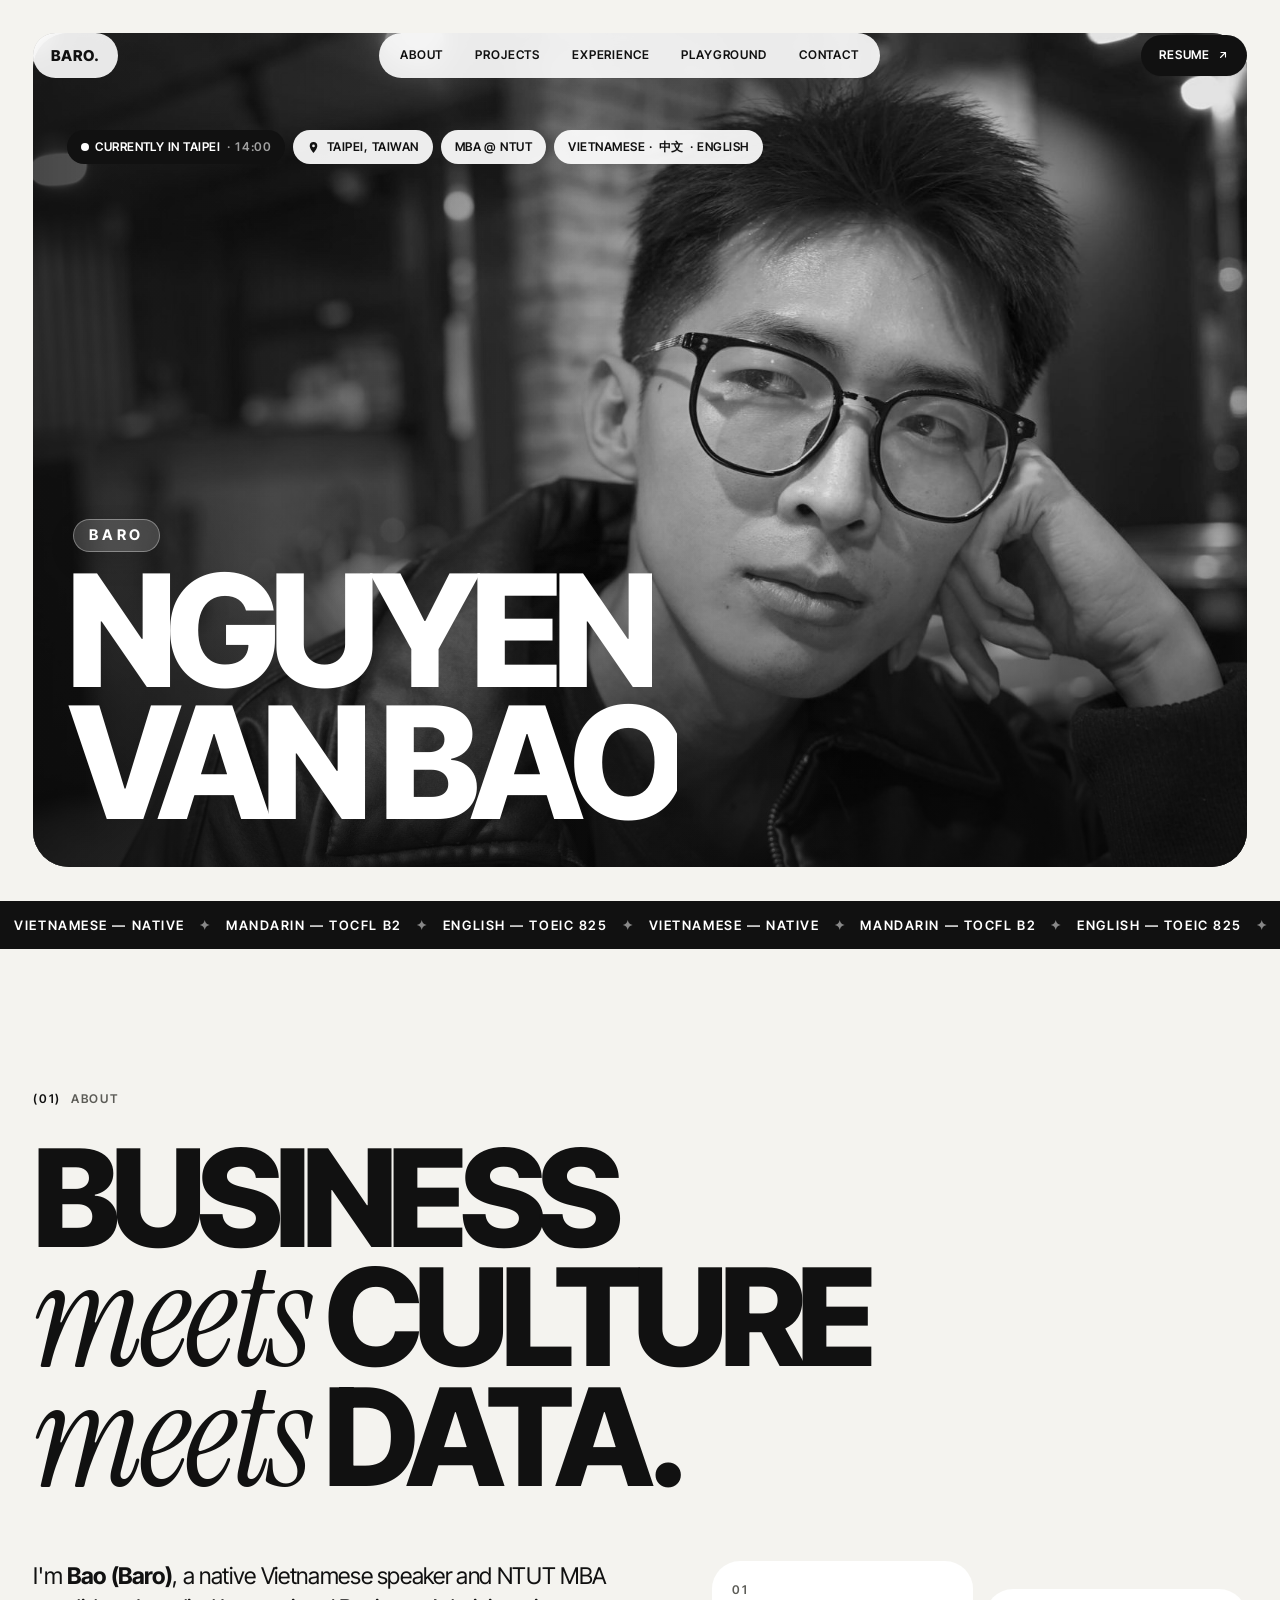
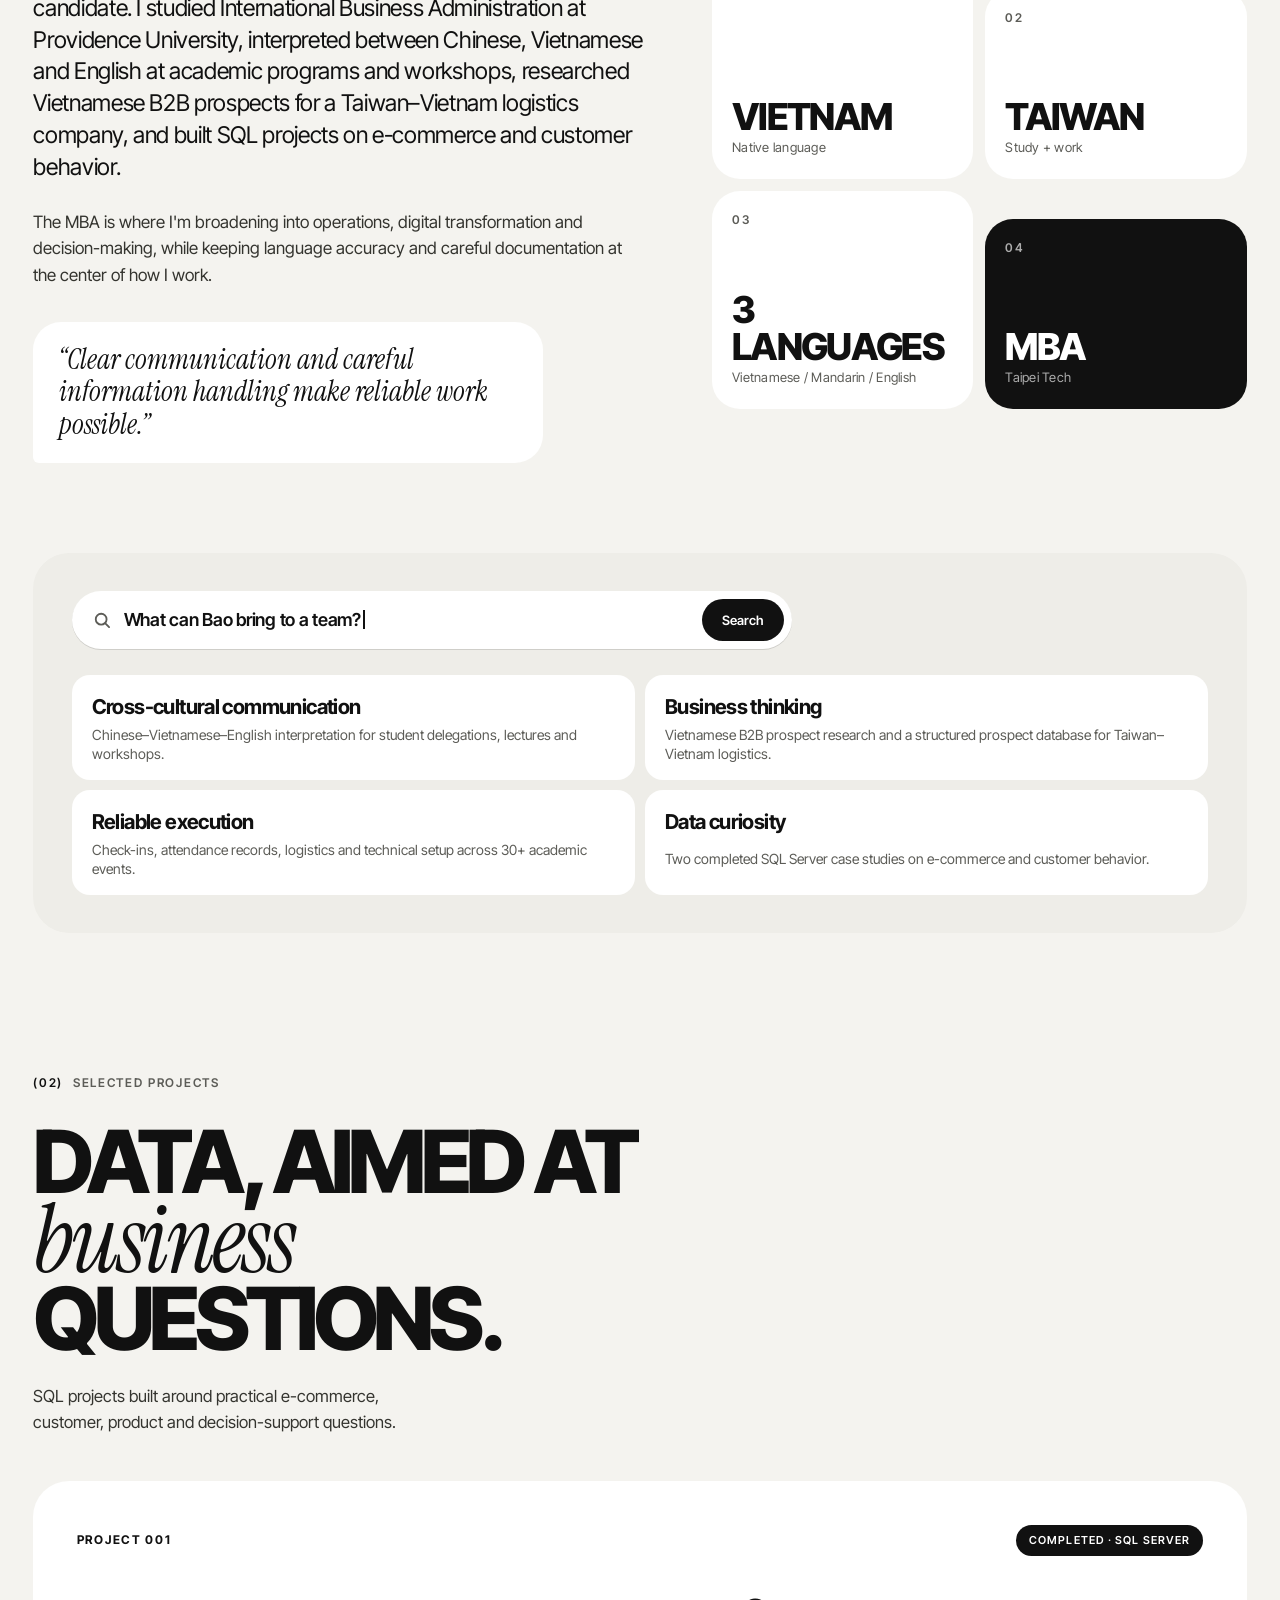
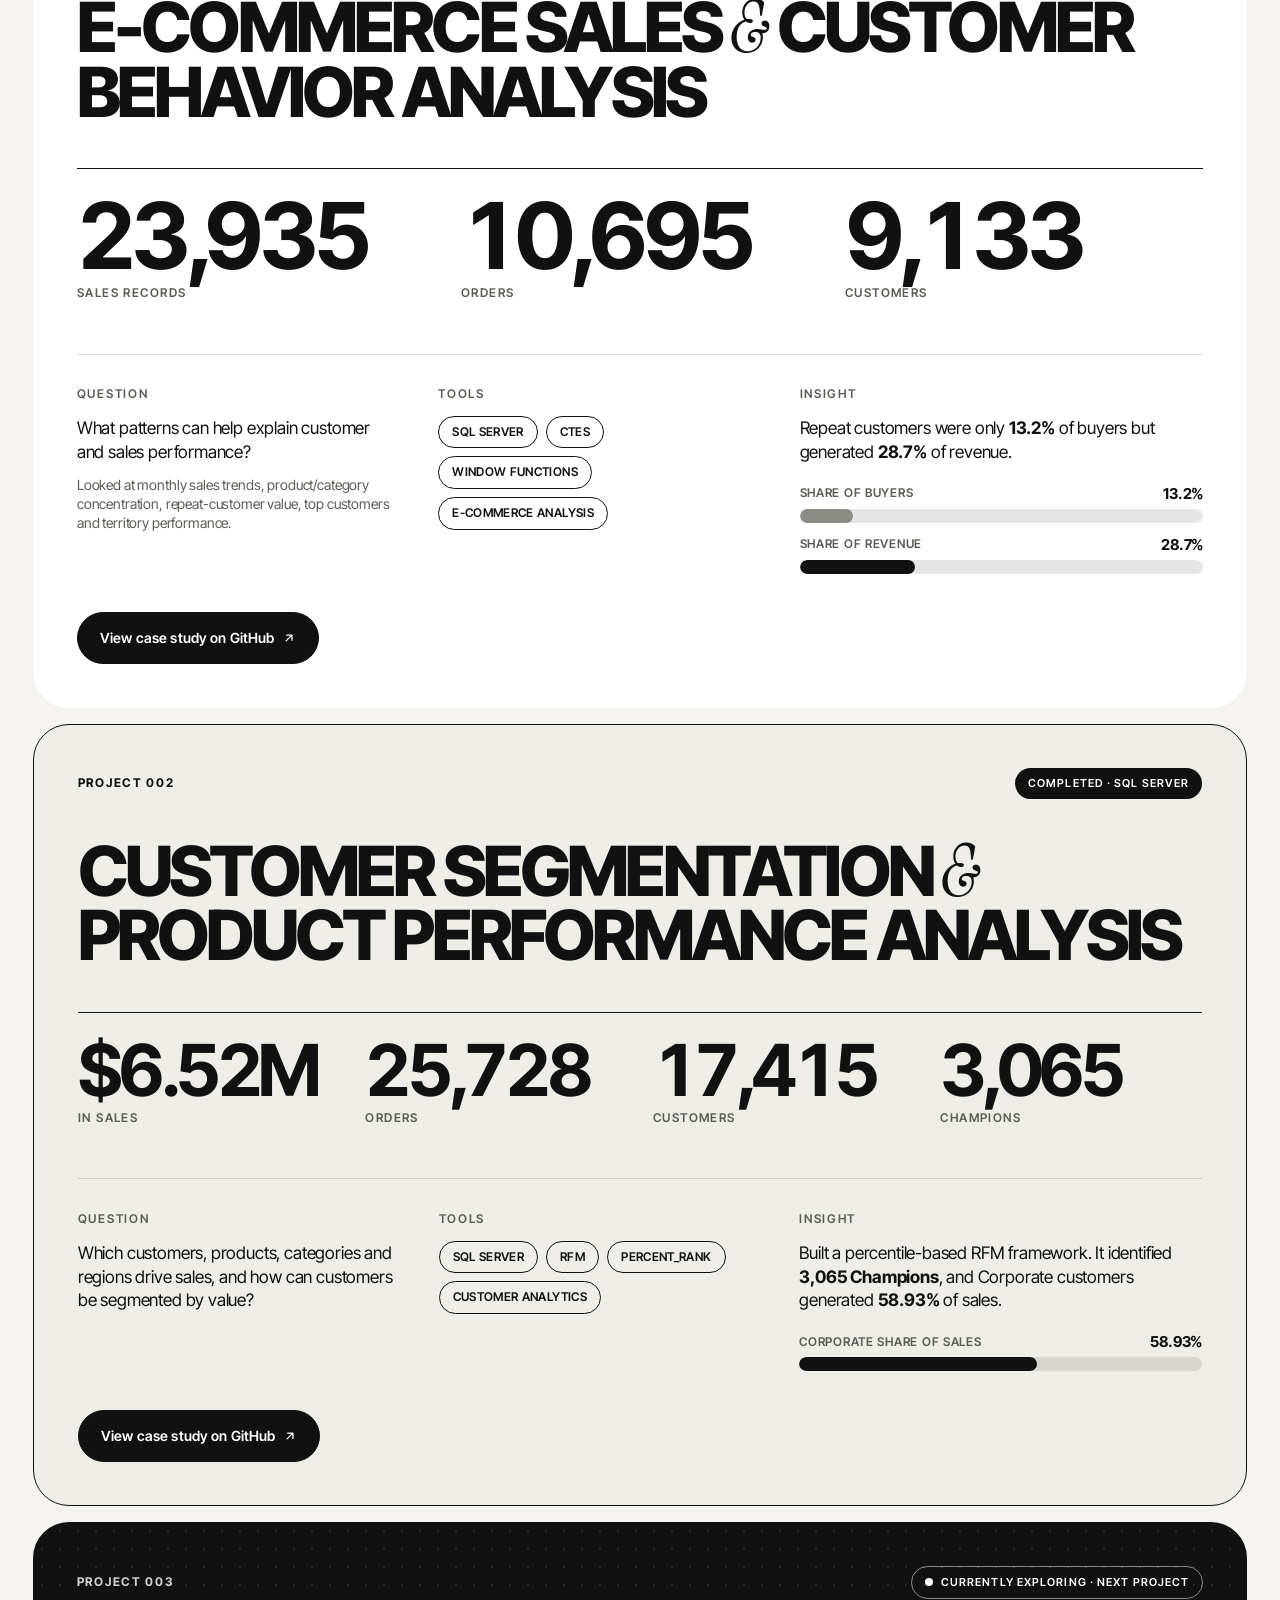
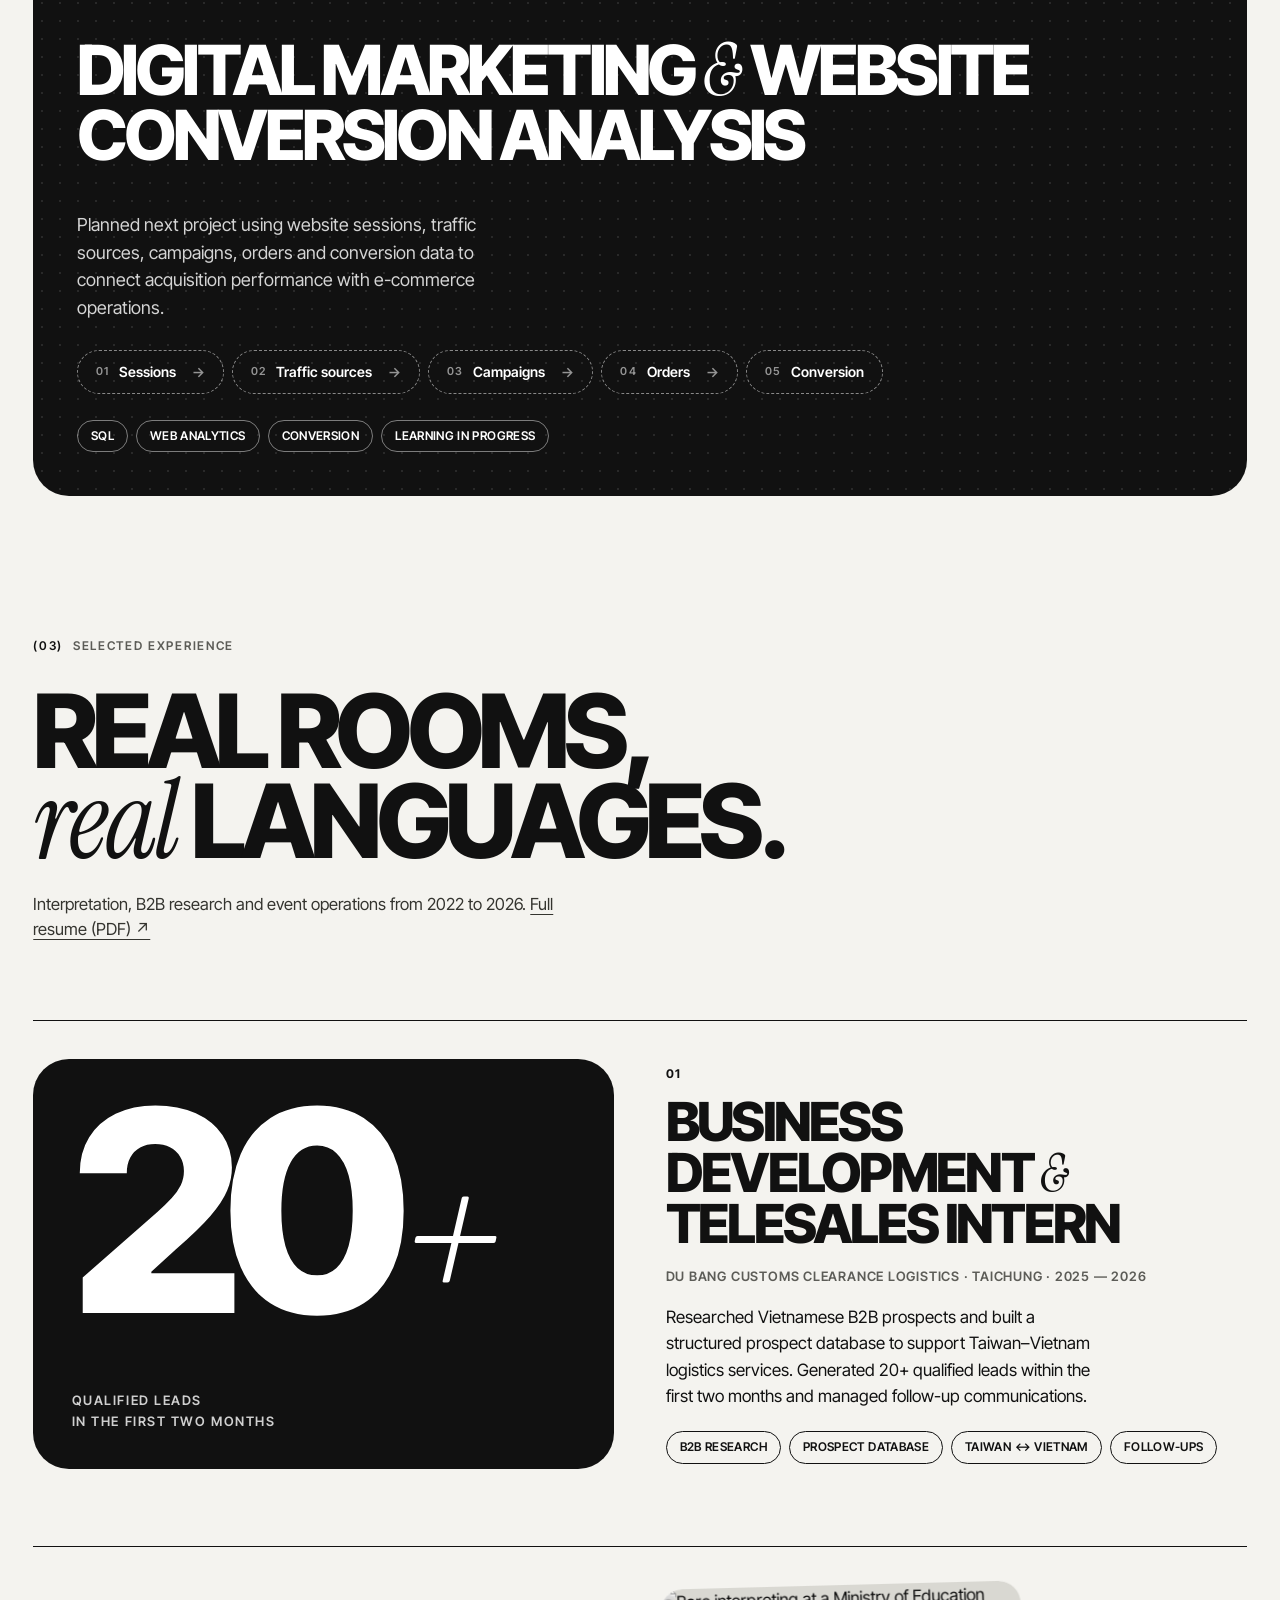
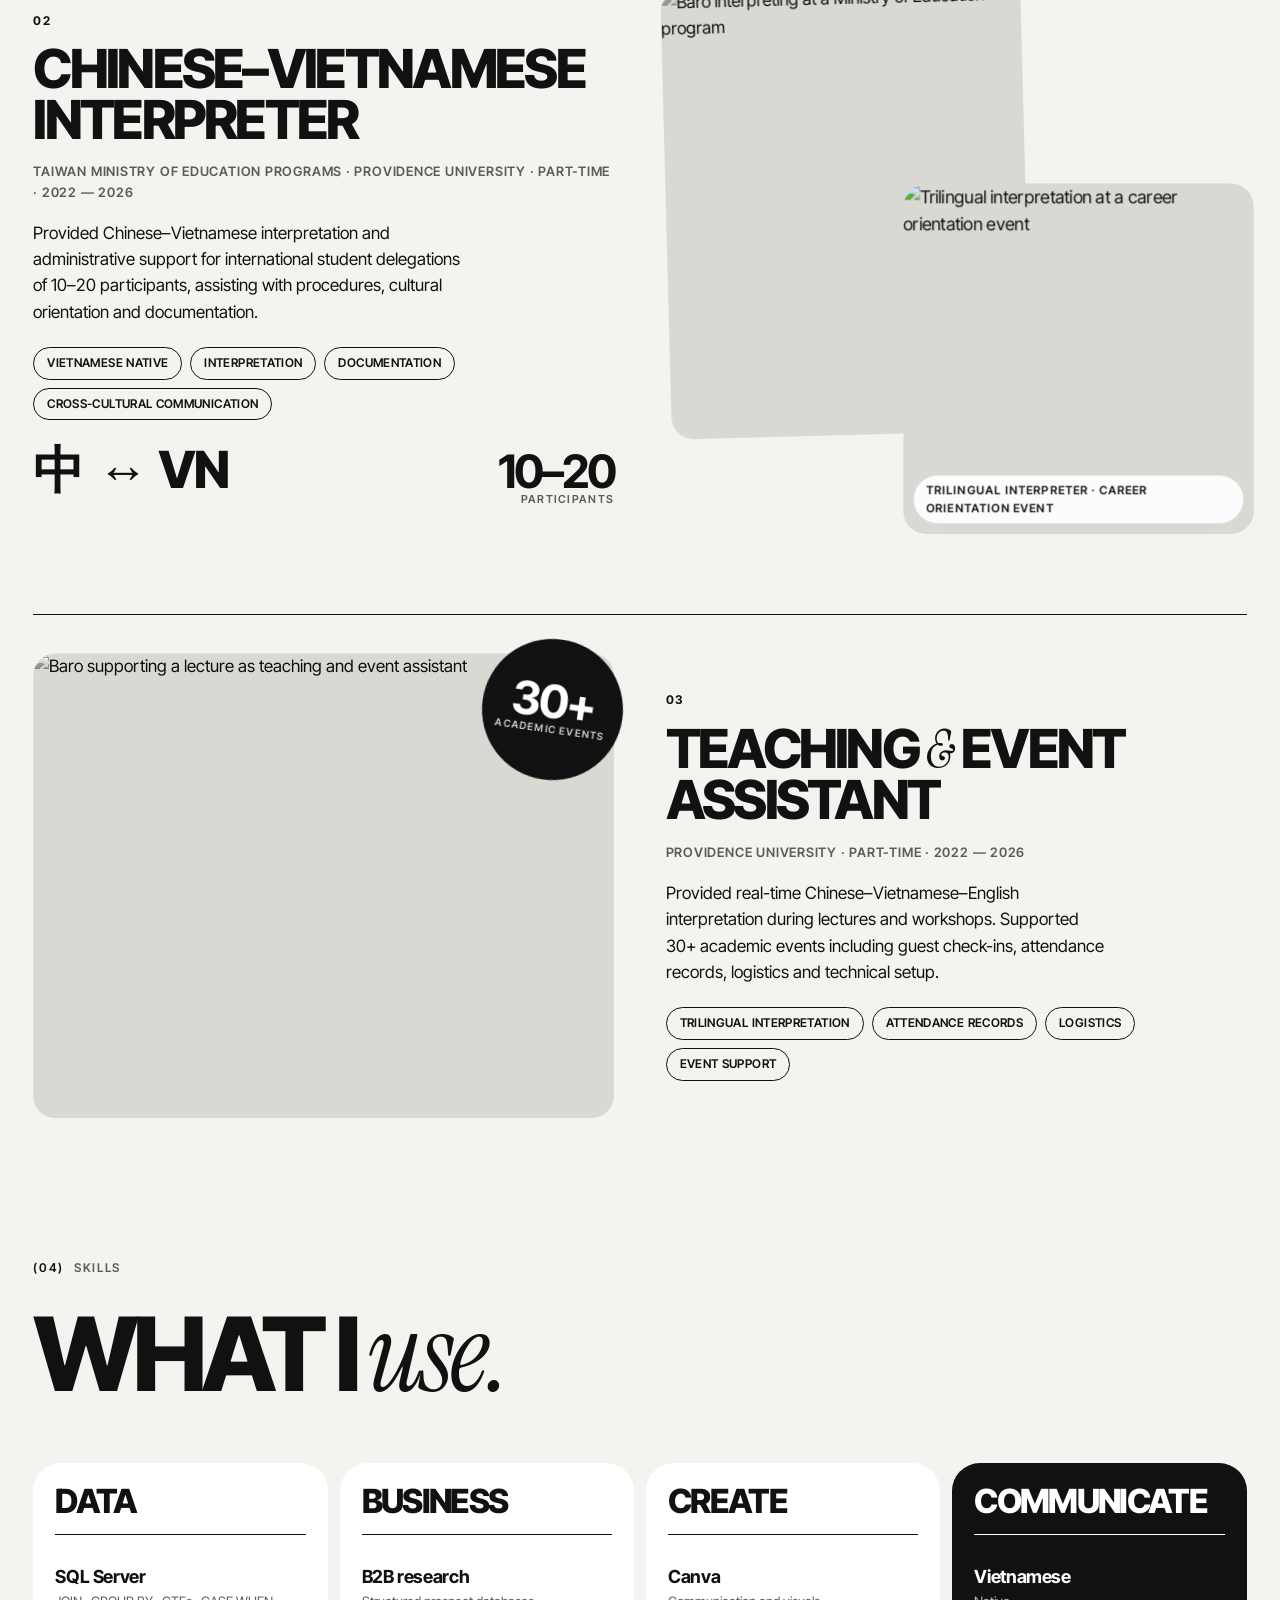
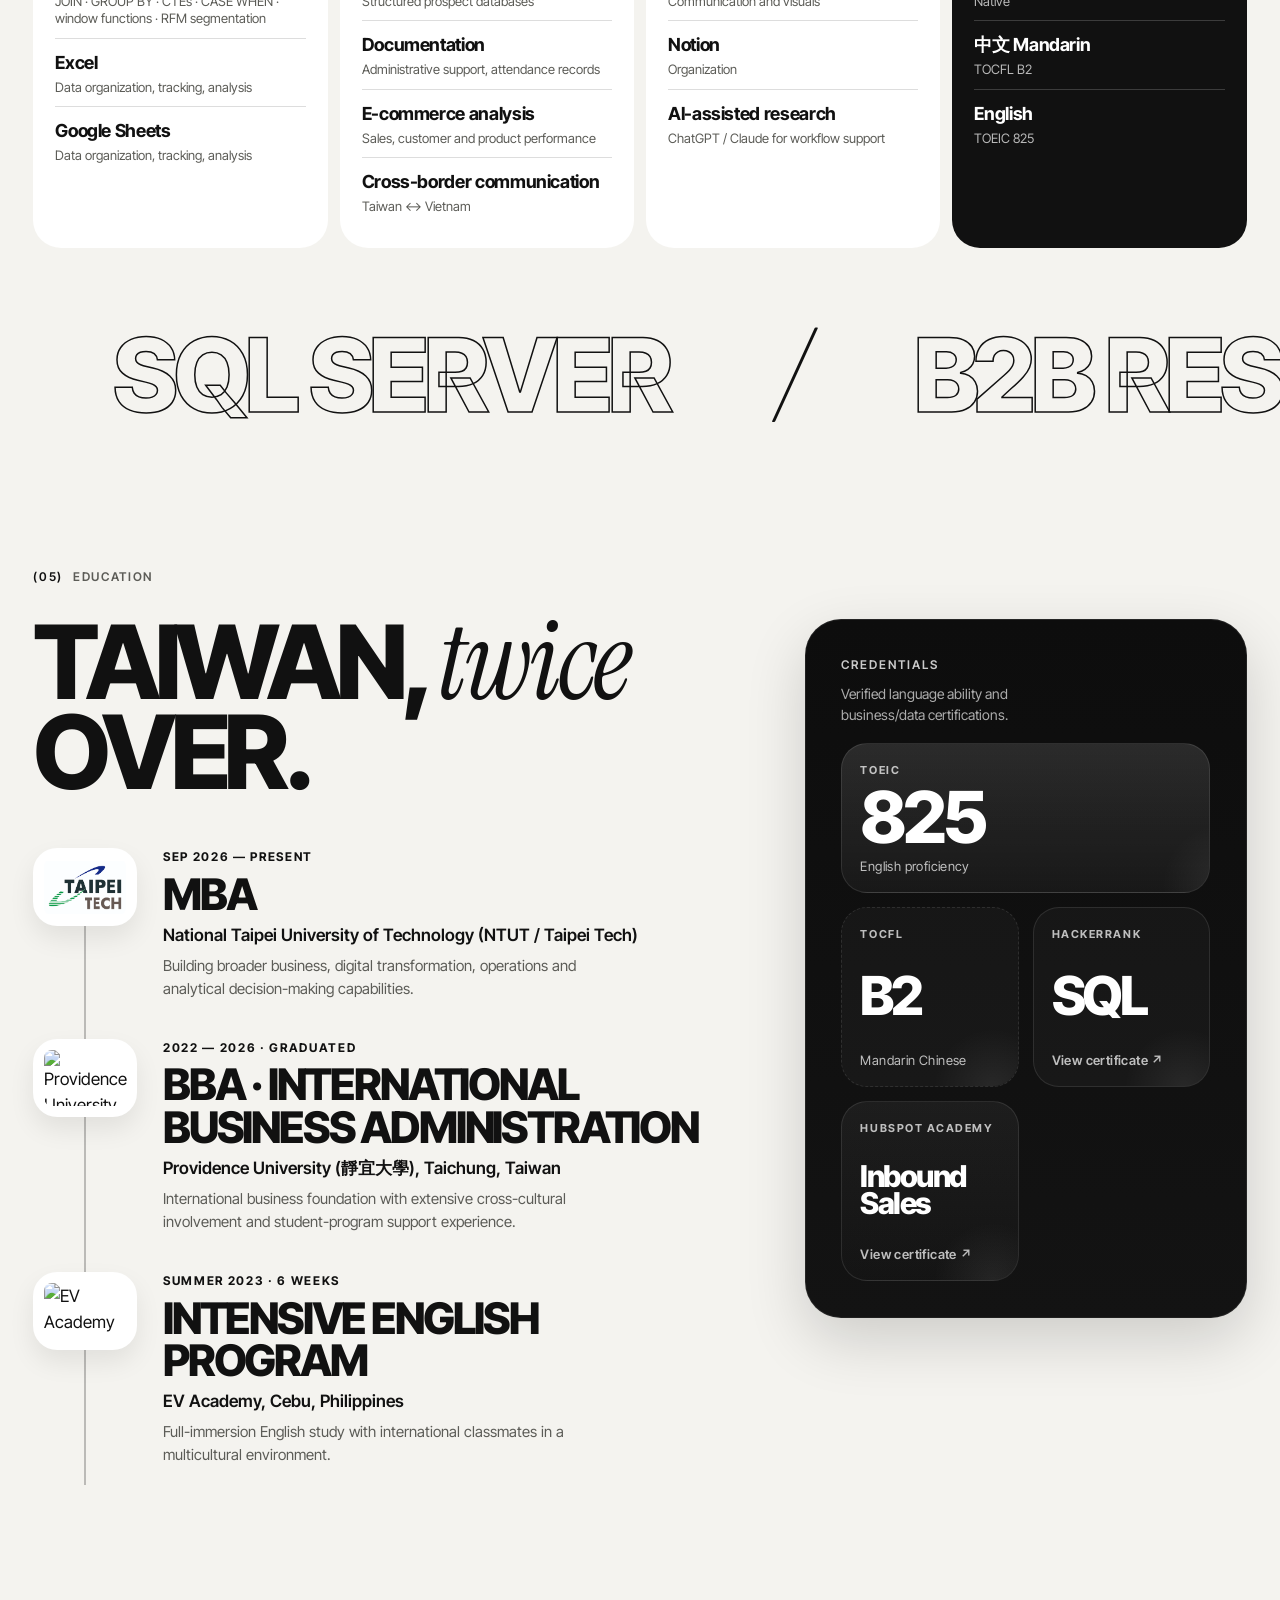
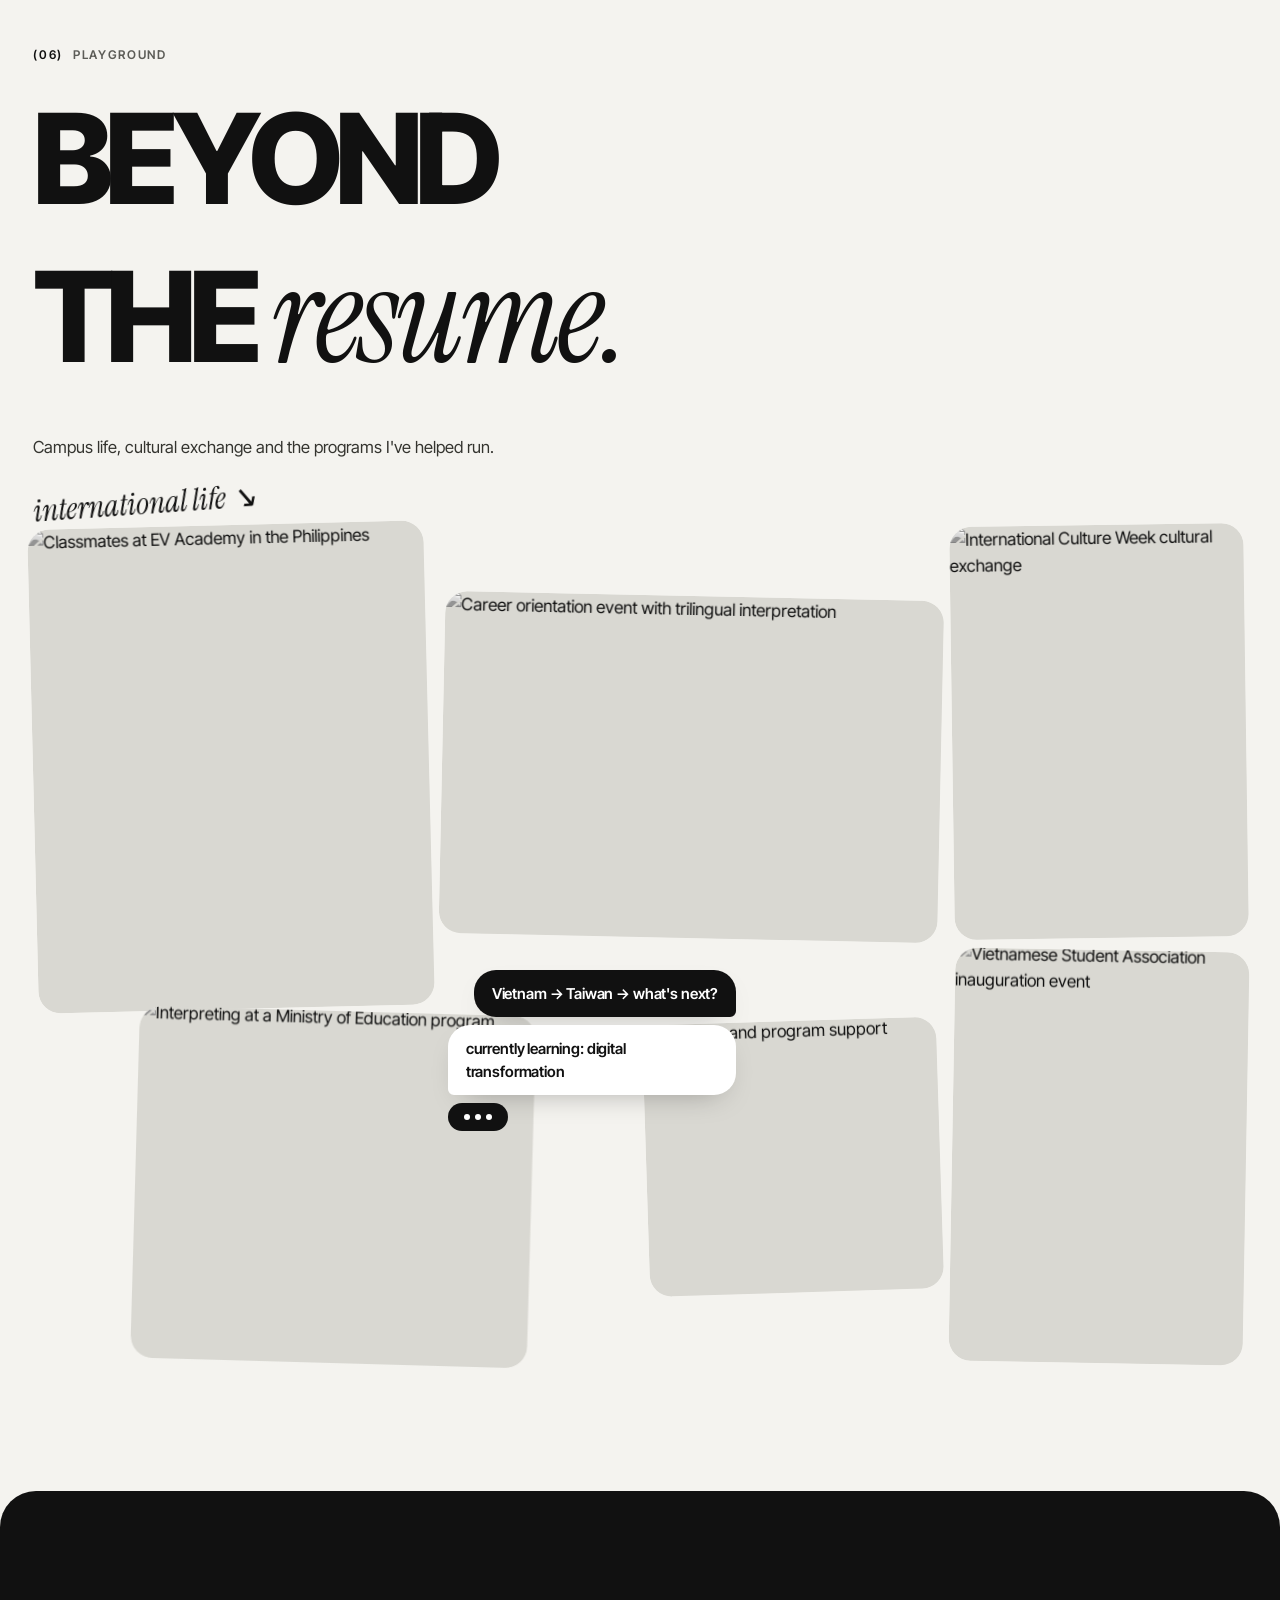
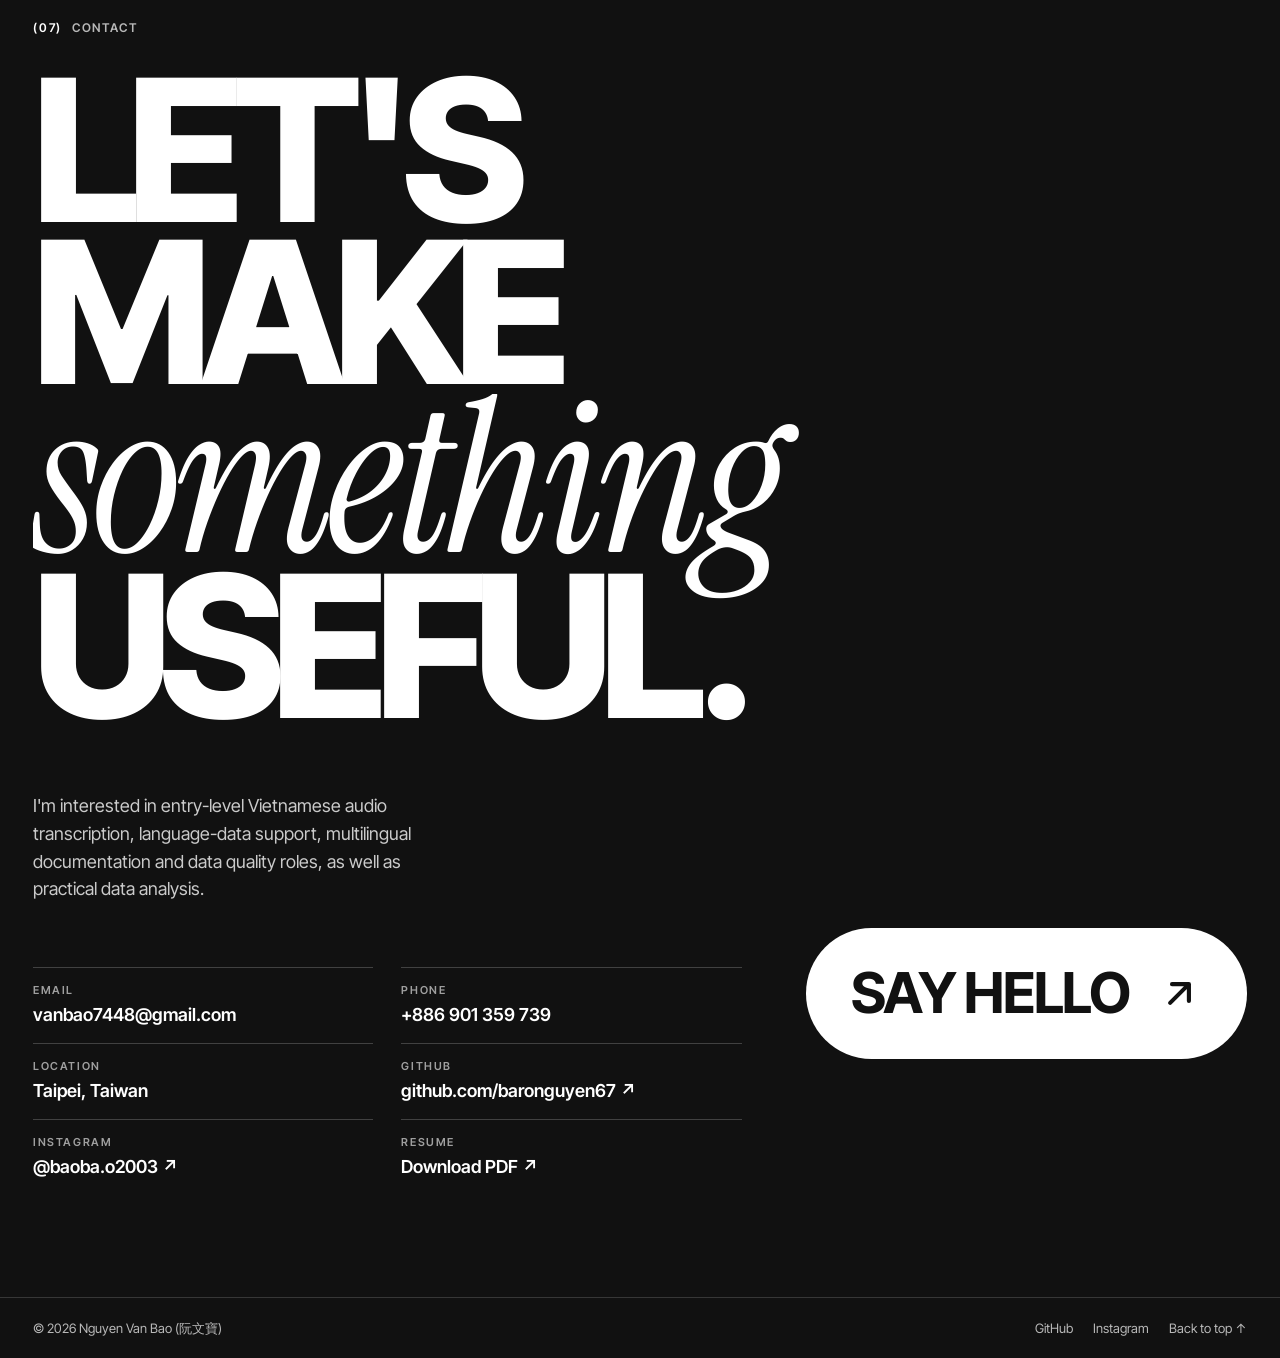
==== commit d9f71d9c: "Refresh CSS cache for interactive desktop interpreter images" ====
--- a/index.html
+++ b/index.html
@@ -21,7 +21,7 @@
 <link rel="preconnect" href="https://fonts.googleapis.com">
 <link rel="preconnect" href="https://fonts.gstatic.com" crossorigin>
 <link rel="stylesheet" href="https://fonts.googleapis.com/css2?family=Inter+Tight:wght@400;500;600;700;800&family=Instrument+Serif:ital@0;1&display=swap">
-<link rel="stylesheet" href="css/style.css?v=20261024-fix-selector-v13">
+<link rel="stylesheet" href="css/style.css?v=20261024-desktop-photo-stack-v14">
 <link rel="preload" as="image" href="images/hero.jpg" fetchpriority="high">
 <script>document.documentElement.classList.add('js');</script>
 
--- a/css/style.css
+++ b/css/style.css
@@ -960,3 +960,77 @@
     filter:grayscale(0) contrast(1) saturate(1.12);
   }
 }
+
+/* V14 desktop interpreter collage: select-to-front in original color */
+@media (min-width:768px){
+  .xp-vis--collage{
+    isolation:isolate;
+    overflow:visible;
+  }
+  .xp-vis--collage .ph{
+    z-index:1;
+    cursor:pointer;
+    will-change:transform;
+    filter:none;
+    transition:
+      transform .48s cubic-bezier(.22,.8,.2,1),
+      box-shadow .48s cubic-bezier(.22,.8,.2,1);
+  }
+  .xp-vis--collage .ph--b{z-index:2}
+  .xp-vis--collage .ph img,
+  .xp-vis--collage .ph:hover img,
+  .xp-vis--collage .ph:focus-within img{
+    filter:grayscale(1) contrast(1.04);
+    scale:1;
+    transition:filter .6s cubic-bezier(.22,.8,.2,1);
+  }
+  .xp-vis--collage #interpreter-photo-a:checked ~ .ph--a,
+  .xp-vis--collage #interpreter-photo-b:checked ~ .ph--b{
+    z-index:7;
+    transform:translateY(-10px) rotate(0deg) scale(1.04);
+    box-shadow:0 24px 45px rgba(0,0,0,.27),0 0 0 5px var(--paper);
+  }
+  .xp-vis--collage #interpreter-photo-a:checked ~ .ph--a img,
+  .xp-vis--collage #interpreter-photo-a:checked ~ .ph--a:hover img,
+  .xp-vis--collage #interpreter-photo-b:checked ~ .ph--b img,
+  .xp-vis--collage #interpreter-photo-b:checked ~ .ph--b:hover img{
+    filter:grayscale(0) contrast(1) saturate(1.08);
+    scale:1;
+  }
+  .xp-vis--collage .ph figcaption,
+  .xp-vis--collage .ph:hover figcaption,
+  .xp-vis--collage .ph:focus-within figcaption{
+    opacity:0;
+    visibility:hidden;
+    transform:translateY(7px);
+    pointer-events:none;
+  }
+  .xp-vis--collage #interpreter-photo-a:checked ~ .ph--a figcaption,
+  .xp-vis--collage #interpreter-photo-b:checked ~ .ph--b figcaption{
+    opacity:1;
+    visibility:visible;
+    transform:translateY(0);
+  }
+  /* Full-card click targets are native labels for the existing radio inputs.
+     They work with mouse, keyboard, and touch without a JS click handler. */
+  .xp-vis--collage .photo-switch{
+    display:block;
+    position:absolute;
+    inset:0;
+    z-index:8;
+    width:100%;
+    height:100%;
+    cursor:pointer;
+  }
+  .xp-vis--collage #interpreter-photo-a:focus-visible ~ .ph--a .photo-switch,
+  .xp-vis--collage #interpreter-photo-b:focus-visible ~ .ph--b .photo-switch{
+    outline:3px solid var(--ink);
+    outline-offset:-5px;
+    border-radius:20px;
+  }
+}
+@media (prefers-reduced-motion:reduce){
+  .xp-vis--collage .ph,.xp-vis--collage .ph img{
+    transition:none!important;
+  }
+}
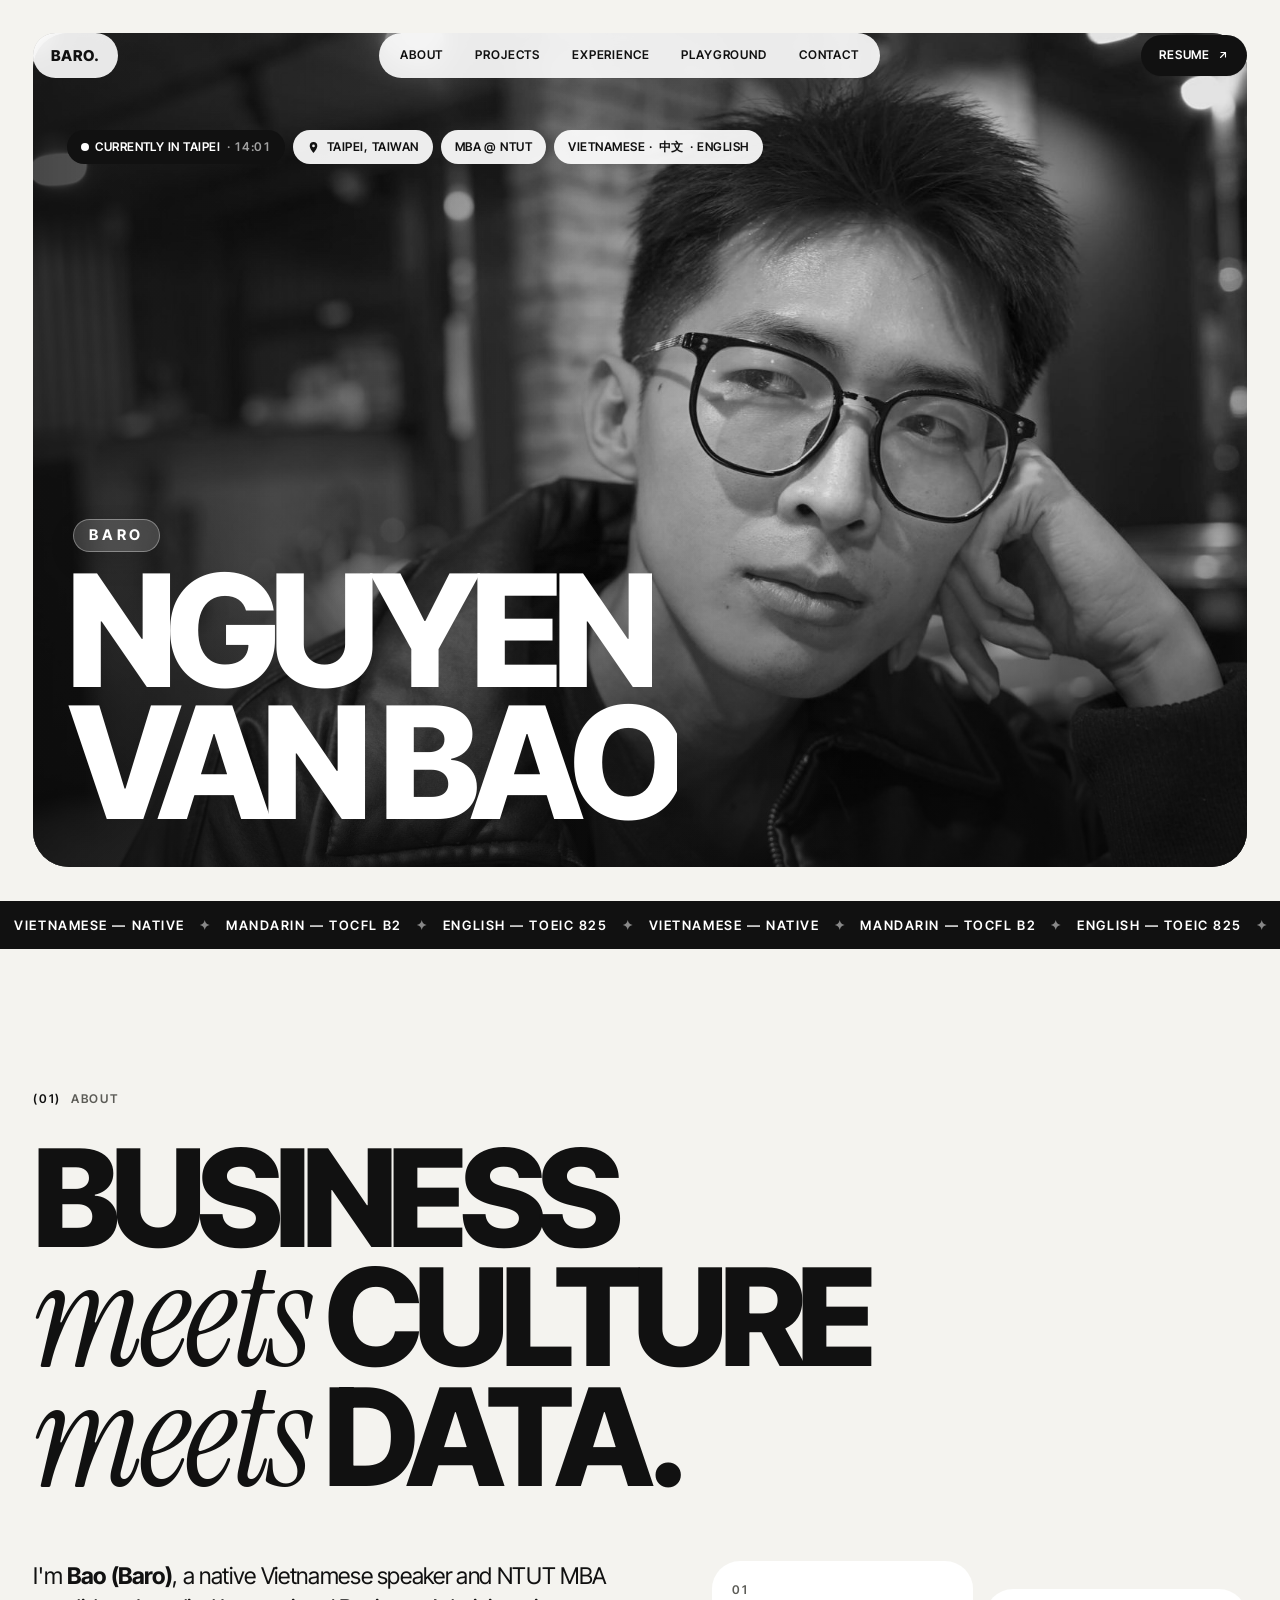
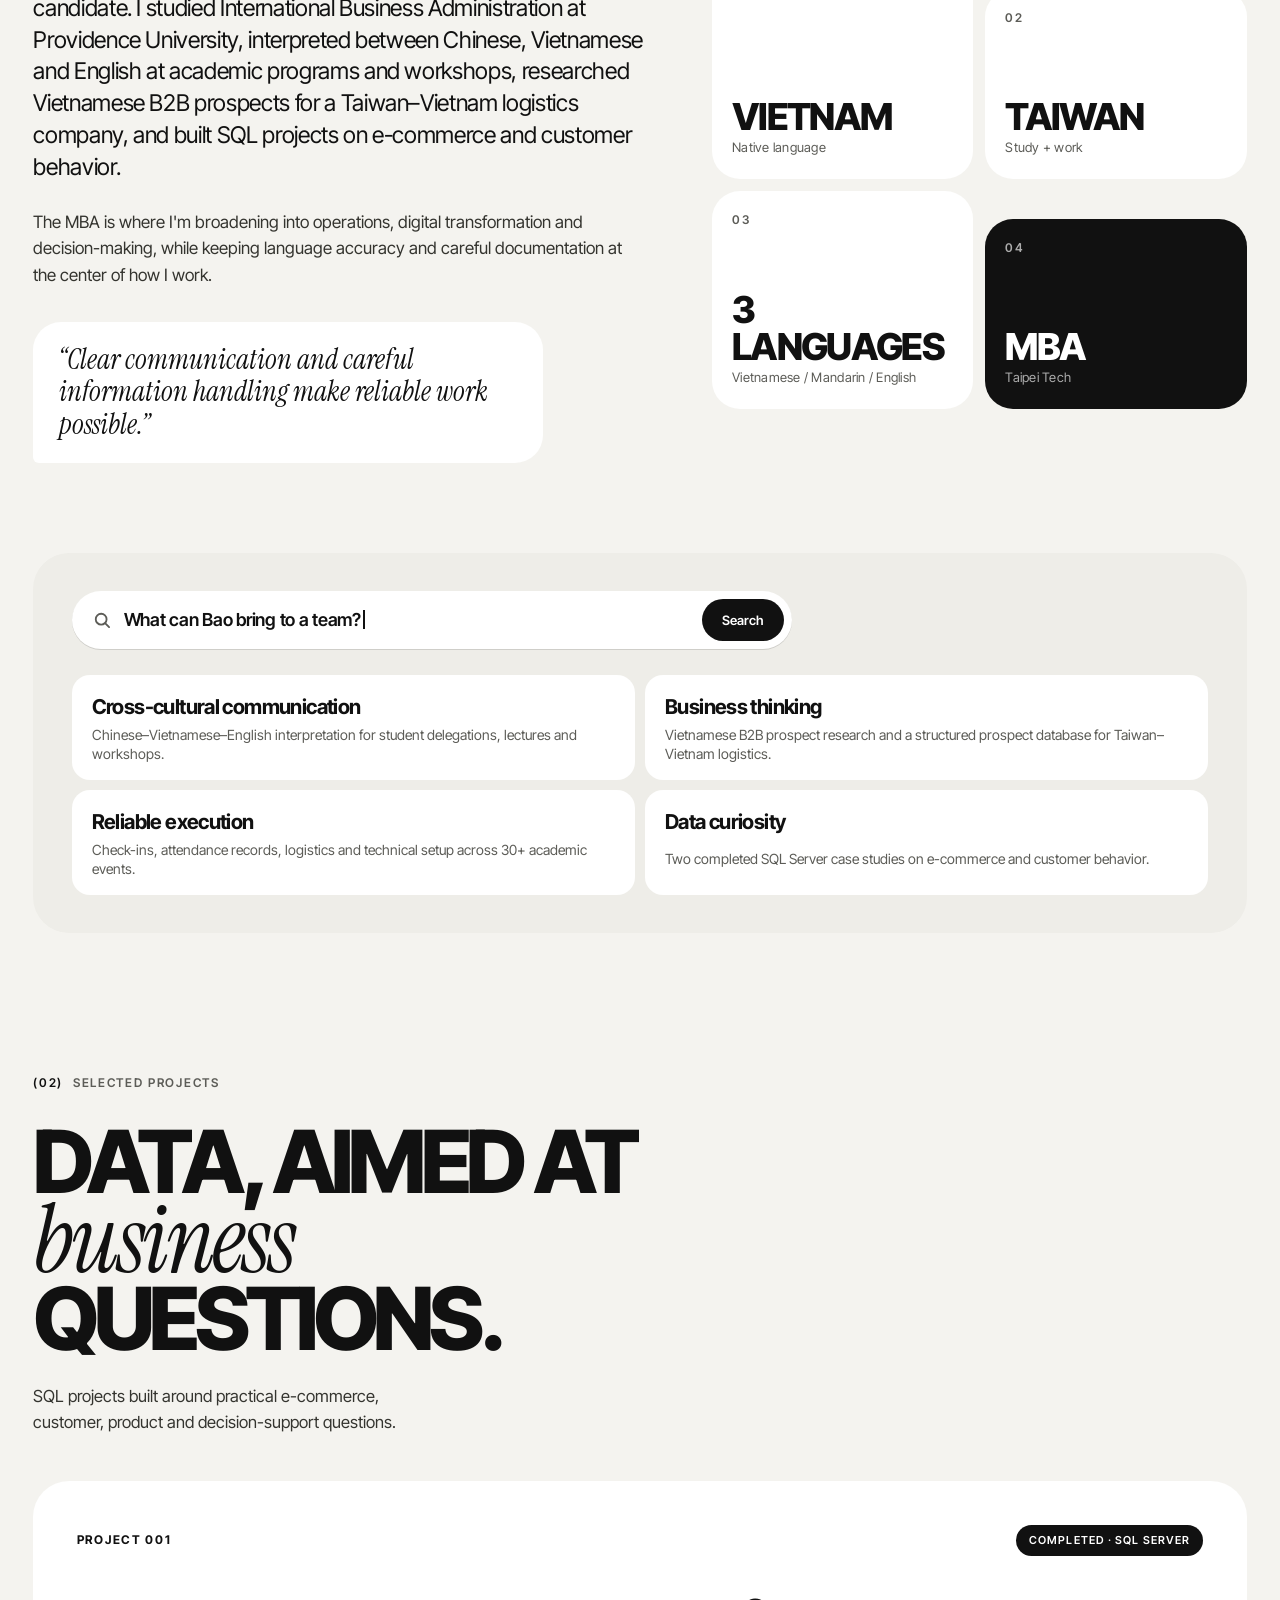
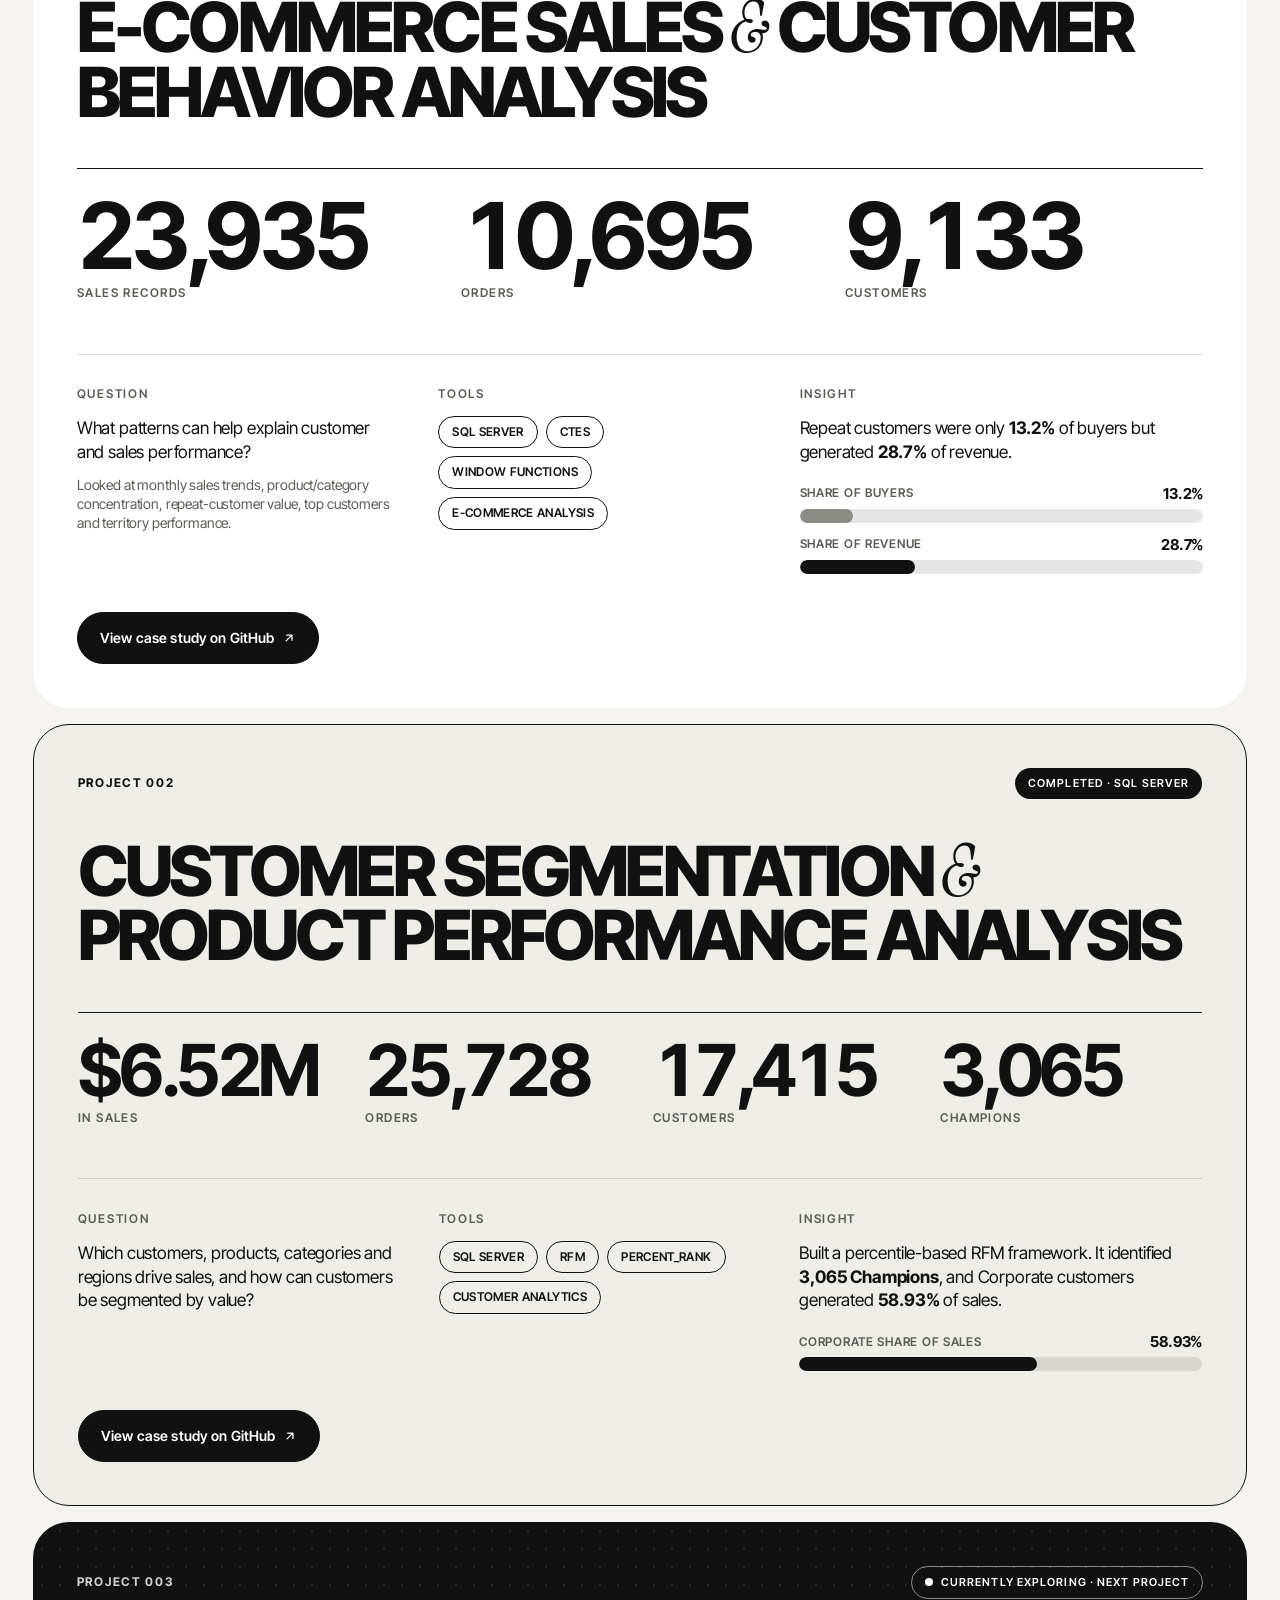
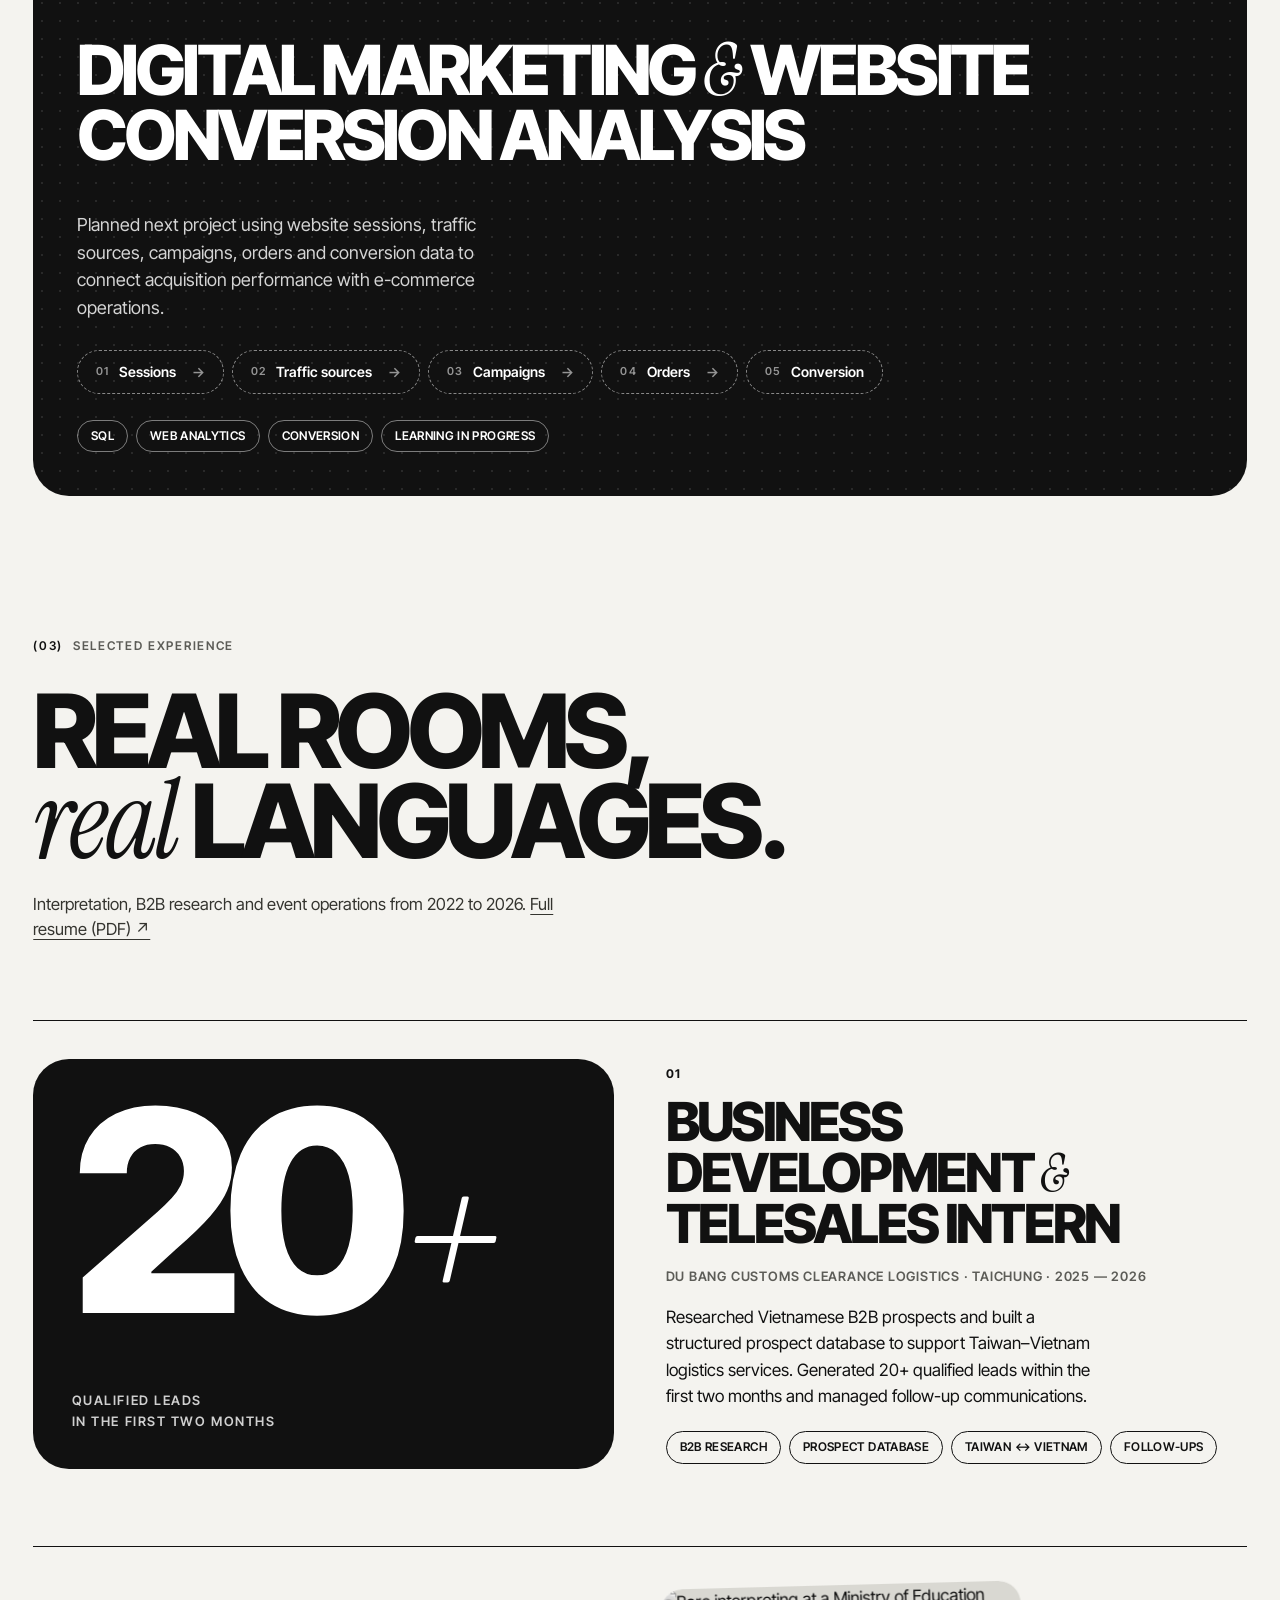
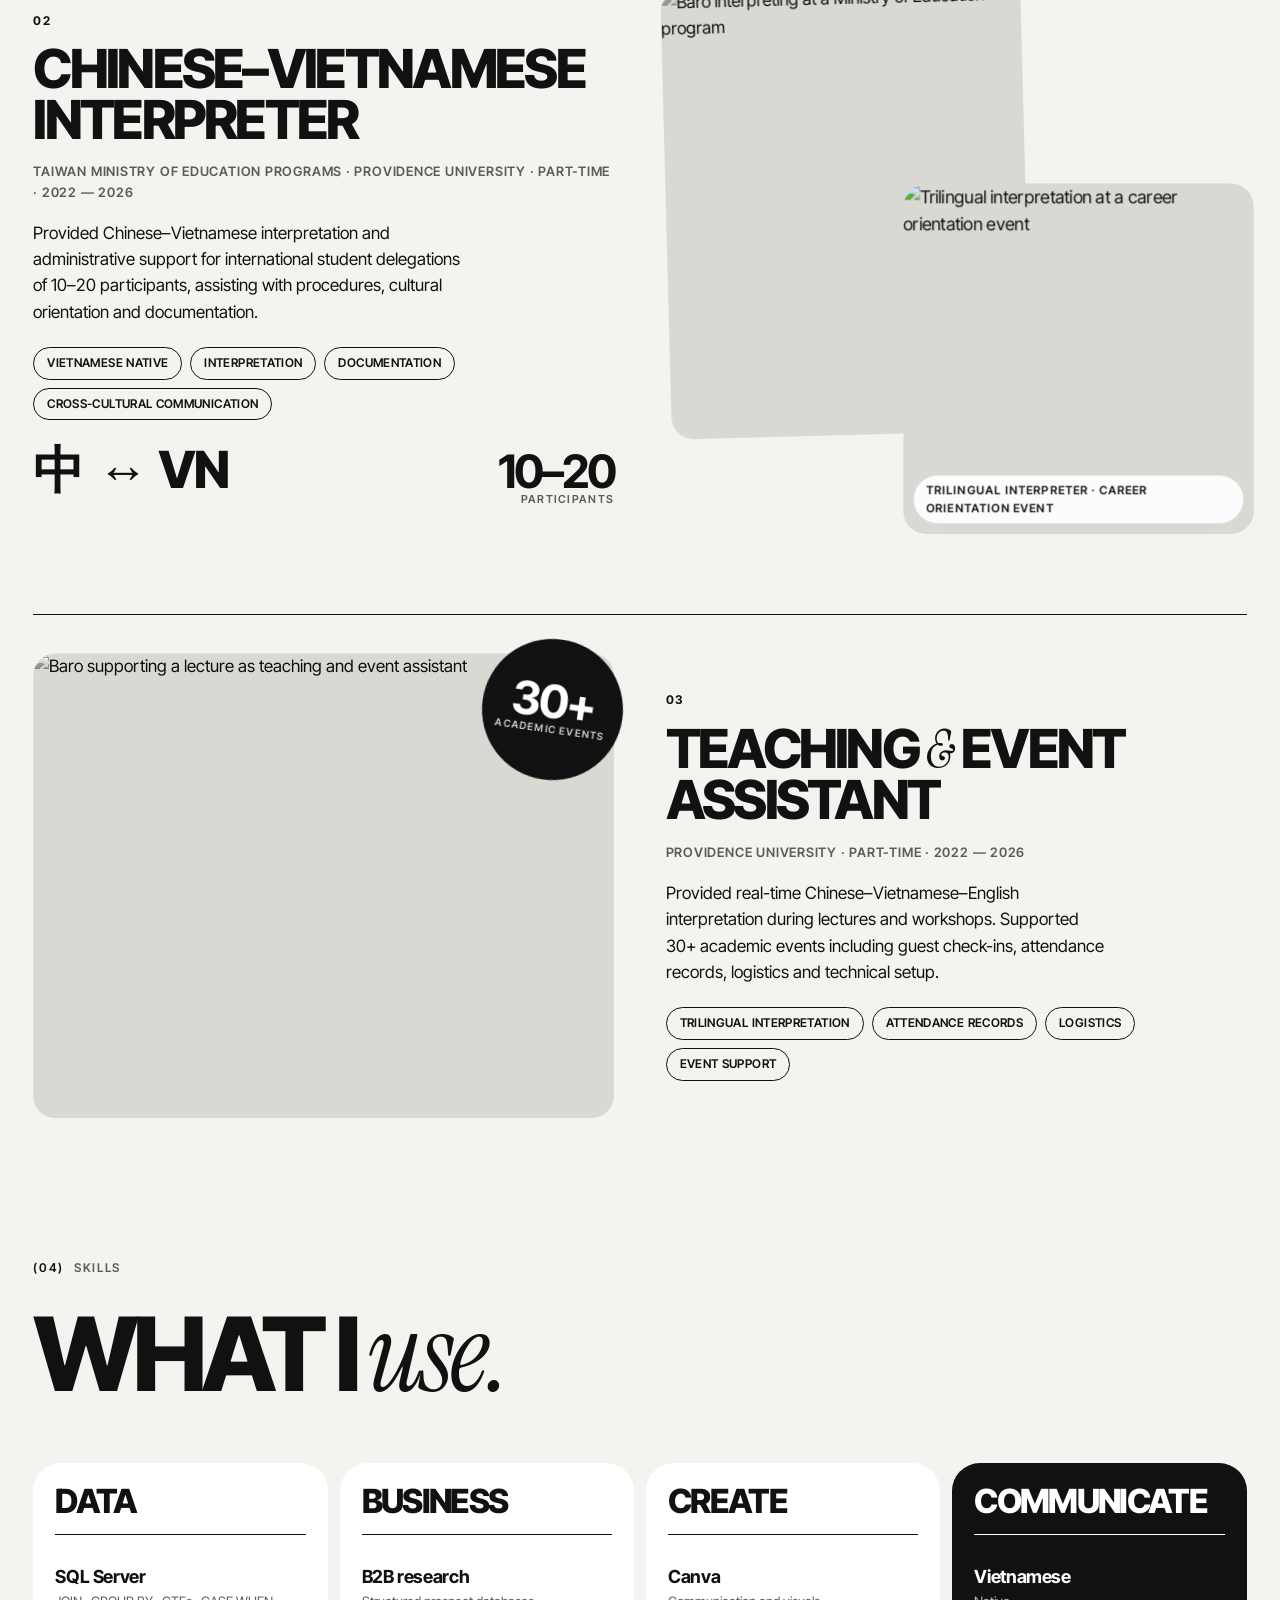
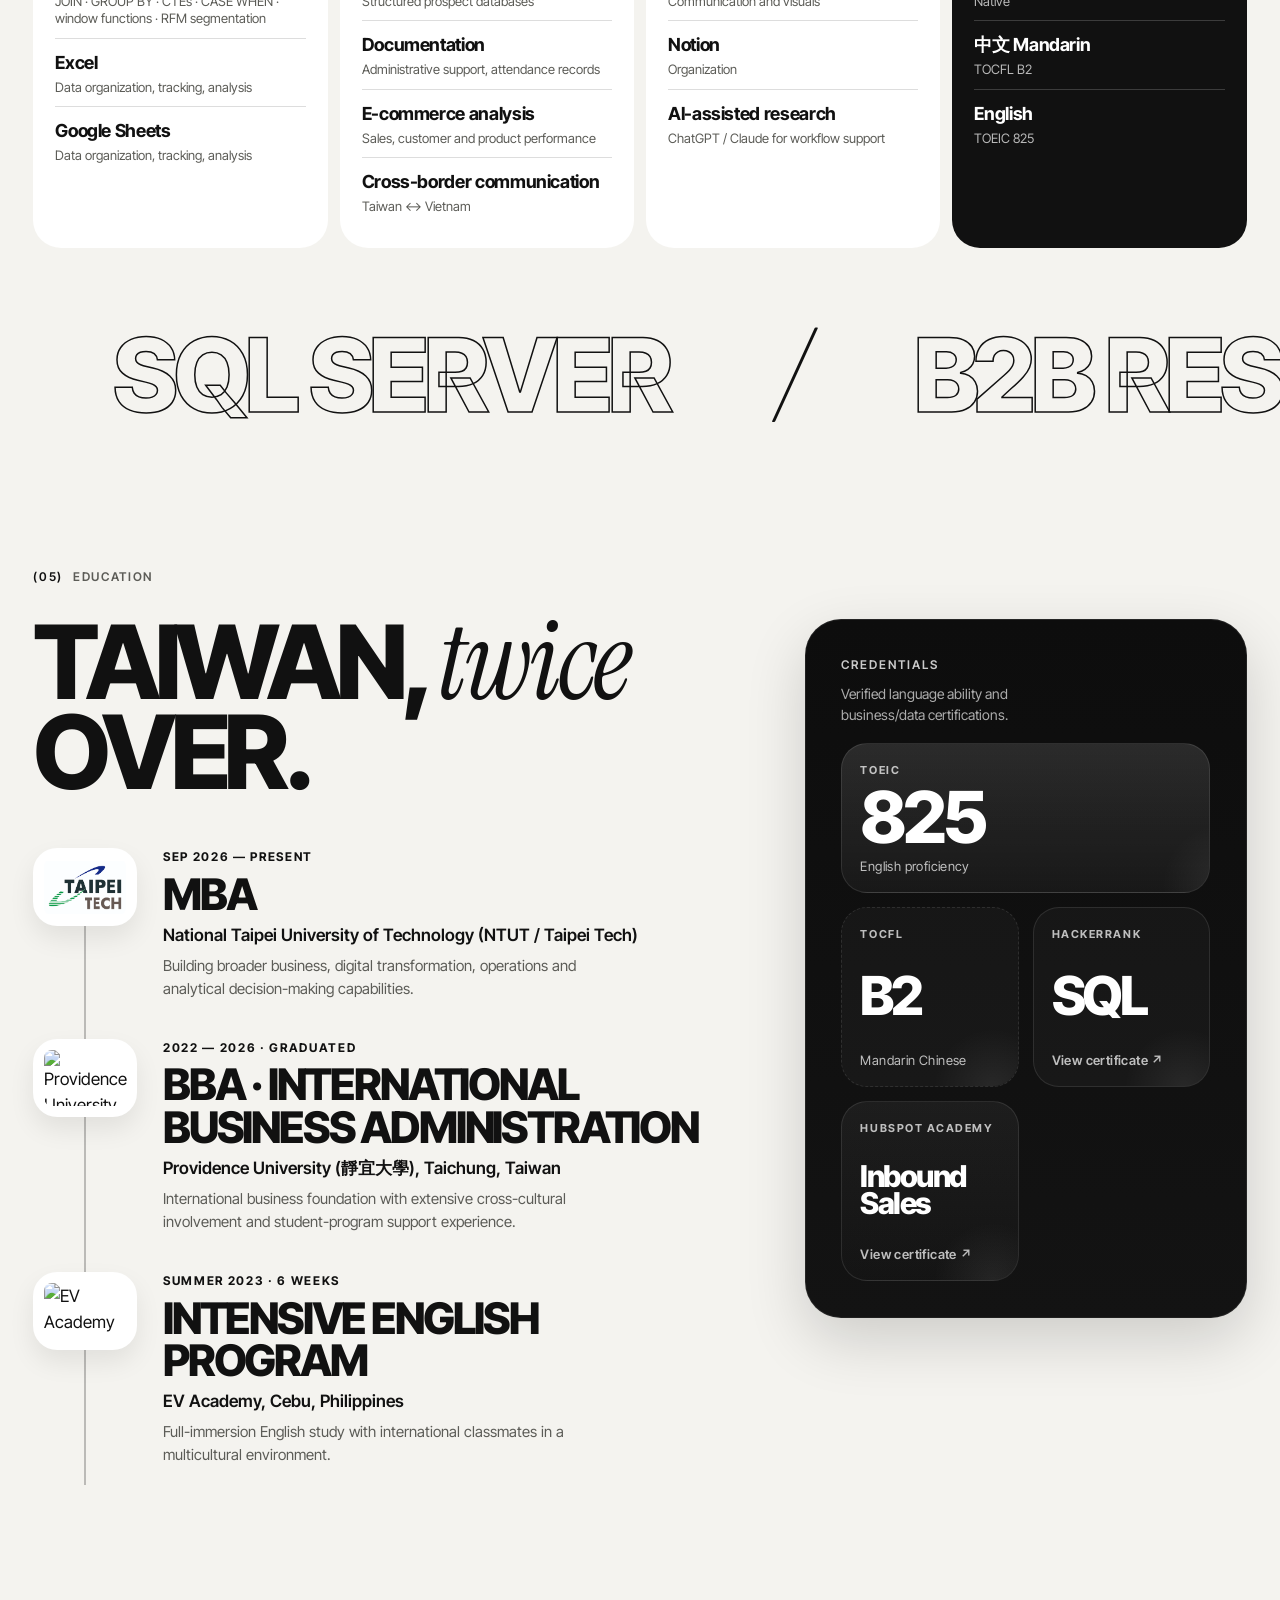
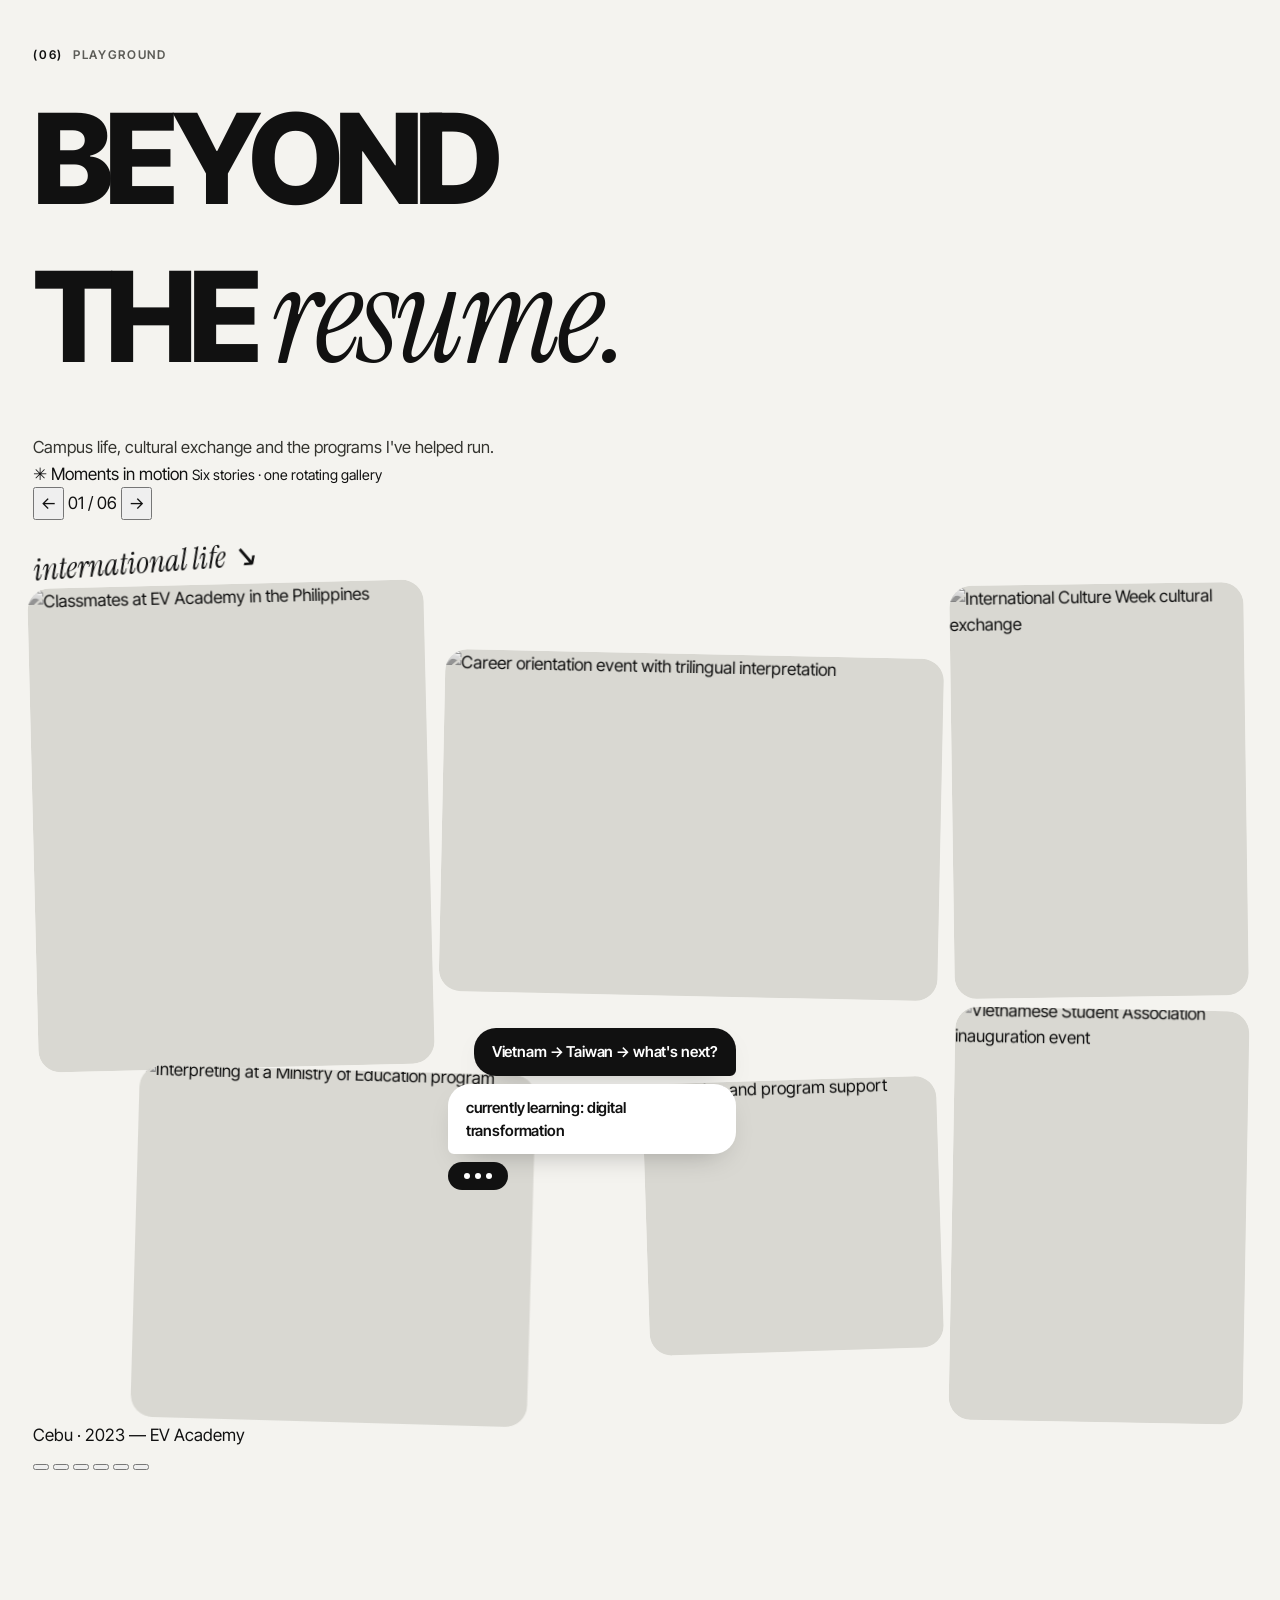
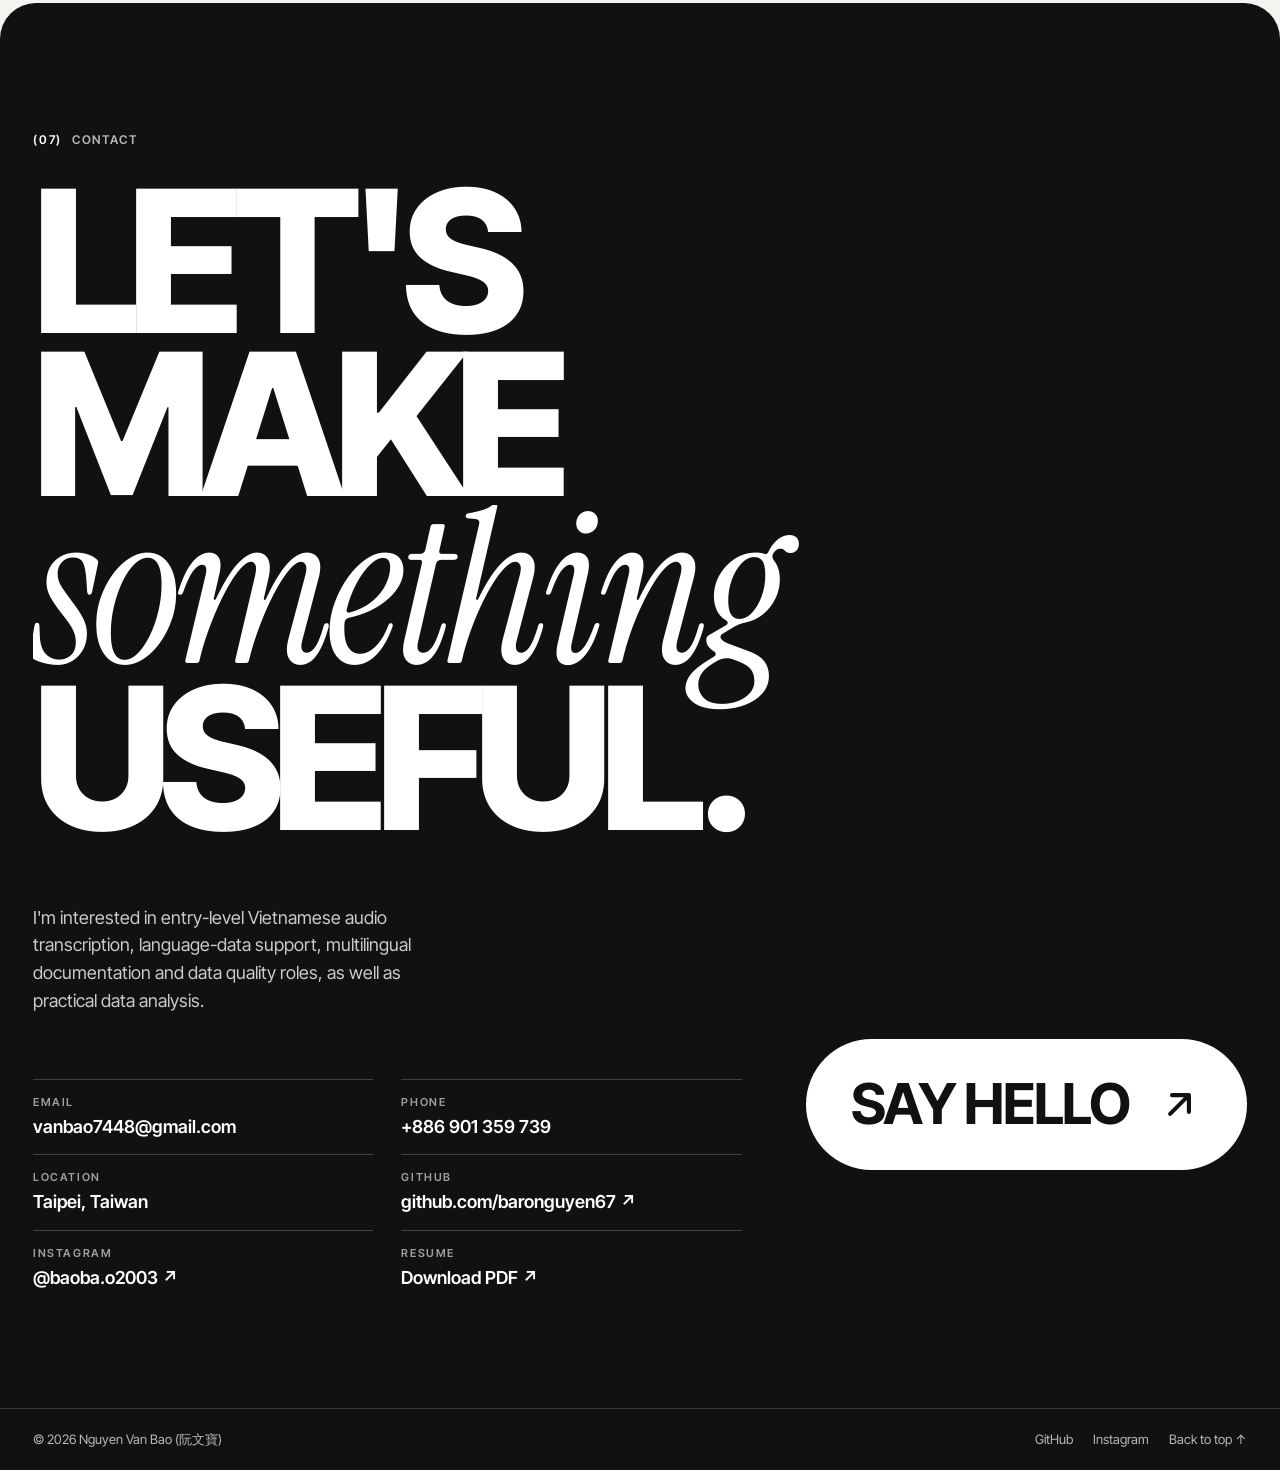
==== commit 4c95af09: "Add desktop rotating photo carousel navigation, counter and live captions" ====
--- a/index.html
+++ b/index.html
@@ -474,6 +474,18 @@
     </h2>
     <p class="sub rv">Campus life, cultural exchange and the programs I've helped run.</p>
 
+    <div class="turntable-toolbar" aria-label="Rotating photo gallery controls">
+      <div class="turntable-intro">
+        <span class="turntable-mark" aria-hidden="true">✳</span>
+        <span>Moments in motion <small>Six stories · one rotating gallery</small></span>
+      </div>
+      <div class="turntable-controls">
+        <button class="turntable-arrow" id="turntablePrev" type="button" aria-label="Previous photo">←</button>
+        <span class="turntable-counter" id="turntableCounter" aria-live="off">01 <span>/ 06</span></span>
+        <button class="turntable-arrow" id="turntableNext" type="button" aria-label="Next photo">→</button>
+      </div>
+    </div>
+
     <div class="collage" id="collage">
       <figure class="cp cp--1 par-wrap clip"><img data-par src="images/ev-academy-philippines.jpg" alt="Classmates at EV Academy in the Philippines" loading="lazy" decoding="async"><figcaption><svg class="ic" aria-hidden="true"><use href="#i-pin"/></svg>Cebu · 2023 — EV Academy</figcaption></figure>
       <figure class="cp cp--2 par-wrap clip"><img data-par src="images/career-orientation-event.jpg" alt="Career orientation event with trilingual interpretation" loading="lazy" decoding="async"><figcaption>Trilingual Interpreter · Career Orientation Event</figcaption></figure>
@@ -488,6 +500,17 @@
         <p class="typing" aria-hidden="true"><i></i><i></i><i></i></p>
       </div>
       <span class="note hand" aria-hidden="true">international life ↘</span>
+    </div>
+    <div class="turntable-footer" aria-label="Photo gallery position">
+      <p id="turntableActiveCaption" class="turntable-active-caption" aria-live="polite">Cebu · 2023 — EV Academy</p>
+      <div class="turntable-progress" id="turntableProgress" role="group" aria-label="Choose a photo">
+        <button type="button" class="turntable-dot" data-slide="0" aria-label="Show photo 1" aria-pressed="true"></button>
+        <button type="button" class="turntable-dot" data-slide="1" aria-label="Show photo 2" aria-pressed="false"></button>
+        <button type="button" class="turntable-dot" data-slide="2" aria-label="Show photo 3" aria-pressed="false"></button>
+        <button type="button" class="turntable-dot" data-slide="3" aria-label="Show photo 4" aria-pressed="false"></button>
+        <button type="button" class="turntable-dot" data-slide="4" aria-label="Show photo 5" aria-pressed="false"></button>
+        <button type="button" class="turntable-dot" data-slide="5" aria-label="Show photo 6" aria-pressed="false"></button>
+      </div>
     </div>
   </div>
 </section>
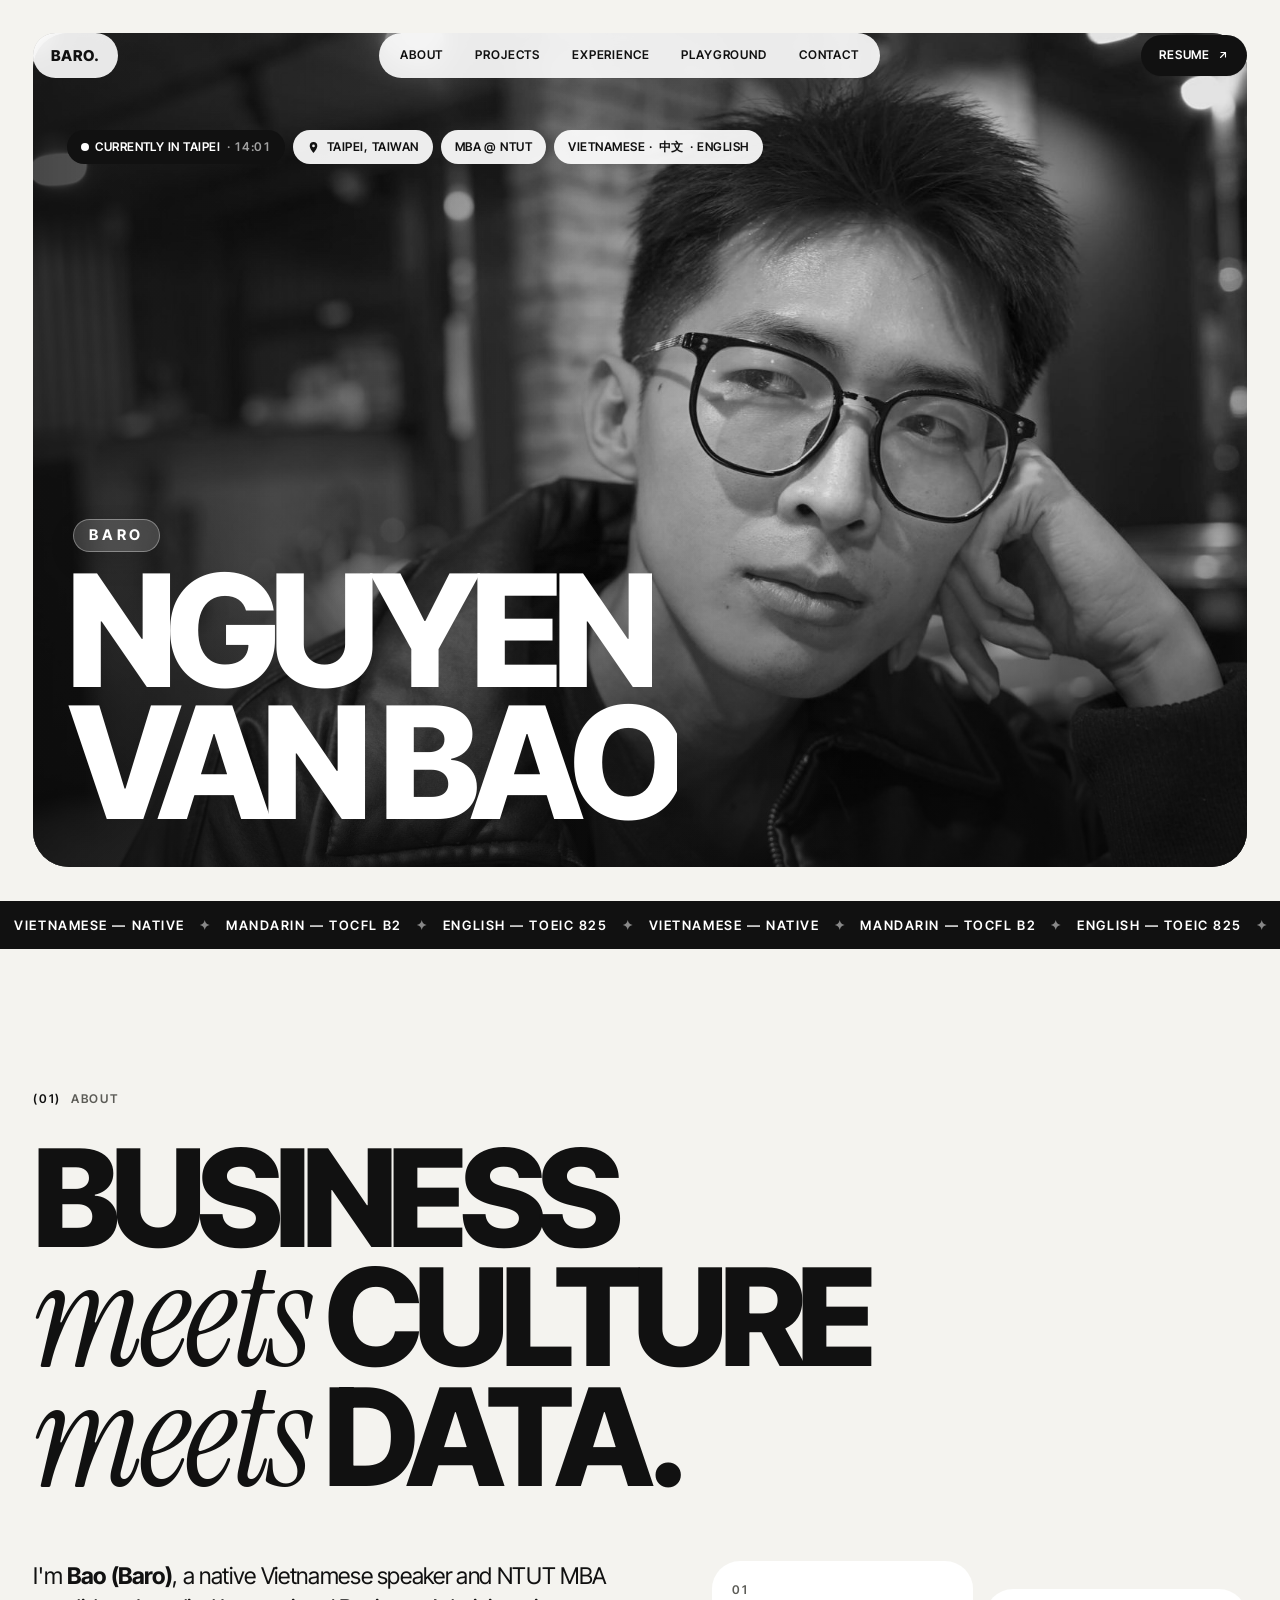
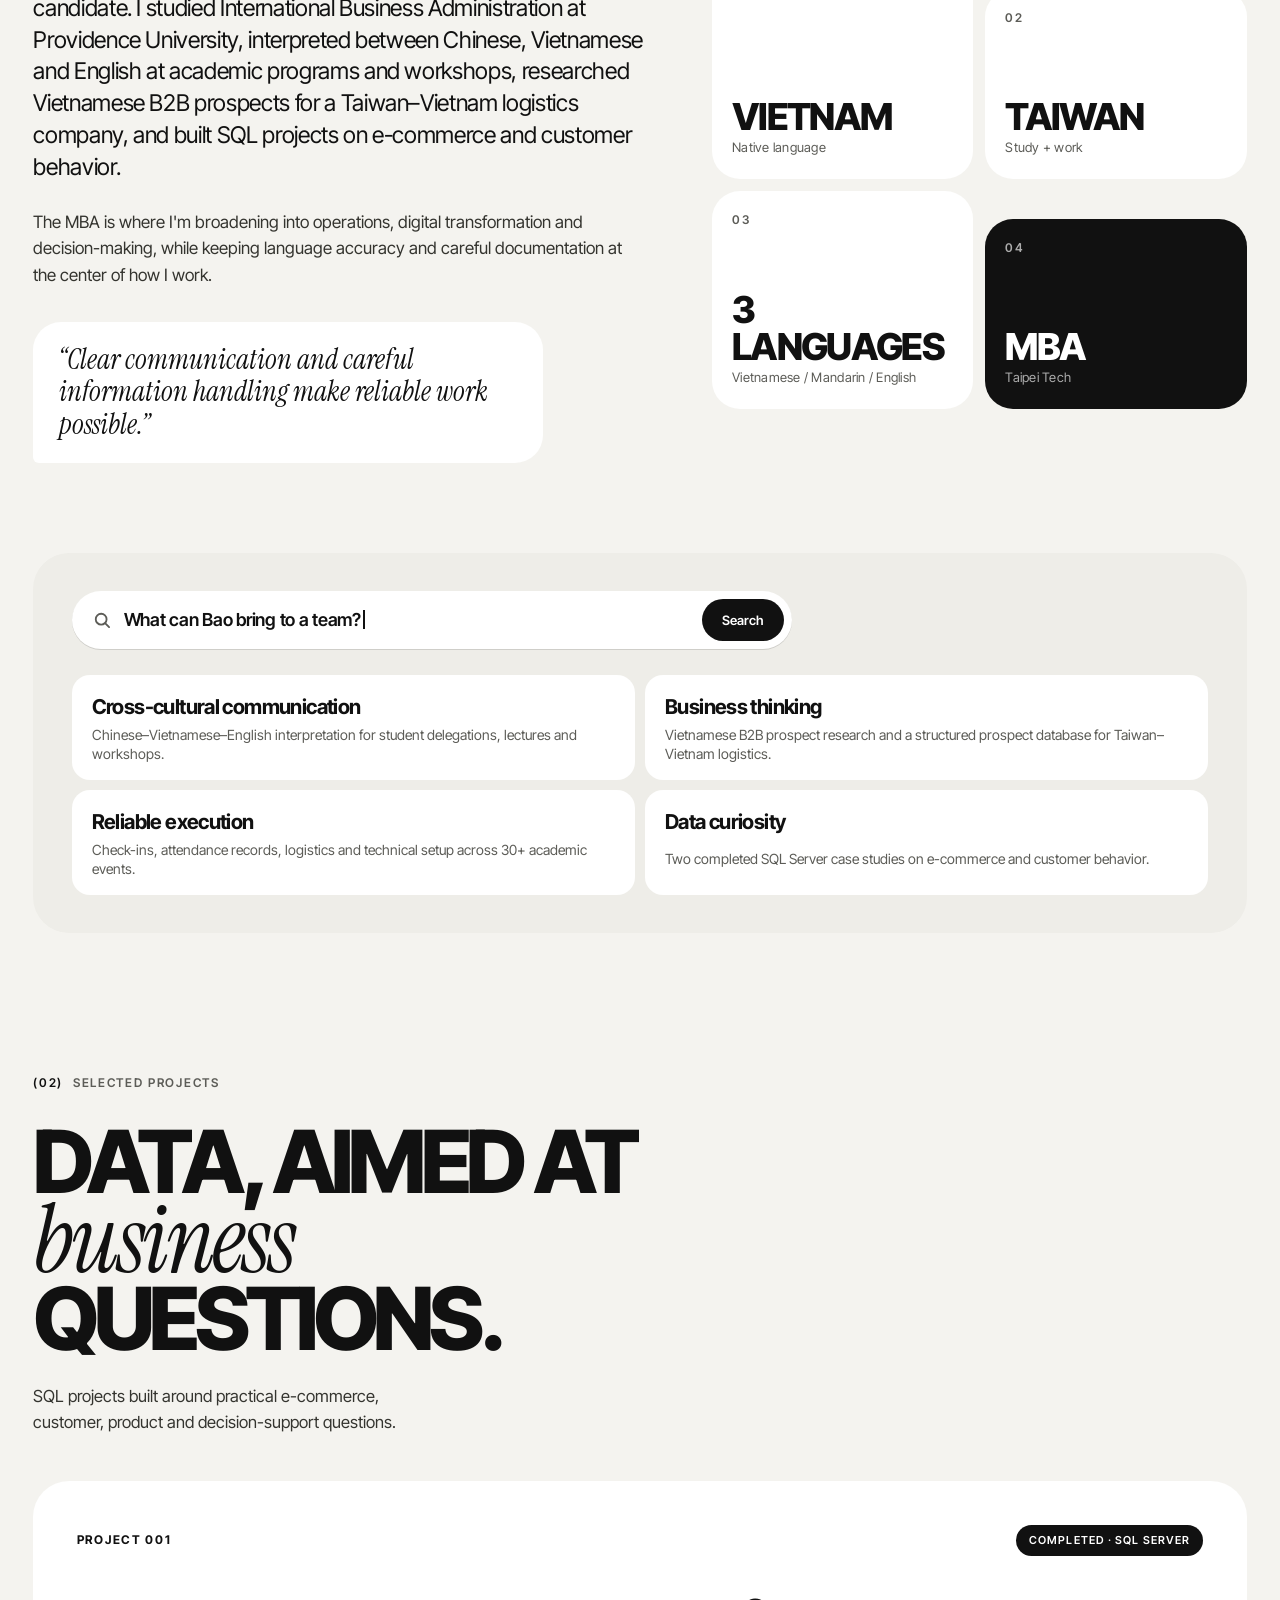
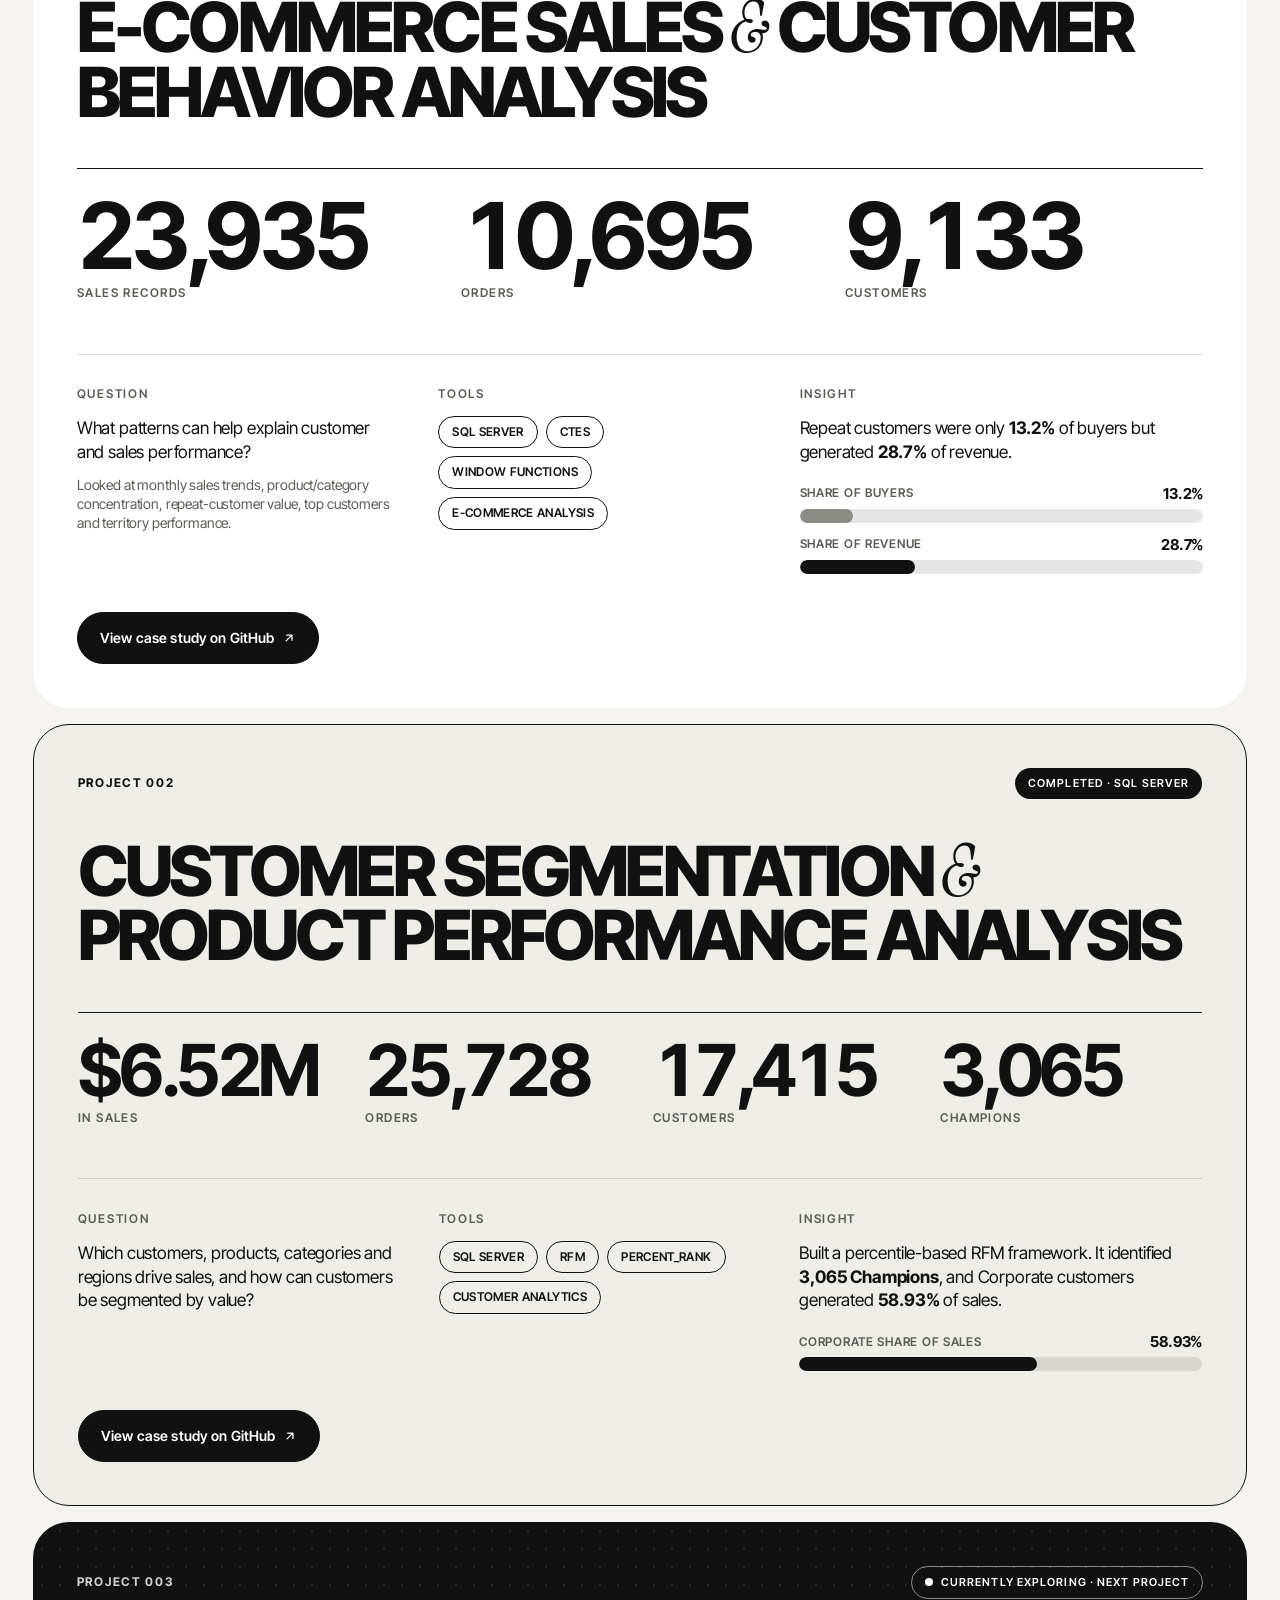
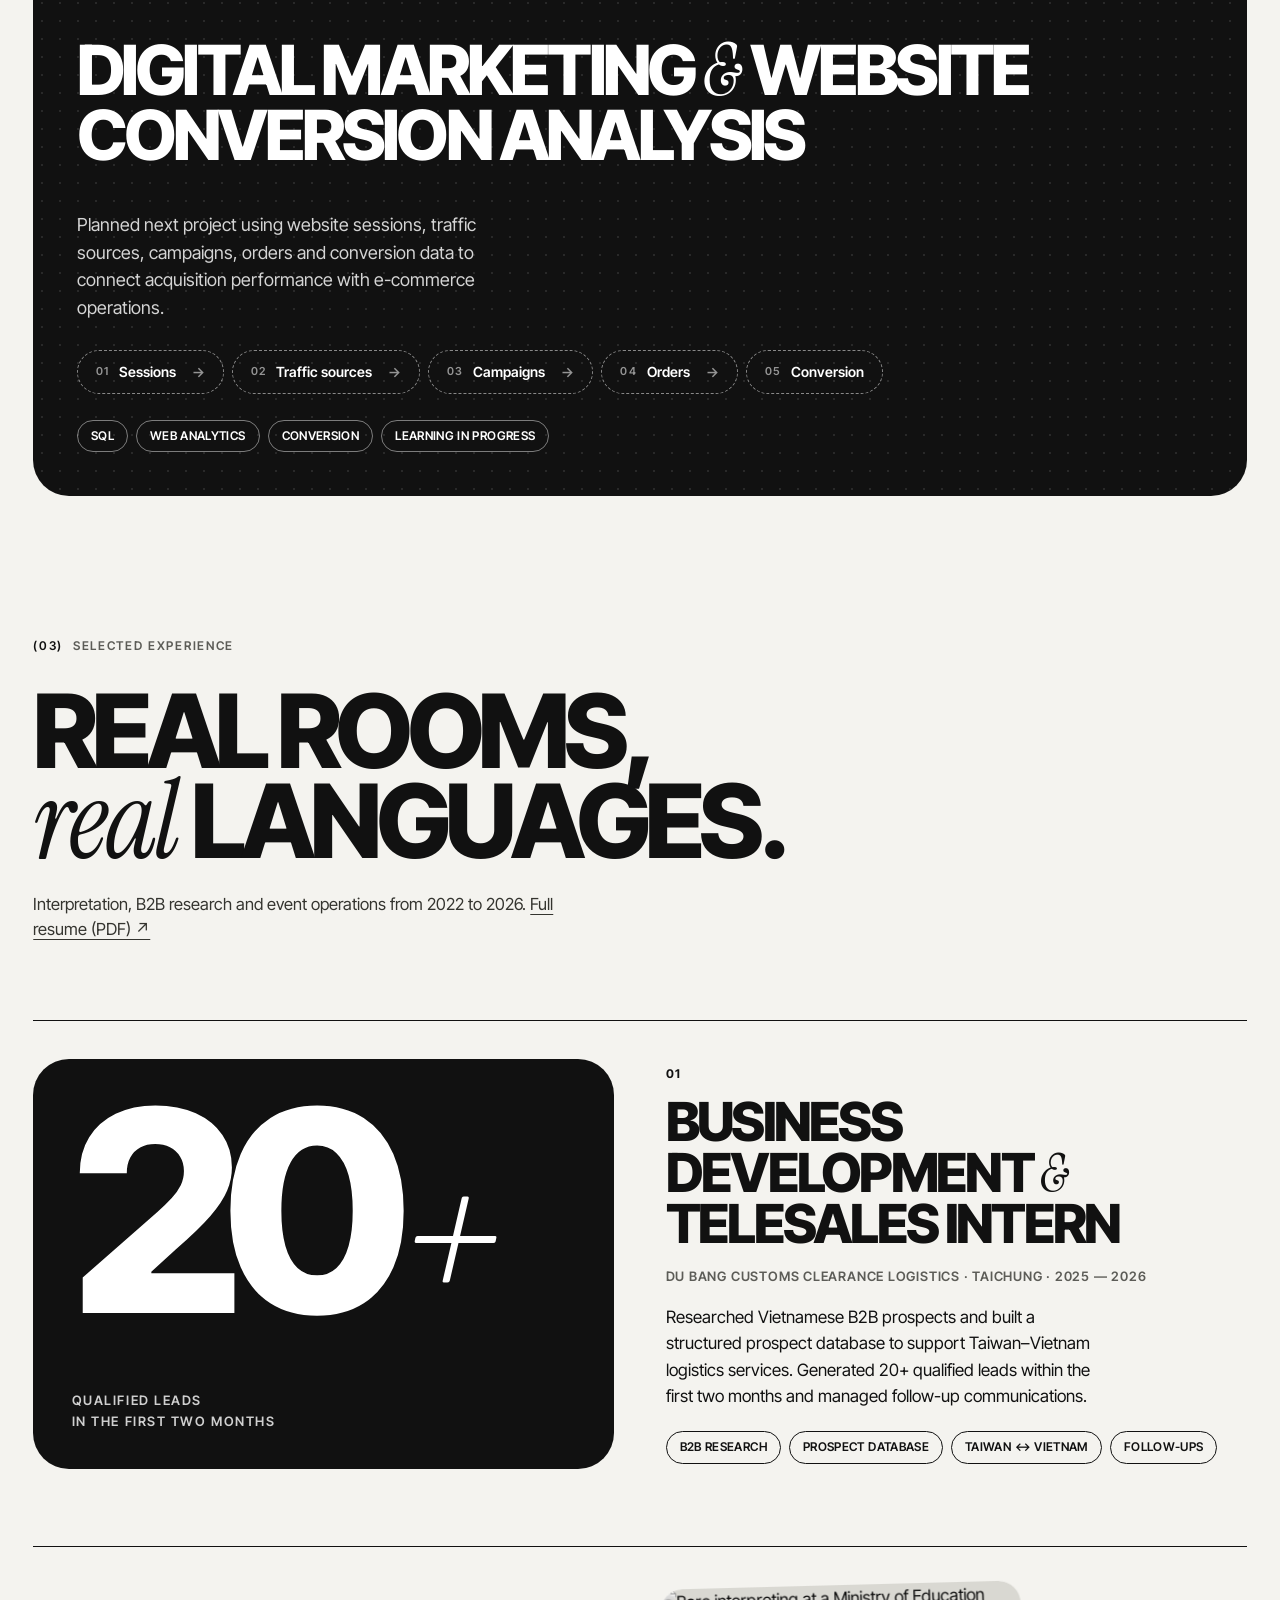
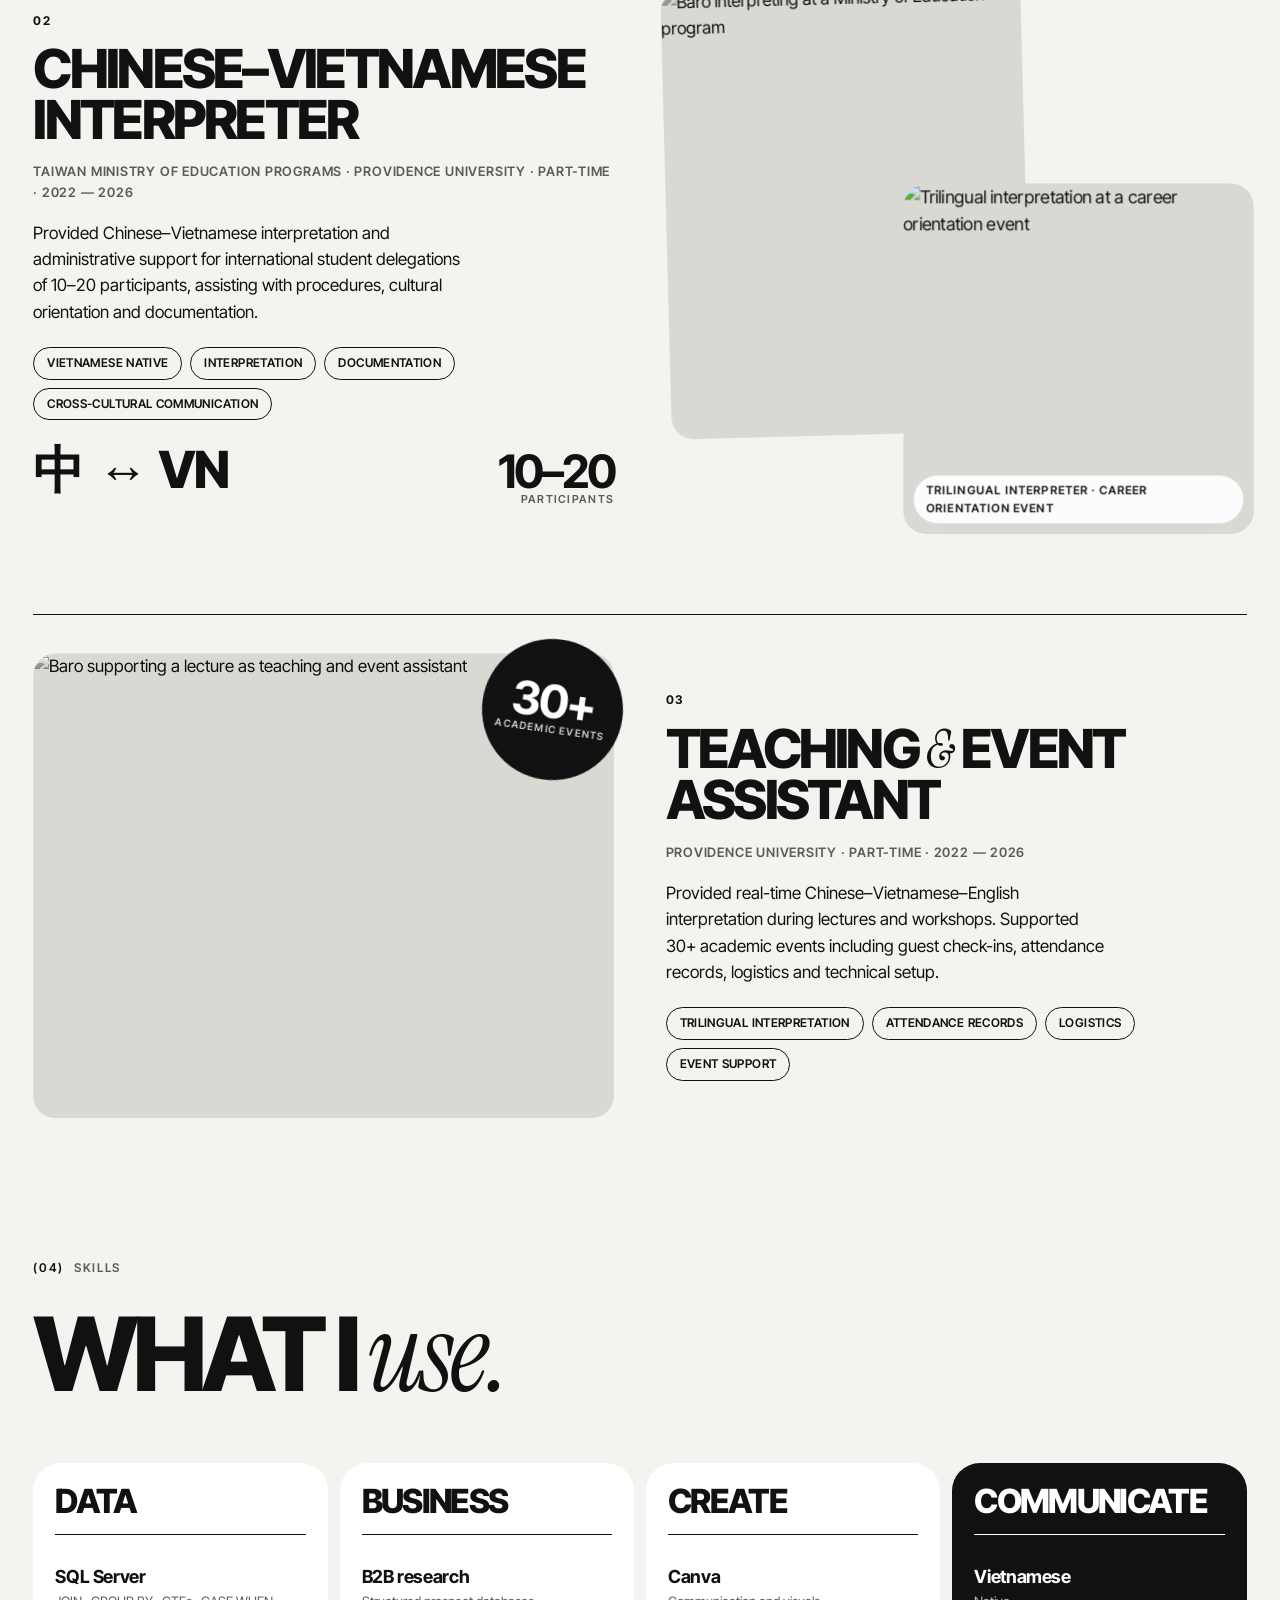
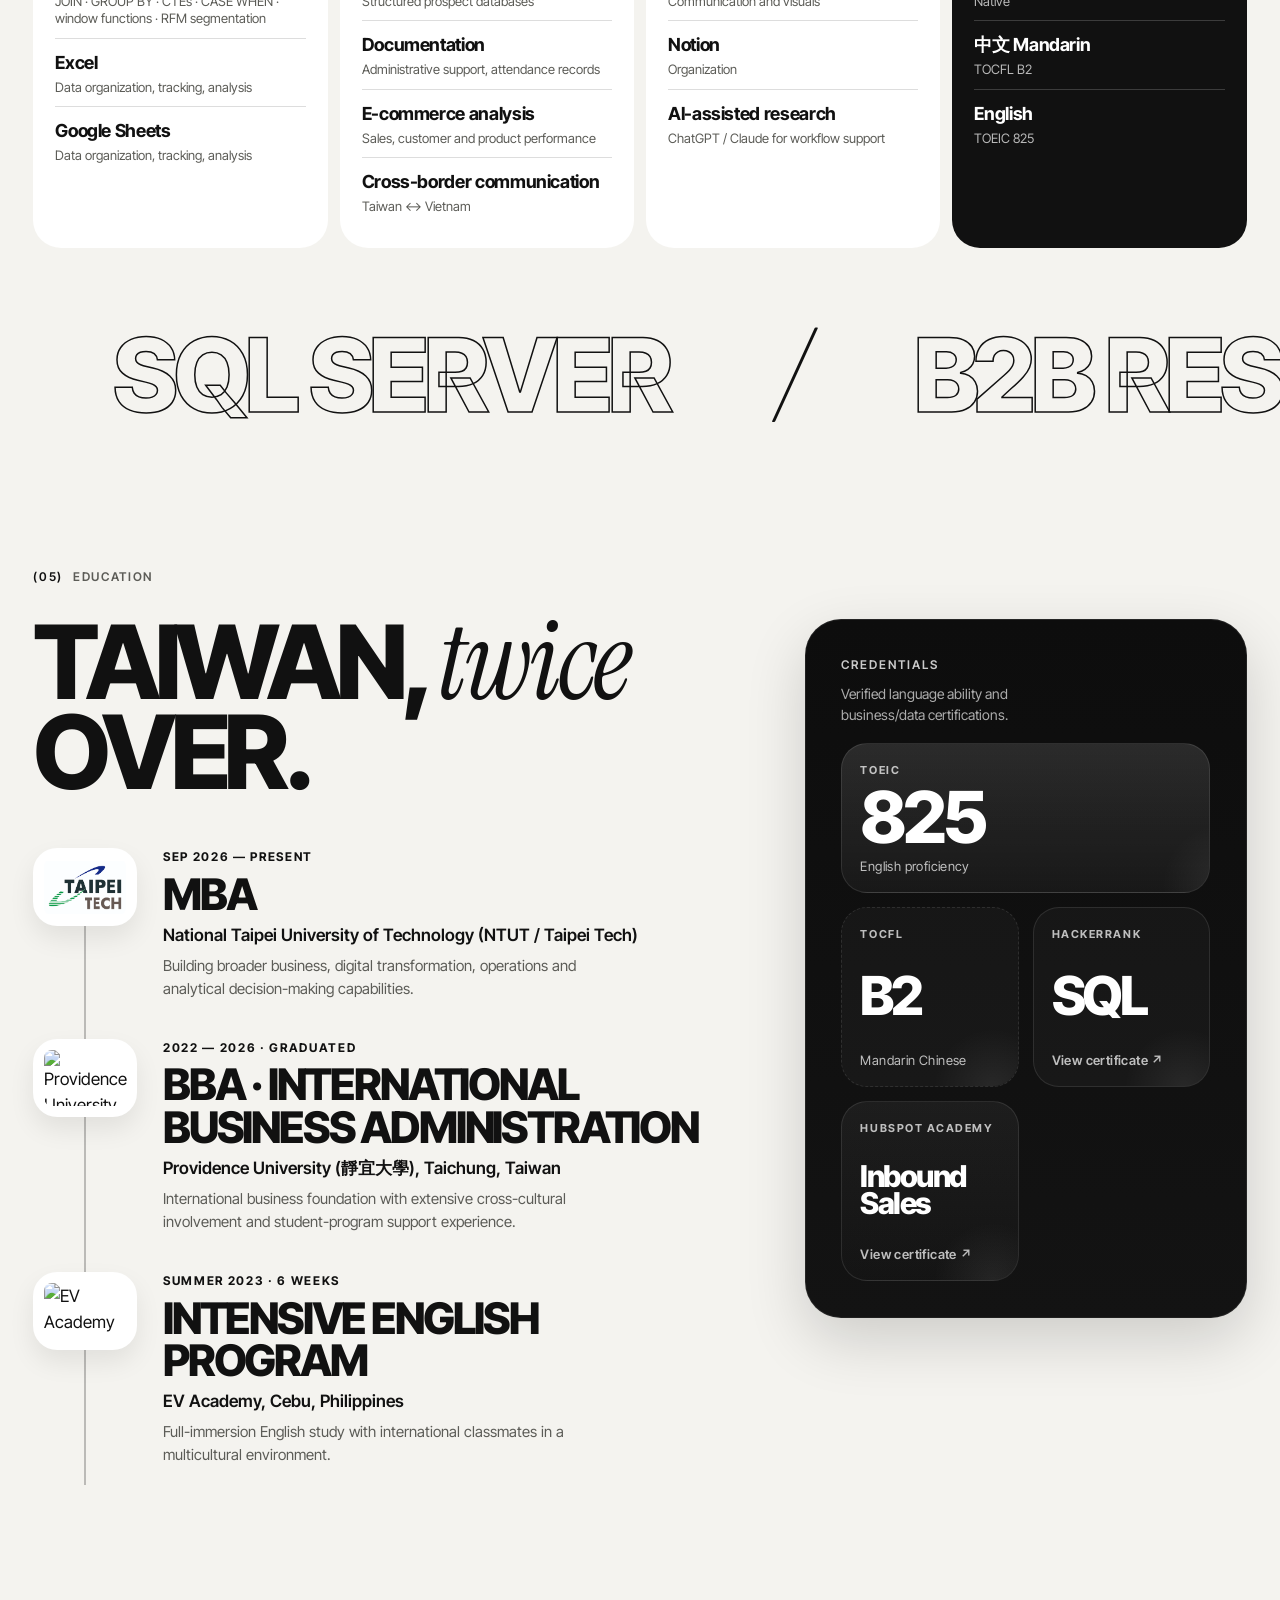
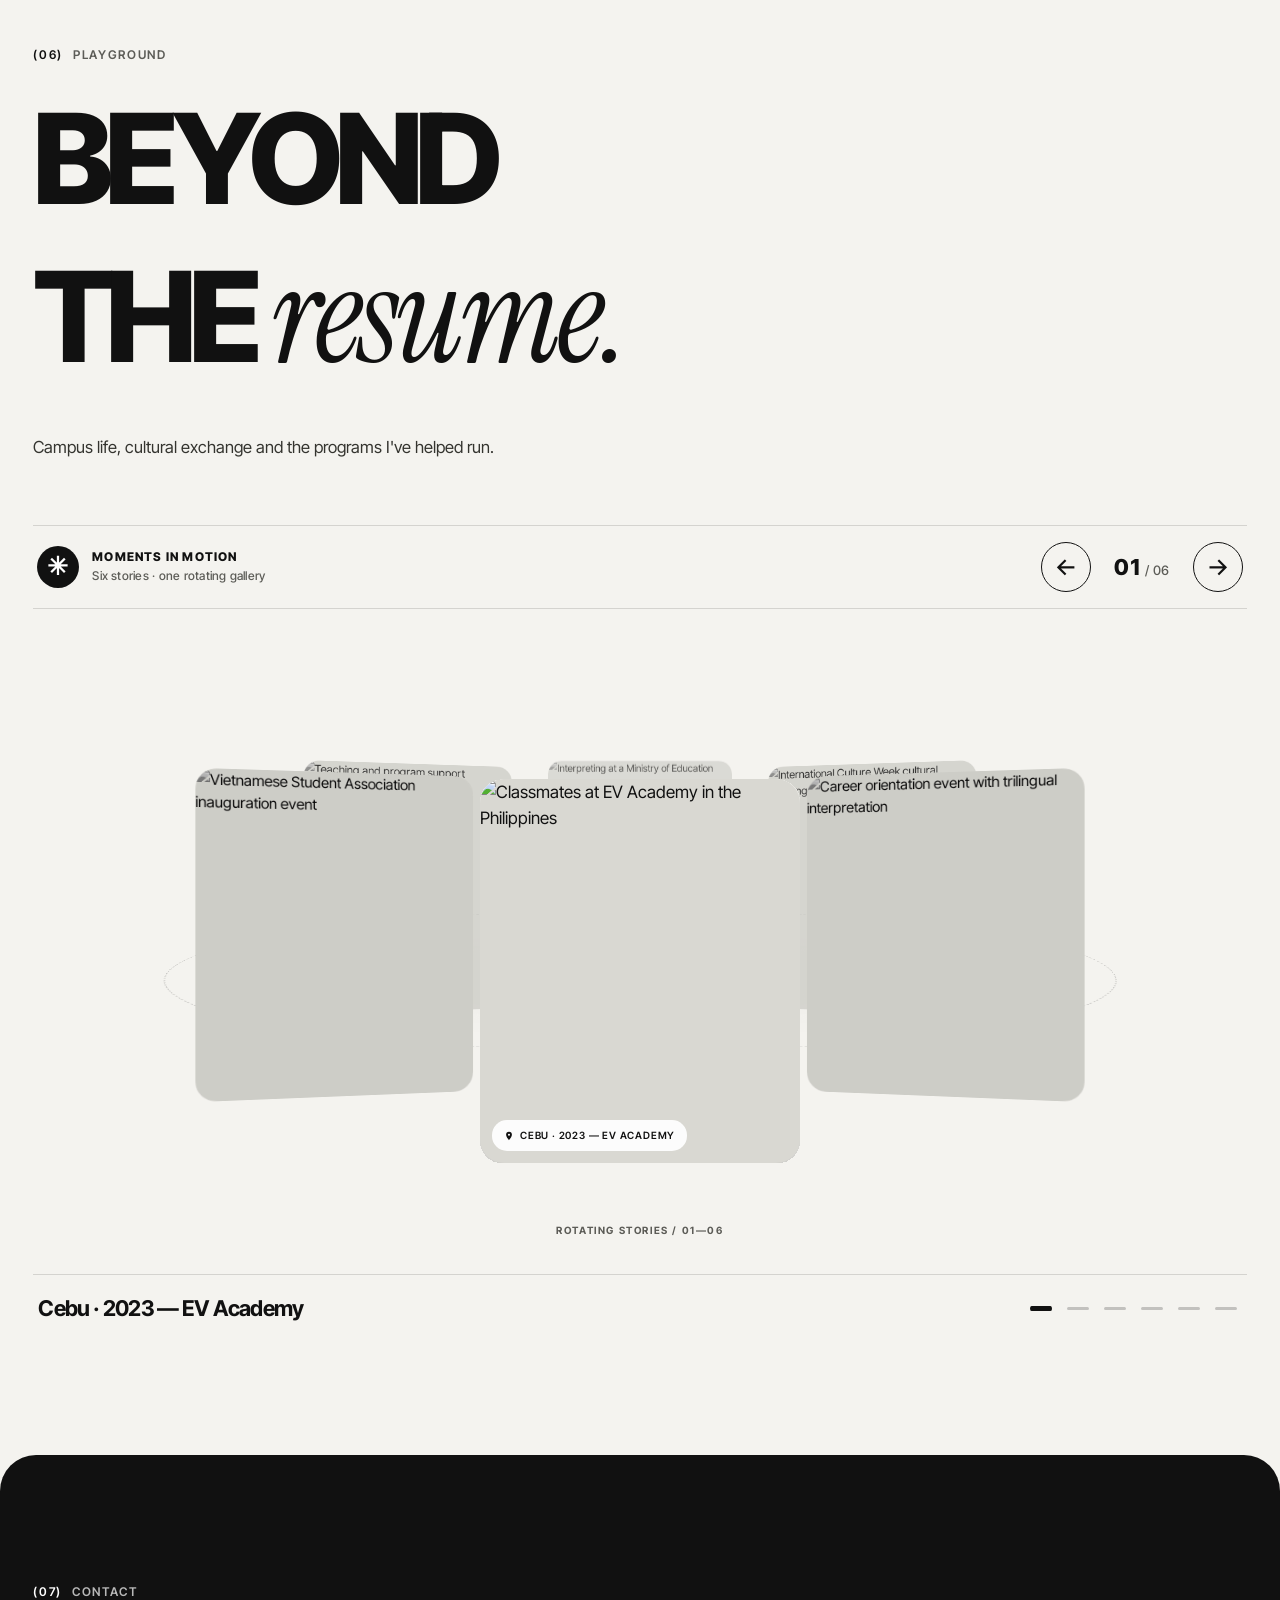
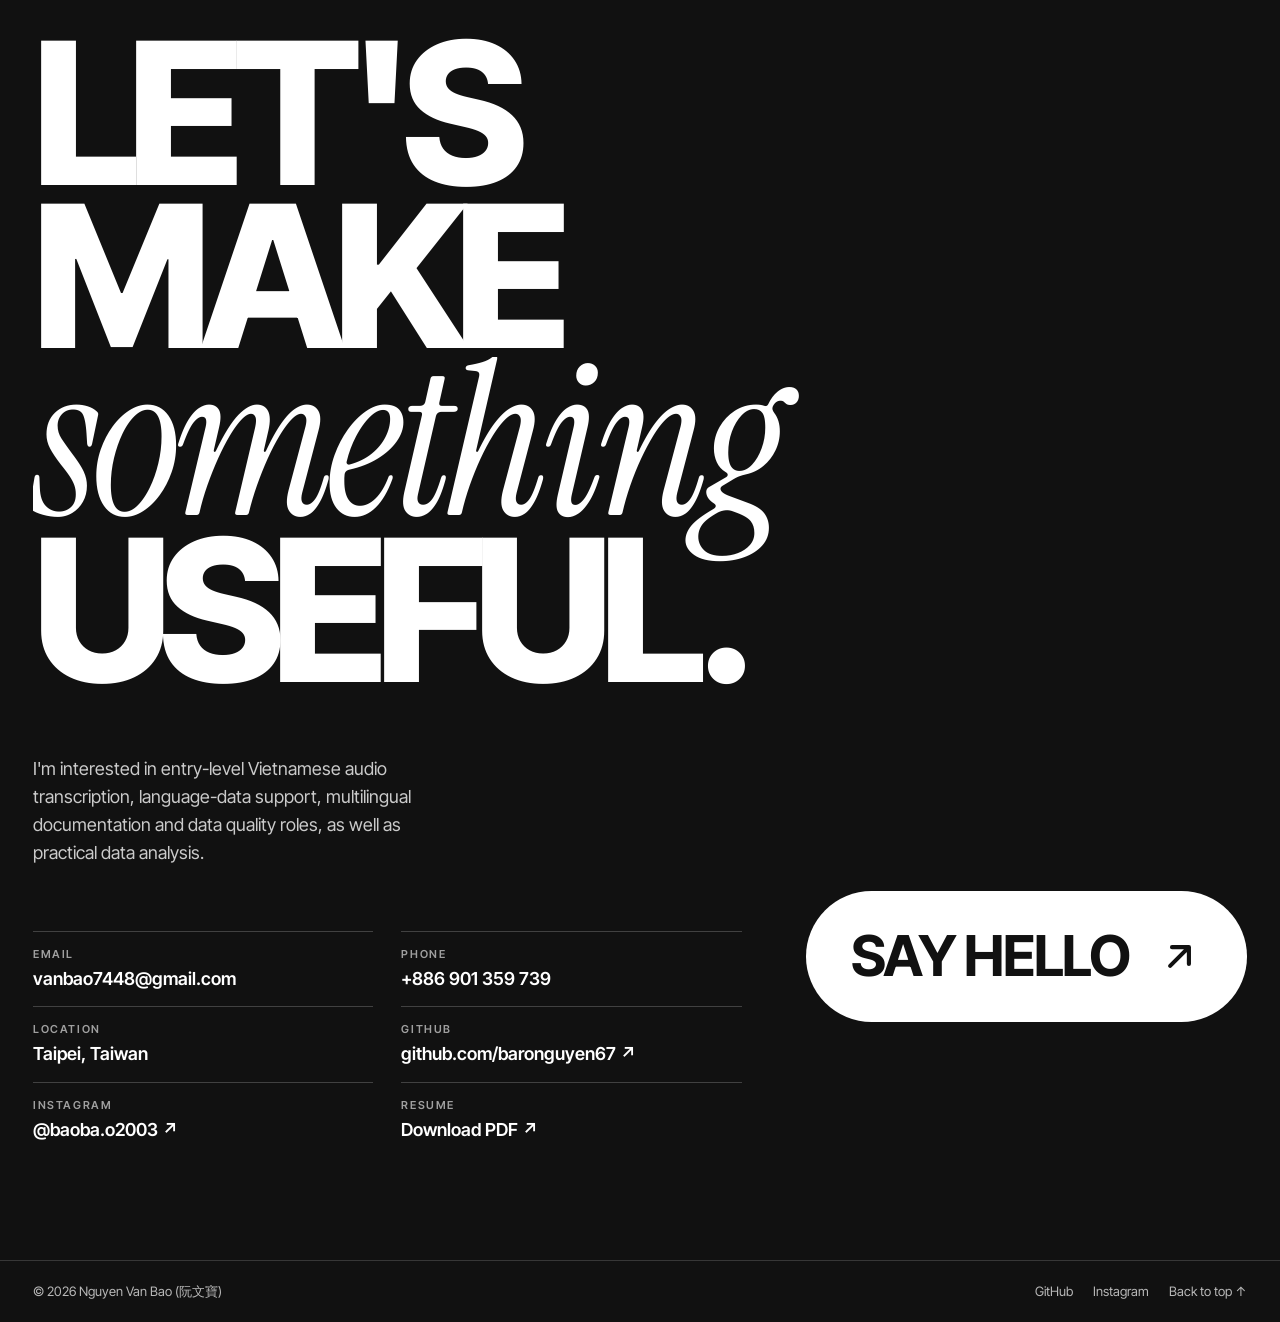
==== commit f7db49a3: "Deploy desktop rotating photo turntable and refresh CSS/JS cache" ====
--- a/index.html
+++ b/index.html
@@ -21,7 +21,7 @@
 <link rel="preconnect" href="https://fonts.googleapis.com">
 <link rel="preconnect" href="https://fonts.gstatic.com" crossorigin>
 <link rel="stylesheet" href="https://fonts.googleapis.com/css2?family=Inter+Tight:wght@400;500;600;700;800&family=Instrument+Serif:ital@0;1&display=swap">
-<link rel="stylesheet" href="css/style.css?v=20261024-desktop-photo-stack-v14">
+<link rel="stylesheet" href="css/style.css?v=20261024-turntable-v15">
 <link rel="preload" as="image" href="images/hero.jpg" fetchpriority="high">
 <script>document.documentElement.classList.add('js');</script>
 
@@ -558,6 +558,6 @@
   <p id="certCap"></p>
 </dialog>
 
-<script src="js/main.js?v=20261024-fix-selector-v13" defer></script>
+<script src="js/main.js?v=20261024-turntable-v15" defer></script>
 </body>
 </html>
--- a/css/style.css
+++ b/css/style.css
@@ -1034,3 +1034,264 @@
     transition:none!important;
   }
 }
+
+/* V15: Desktop circular photo turntable — mobile swipe carousel stays untouched */
+.turntable-toolbar,.turntable-footer{display:none}
+@media (min-width:901px){
+  .turntable-toolbar{
+    display:flex;
+    align-items:center;
+    justify-content:space-between;
+    flex-wrap:wrap;
+    gap:18px 30px;
+    margin:clamp(40px,5vw,72px) 0 0;
+    padding:16px 4px;
+    border-top:1px solid var(--line);
+    border-bottom:1px solid var(--line);
+  }
+  .turntable-intro{
+    display:flex;
+    align-items:center;
+    gap:13px;
+    text-transform:uppercase;
+    font-weight:800;
+    font-size:12px;
+    line-height:1.35;
+    letter-spacing:.1em;
+  }
+  .turntable-intro small{
+    display:block;
+    color:var(--mute);
+    text-transform:none;
+    font-weight:500;
+    font-size:12px;
+    letter-spacing:.02em;
+    margin-top:3px;
+  }
+  .turntable-mark{
+    width:42px;
+    height:42px;
+    display:grid;
+    place-items:center;
+    background:var(--ink);
+    color:#fff;
+    border-radius:50%;
+    font-size:25px;
+    line-height:1;
+  }
+  .turntable-controls{
+    display:flex;
+    align-items:center;
+    gap:13px;
+  }
+  .turntable-arrow{
+    border:1px solid var(--ink);
+    border-radius:50%;
+    background:transparent;
+    width:50px;
+    height:50px;
+    display:grid;
+    place-items:center;
+    font-size:24px;
+    line-height:1;
+    font-weight:500;
+    transition:background .25s,color .25s,transform .3s var(--ease);
+  }
+  .turntable-arrow:hover{background:var(--ink);color:#fff;transform:scale(1.06)}
+  .turntable-arrow:focus-visible,.turntable-dot:focus-visible{
+    outline:2px solid var(--ink);
+    outline-offset:4px;
+  }
+  .turntable-counter{
+    min-width:76px;
+    font-size:22px;
+    font-weight:800;
+    letter-spacing:-.05em;
+    text-align:center;
+    font-variant-numeric:tabular-nums;
+  }
+  .turntable-counter span{font-weight:500;font-size:13px;color:var(--mute);letter-spacing:.02em}
+  .play .collage.turntable-ready{
+    --tt-card-width:clamp(235px,25vw,355px);
+    position:relative;
+    display:block;
+    width:100%;
+    height:clamp(500px,51vw,660px);
+    margin-top:12px;
+    perspective:1250px;
+    perspective-origin:50% 45%;
+    transform-style:preserve-3d;
+    isolation:isolate;
+    overflow:visible;
+  }
+  .play .collage.turntable-ready::before{
+    content:"";
+    position:absolute;
+    z-index:0;
+    pointer-events:none;
+    width:min(78%,950px);
+    height:clamp(200px,24vw,300px);
+    left:50%;
+    top:54%;
+    transform:translate(-50%,-50%) rotateX(65deg);
+    border:1.5px dashed rgba(17,17,17,.22);
+    border-radius:50%;
+    background:radial-gradient(ellipse at center,rgba(17,17,17,.035),transparent 63%);
+  }
+  .play .collage.turntable-ready::after{
+    content:"ROTATING STORIES  /  01—06";
+    position:absolute;
+    bottom:35px;
+    left:50%;
+    transform:translateX(-50%);
+    z-index:0;
+    font-size:10px;
+    font-weight:700;
+    letter-spacing:.16em;
+    color:var(--mute);
+    white-space:nowrap;
+    pointer-events:none;
+  }
+  .play .collage.turntable-ready .cp{
+    position:absolute!important;
+    top:50%;
+    left:50%;
+    right:auto!important;
+    bottom:auto!important;
+    display:block;
+    width:var(--tt-card-width);
+    height:calc(var(--tt-card-width) * 1.2);
+    aspect-ratio:auto!important;
+    border-radius:24px;
+    margin:0!important;
+    max-width:none;
+    overflow:hidden;
+    backface-visibility:visible;
+    transform-origin:center center;
+    box-shadow:0 8px 28px rgba(17,17,17,.12)!important;
+    transition:box-shadow .5s var(--ease),opacity .35s ease;
+    cursor:pointer;
+  }
+  .play .collage.turntable-ready .cp::after{
+    content:"";
+    position:absolute;
+    inset:0;
+    z-index:1;
+    background:rgba(9,9,9,.22);
+    opacity:.24;
+    pointer-events:none;
+    transition:opacity .5s;
+  }
+  .play .collage.turntable-ready .cp.tt-active{
+    box-shadow:0 28px 60px rgba(17,17,17,.28),0 0 0 6px var(--paper)!important;
+  }
+  .play .collage.turntable-ready .cp.tt-active::after{opacity:0}
+  .play .collage.turntable-ready .cp img,
+  .play .collage.turntable-ready .cp:hover img{
+    width:100%;
+    height:100%!important;
+    max-width:none;
+    object-fit:cover;
+    transform:none!important;
+    scale:1!important;
+    filter:grayscale(1) contrast(1.06) brightness(.86);
+    transition:filter .55s ease;
+  }
+  .play .collage.turntable-ready .cp.tt-active img,
+  .play .collage.turntable-ready .cp.tt-active:hover img{
+    filter:grayscale(0) contrast(1) brightness(1) saturate(1.08);
+  }
+  .play .collage.turntable-ready .cp figcaption,
+  .play .collage.turntable-ready .cp:hover figcaption{
+    width:max-content;
+    max-width:calc(100% - 24px);
+    left:12px;
+    right:12px;
+    bottom:12px;
+    font-size:10px;
+    line-height:1.35;
+    white-space:normal;
+    overflow-wrap:anywhere;
+    border-radius:15px;
+    padding:9px 12px;
+    opacity:0;
+    transform:translateY(7px);
+    pointer-events:none;
+    transition:opacity .35s,transform .35s;
+    z-index:3;
+  }
+  .play .collage.turntable-ready .cp.tt-active figcaption{
+    opacity:1;
+    transform:translateY(0);
+  }
+  .play .collage.turntable-ready .tt-photo-action{
+    position:absolute;
+    inset:0;
+    z-index:2;
+    display:block;
+    width:100%;
+    height:100%;
+    border:0;
+    border-radius:inherit;
+    background:transparent;
+    cursor:pointer;
+  }
+  .play .collage.turntable-ready .tt-photo-action:focus-visible{
+    outline:4px solid #fff;
+    outline-offset:-8px;
+  }
+  .play .collage.turntable-ready .chat,
+  .play .collage.turntable-ready .note{display:none!important}
+  .turntable-footer{
+    display:flex;
+    align-items:center;
+    justify-content:space-between;
+    gap:20px;
+    margin-top:0;
+    padding:16px 5px 0;
+    border-top:1px solid var(--line);
+  }
+  .turntable-active-caption{
+    font-size:clamp(16px,1.7vw,22px);
+    letter-spacing:-.03em;
+    font-weight:700;
+    max-width:65%;
+    overflow-wrap:anywhere;
+  }
+  .turntable-progress{display:flex;gap:5px;align-items:center}
+  .turntable-dot{
+    position:relative;
+    padding:13px 5px;
+    border:0;
+    background:transparent;
+    width:32px;
+    height:36px;
+    display:grid;
+    place-items:center;
+  }
+  .turntable-dot::after{
+    content:"";
+    display:block;
+    width:100%;
+    height:3px;
+    border-radius:999px;
+    background:rgba(17,17,17,.22);
+    transition:background .3s,transform .3s;
+  }
+  .turntable-dot[aria-pressed="true"]::after{
+    background:var(--ink);
+    transform:scaleY(1.7);
+  }
+}
+@media (min-width:901px) and (max-width:1050px){
+  .play .collage.turntable-ready{
+    --tt-card-width:clamp(225px,25vw,280px);
+    height:510px;
+  }
+}
+@media (prefers-reduced-motion:reduce){
+  .play .collage.turntable-ready .cp,
+  .play .collage.turntable-ready .cp img{
+    transition:none!important;
+  }
+}
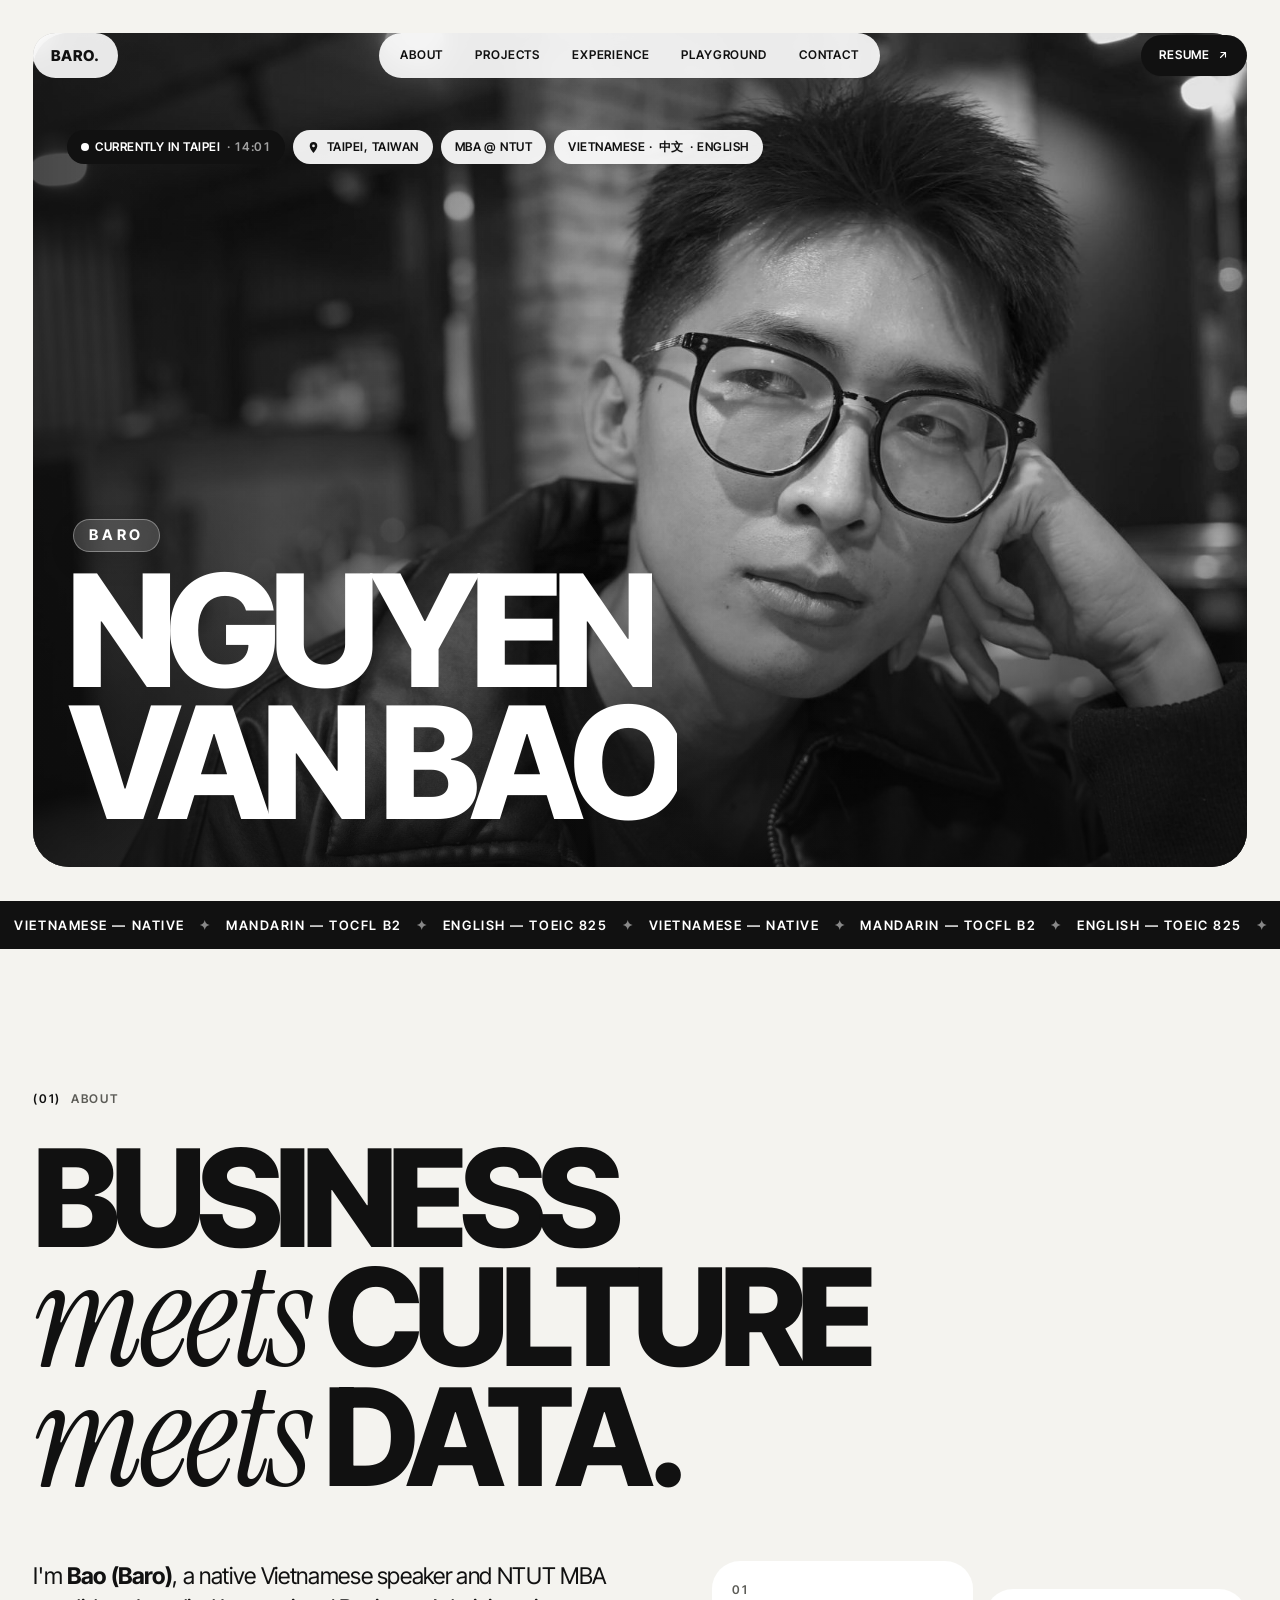
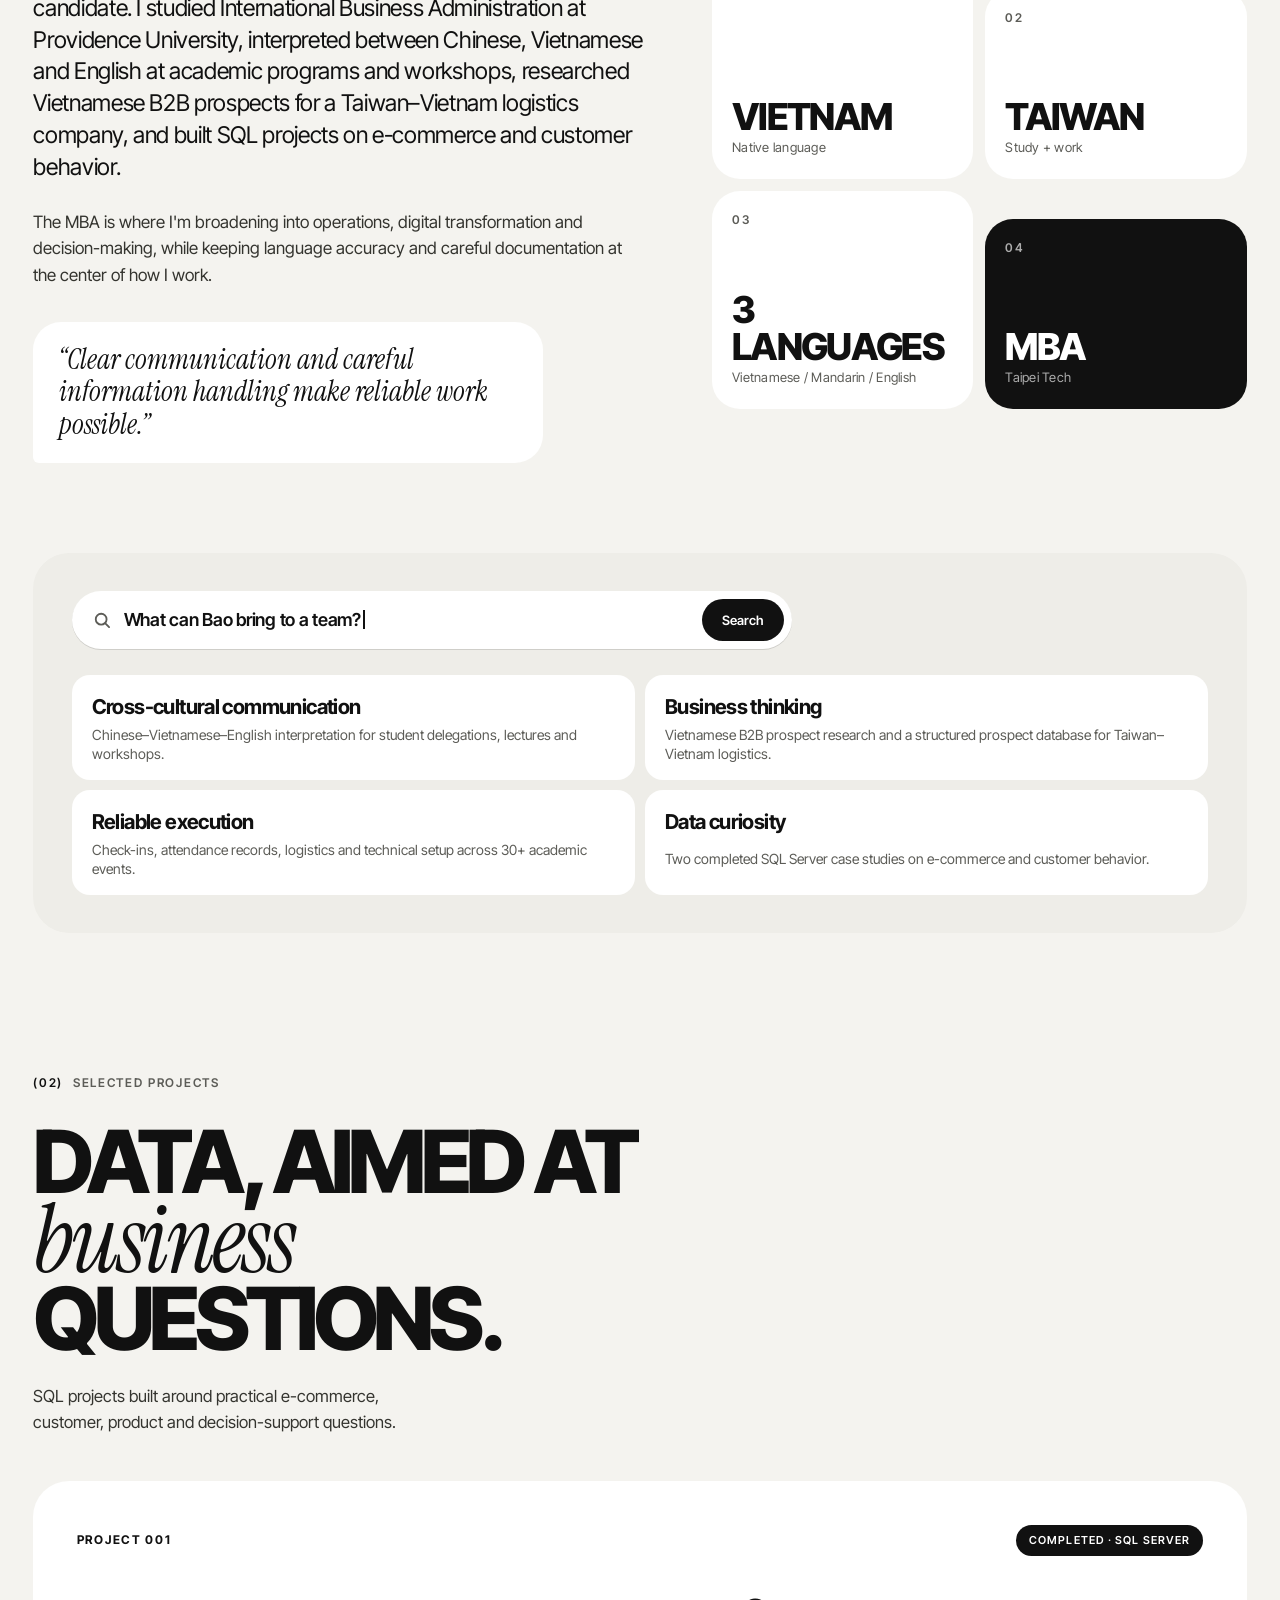
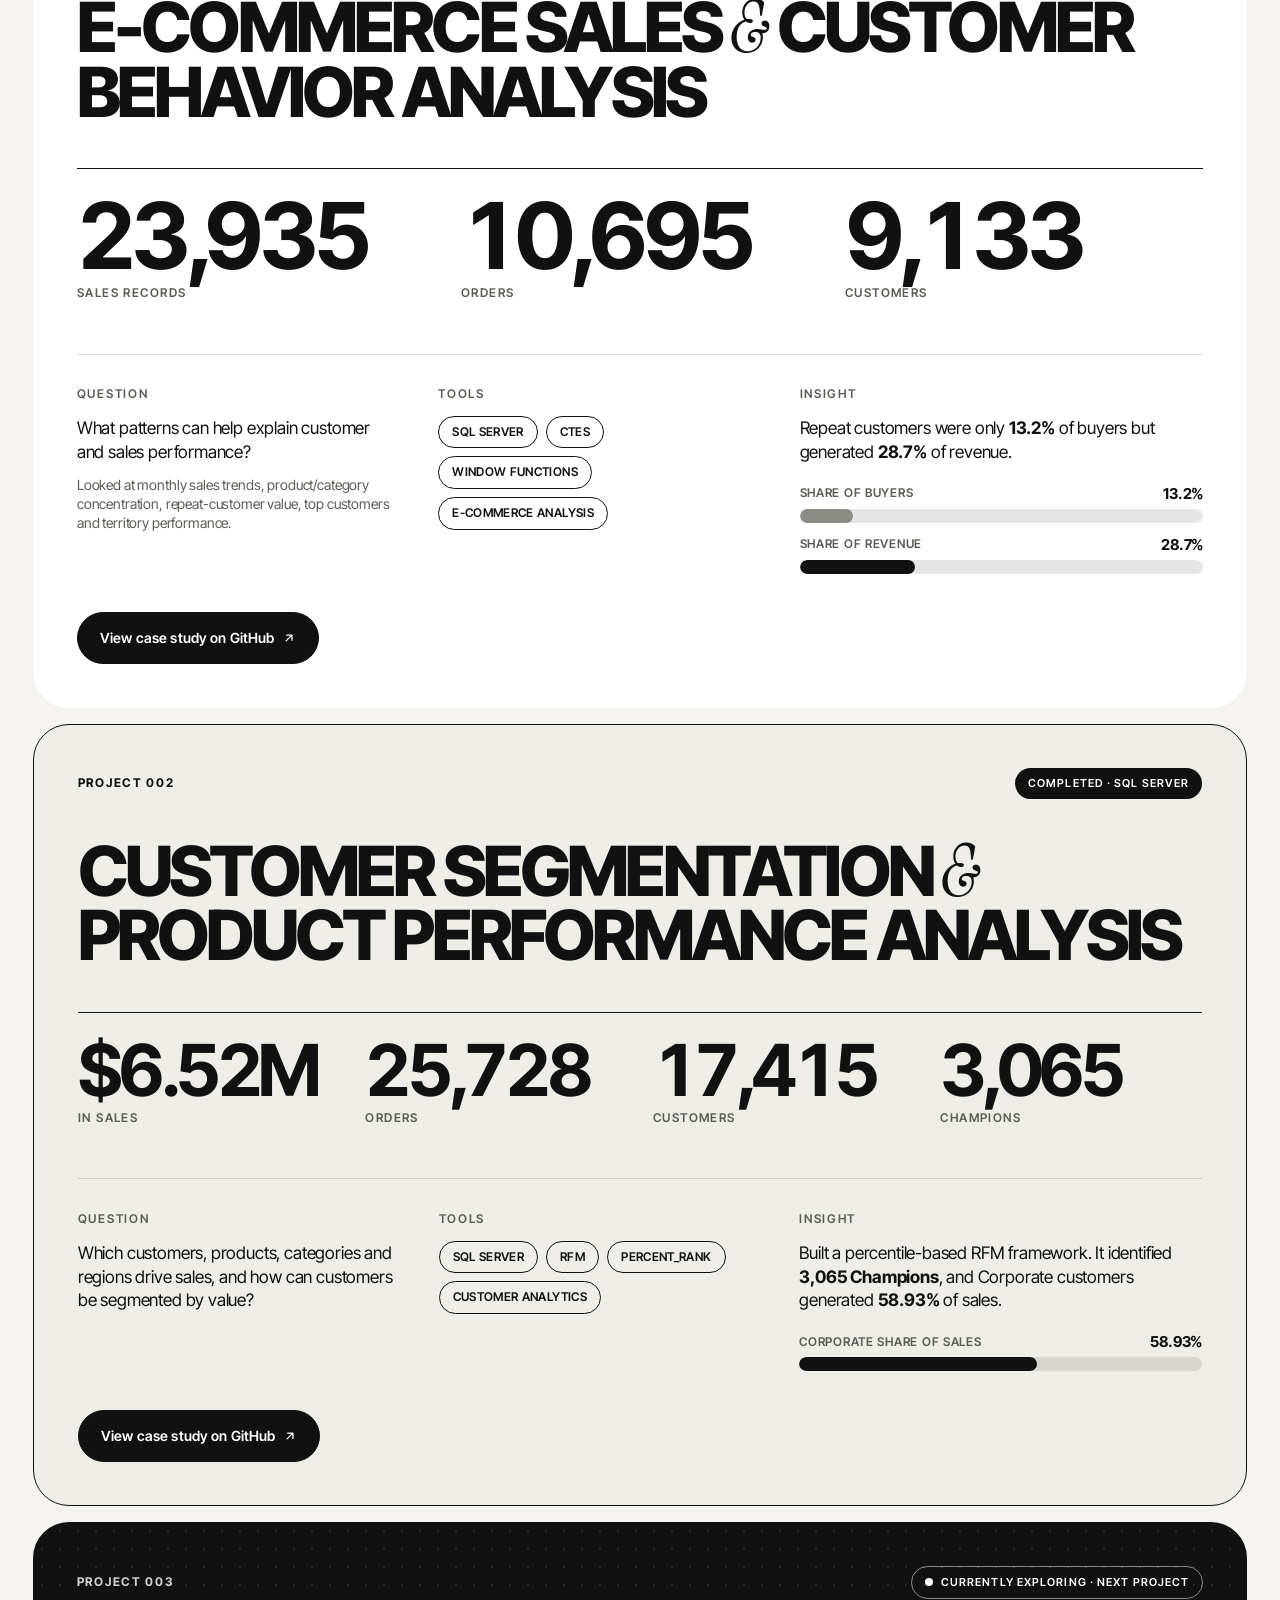
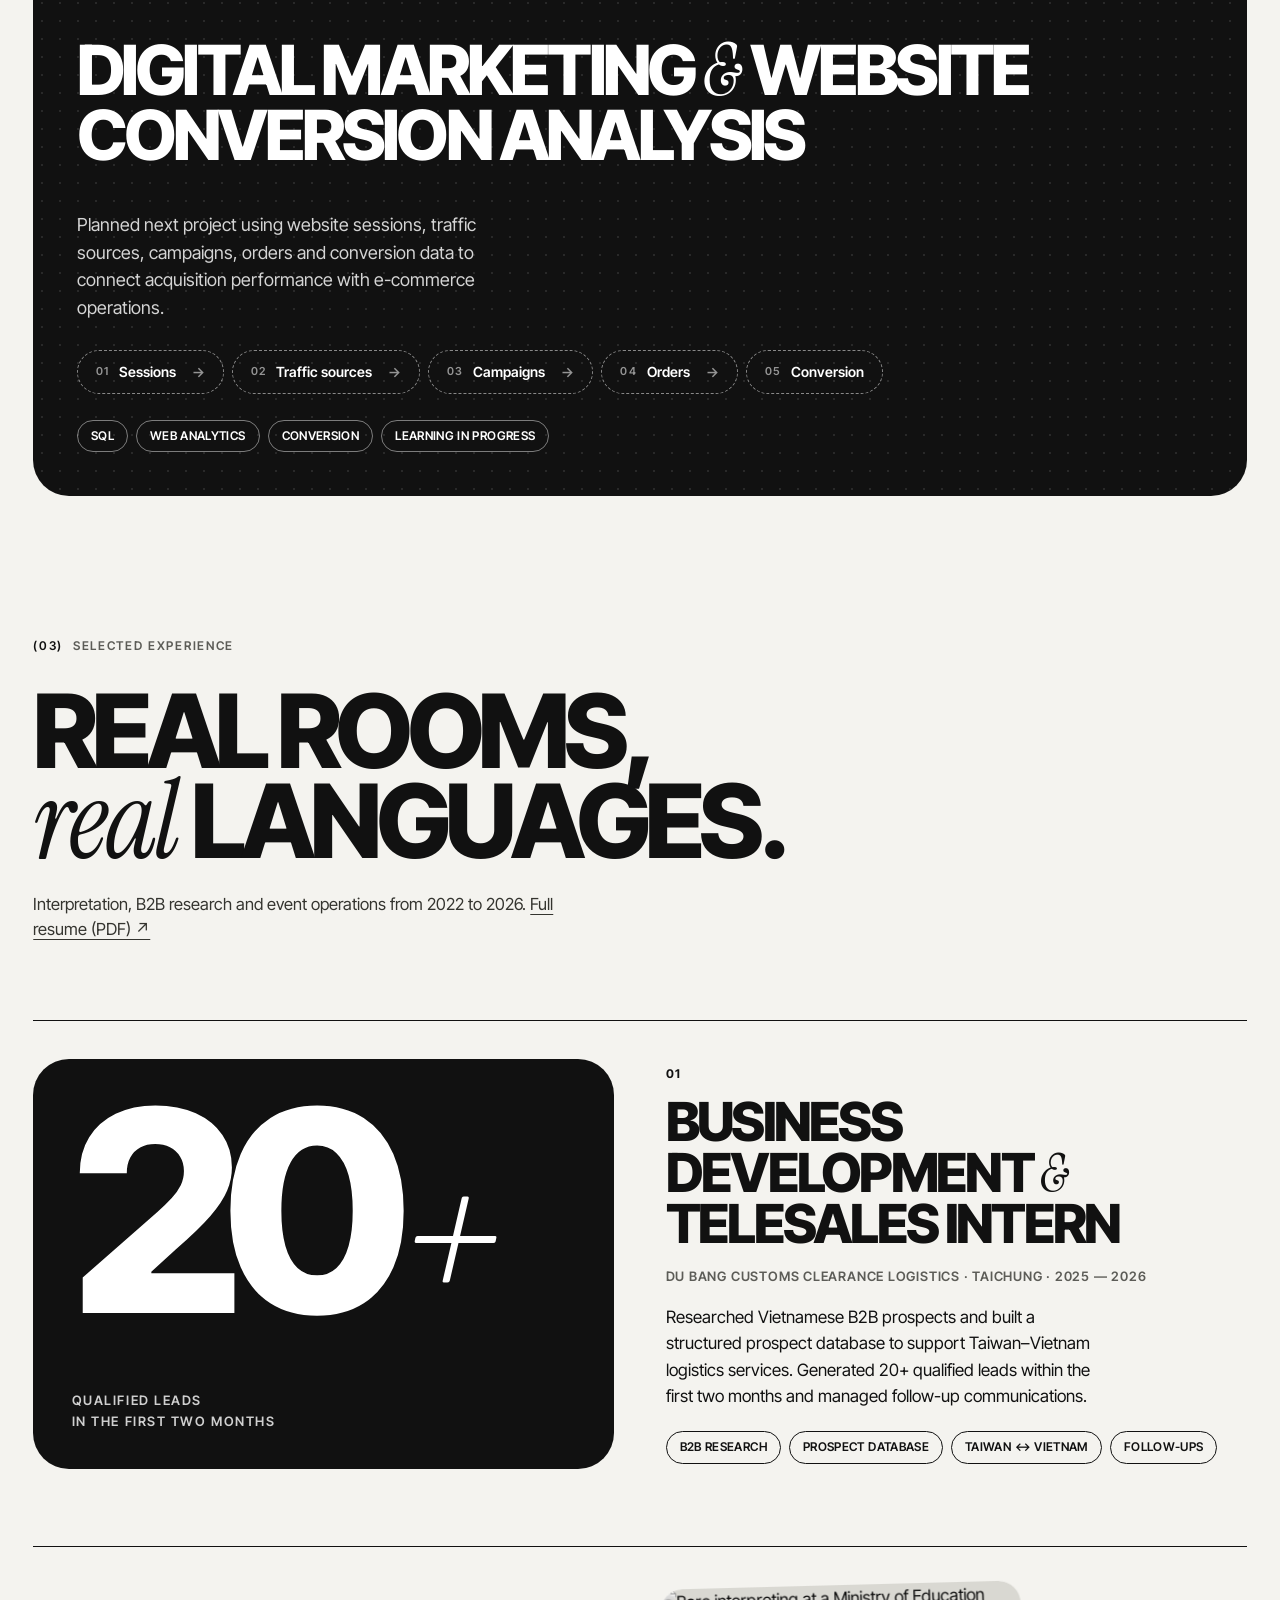
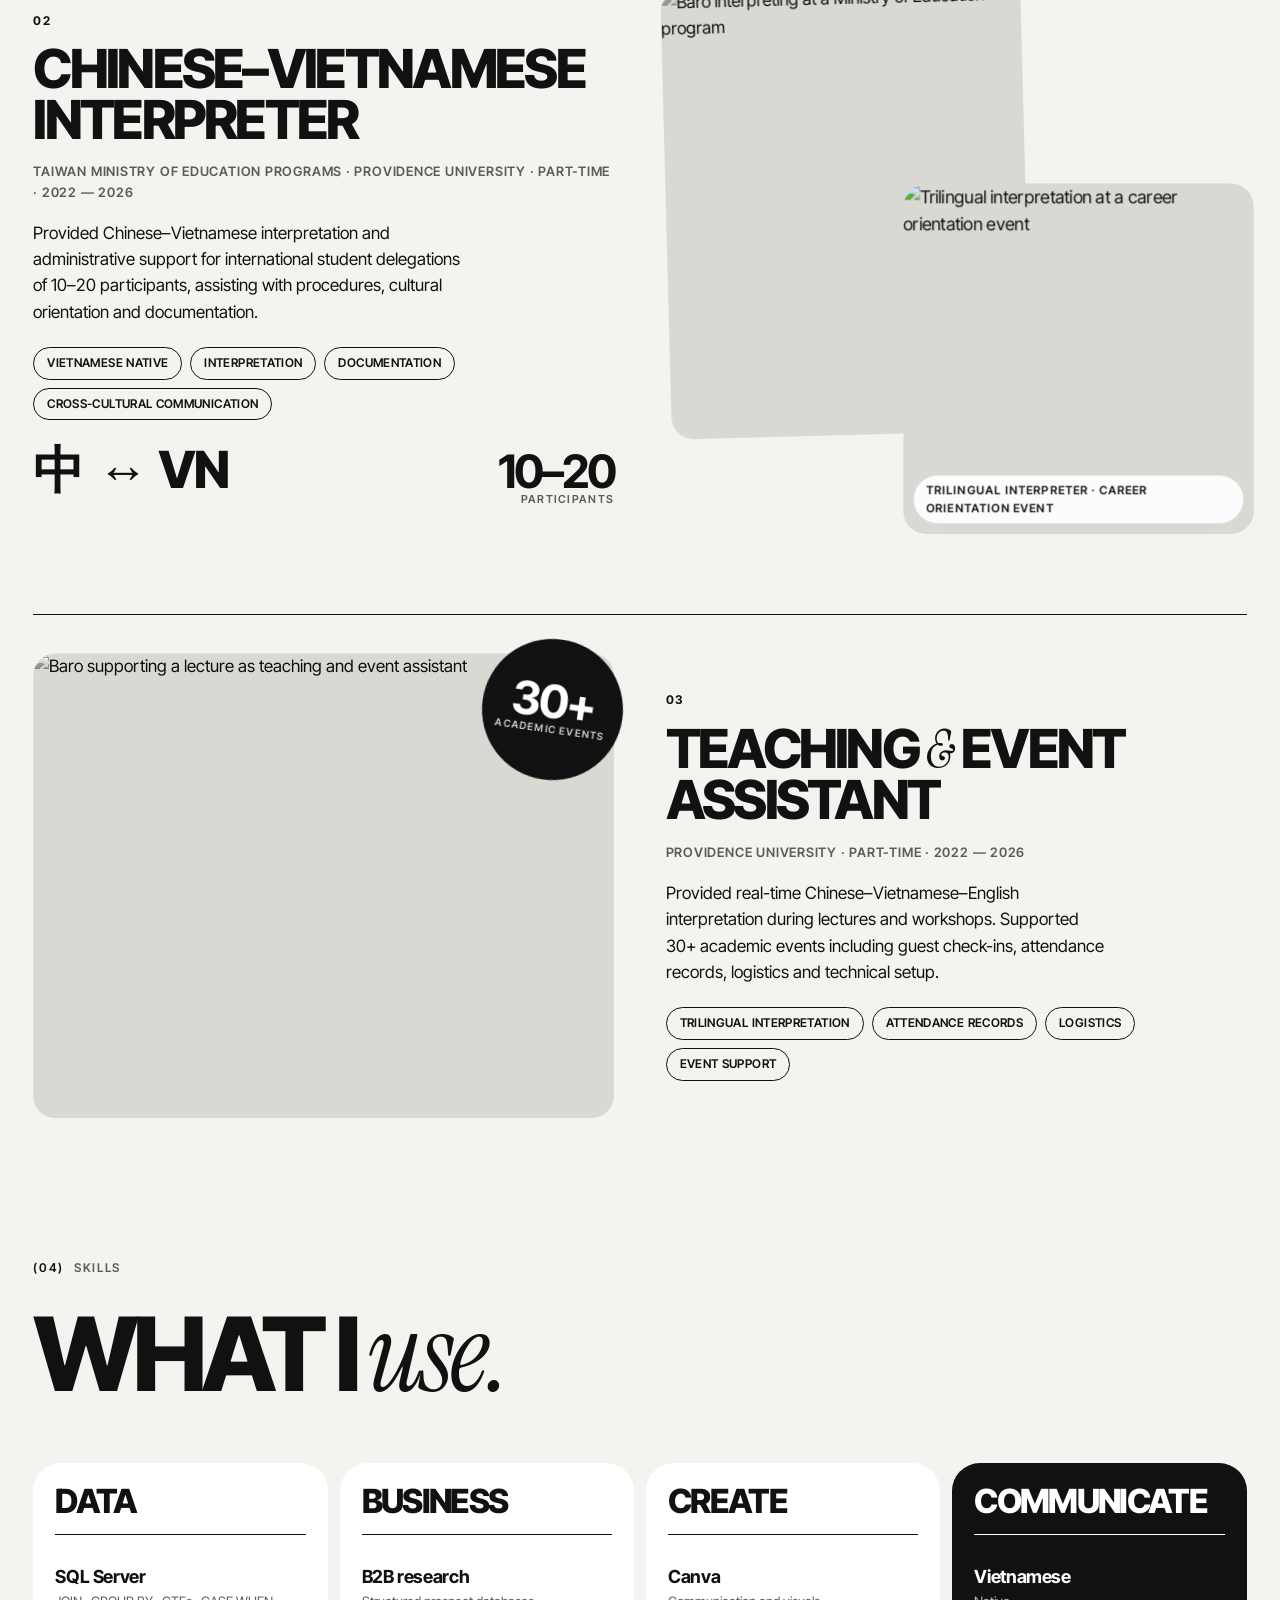
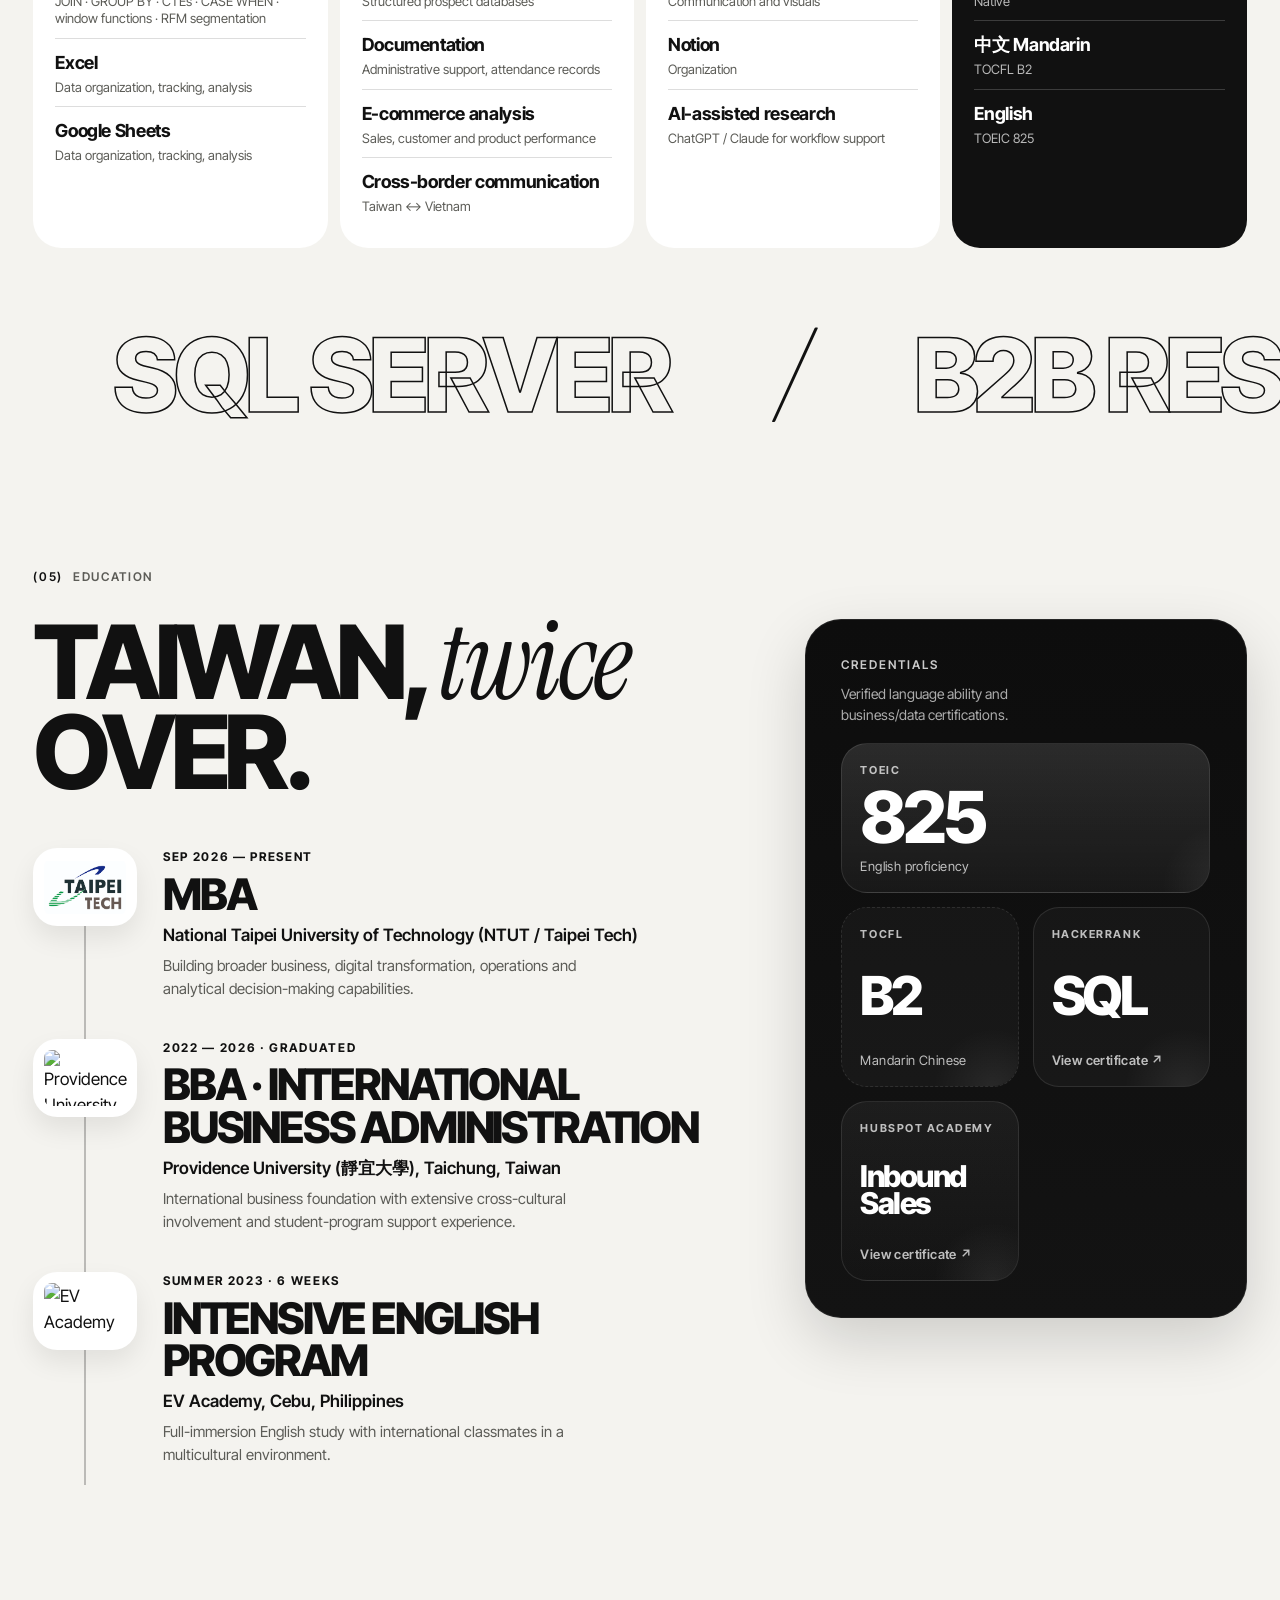
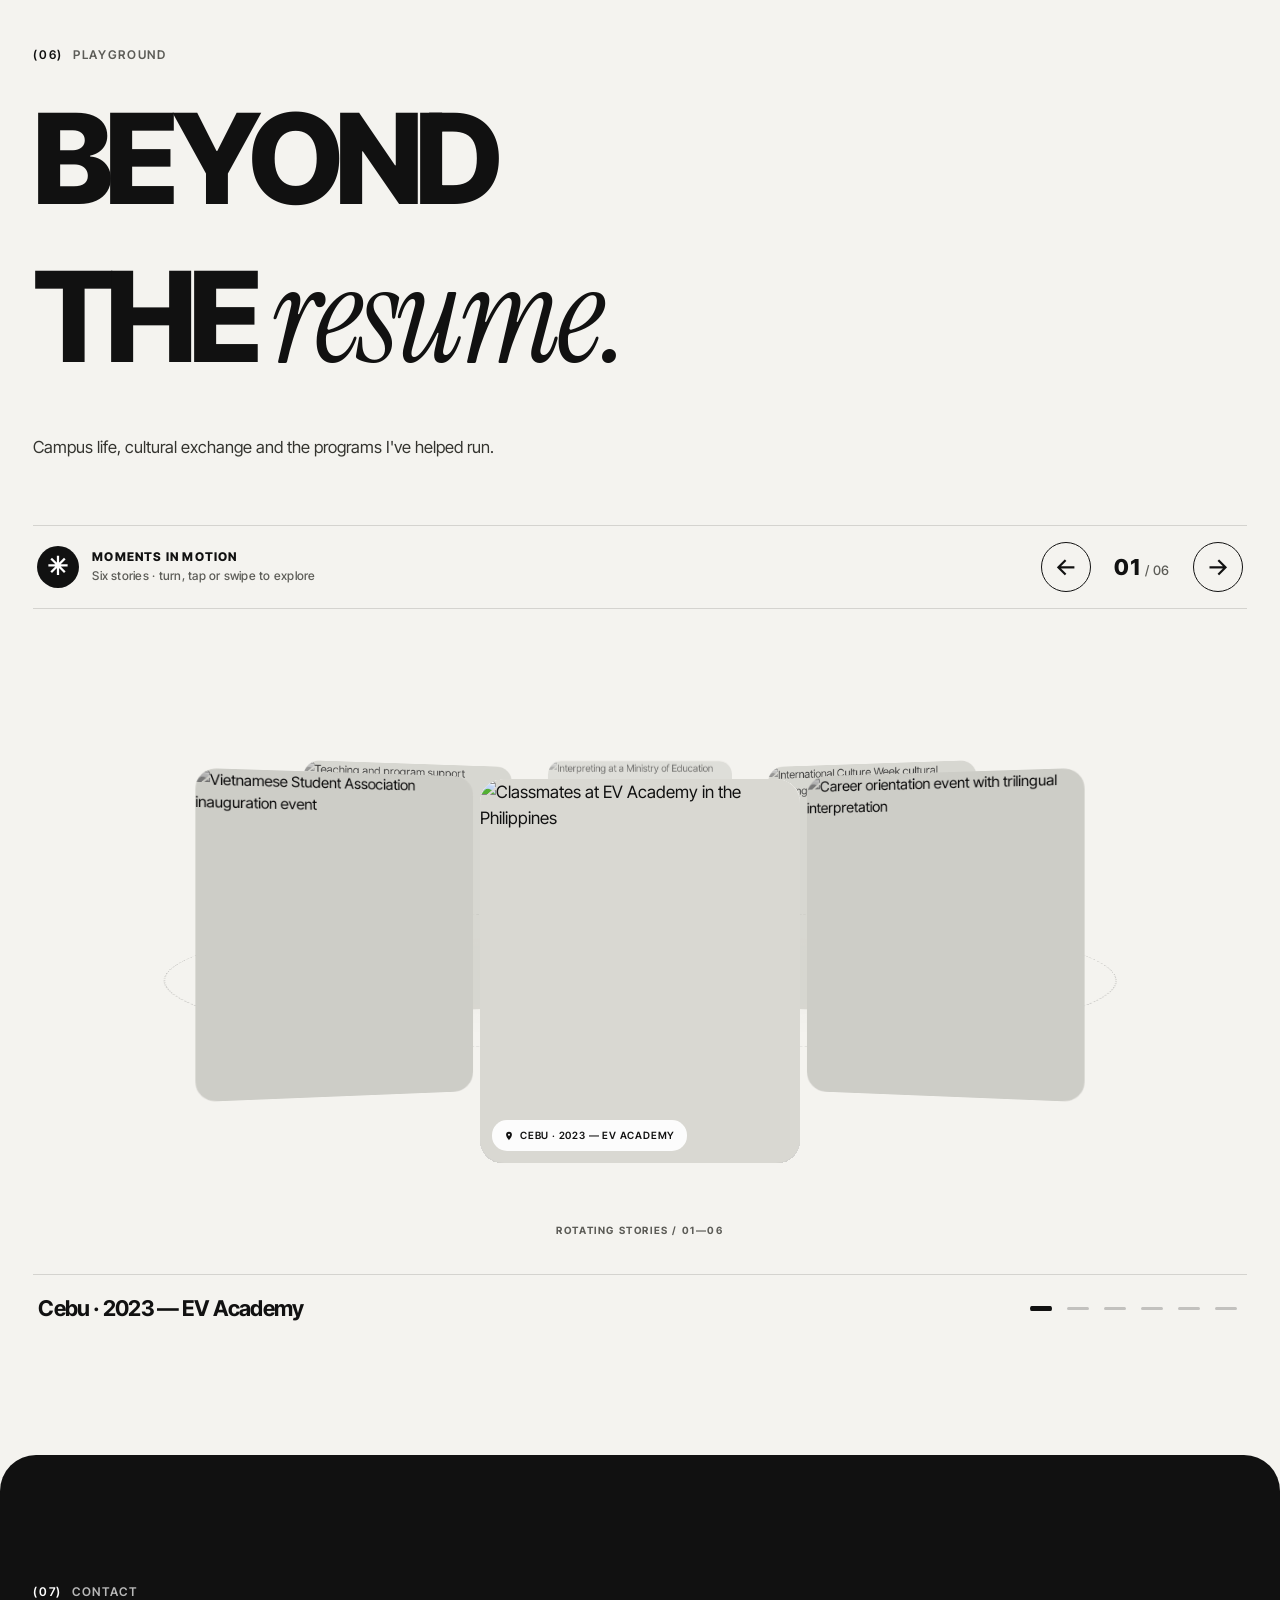
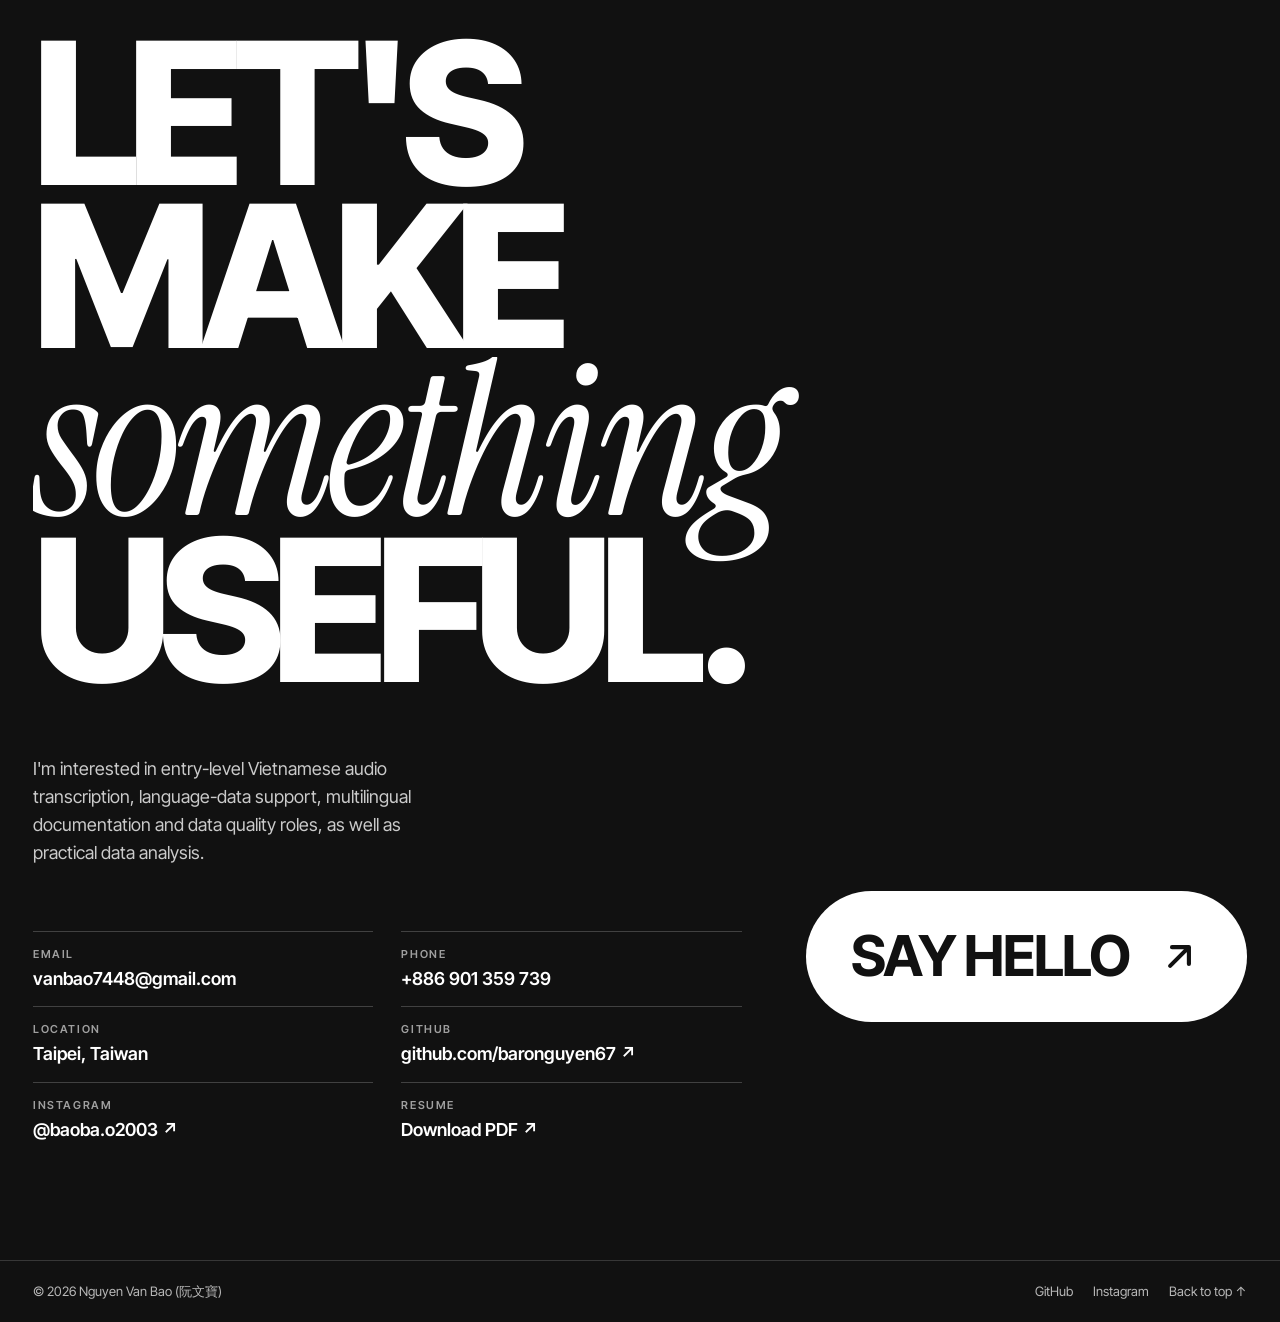
==== commit 068acbd0: "Publish mobile 3D photo carousel V16 with fresh CSS and JS assets" ====
--- a/index.html
+++ b/index.html
@@ -21,7 +21,7 @@
 <link rel="preconnect" href="https://fonts.googleapis.com">
 <link rel="preconnect" href="https://fonts.gstatic.com" crossorigin>
 <link rel="stylesheet" href="https://fonts.googleapis.com/css2?family=Inter+Tight:wght@400;500;600;700;800&family=Instrument+Serif:ital@0;1&display=swap">
-<link rel="stylesheet" href="css/style.css?v=20261024-turntable-v15">
+<link rel="stylesheet" href="css/style.css?v=20261024-turntable-mobile-v16">
 <link rel="preload" as="image" href="images/hero.jpg" fetchpriority="high">
 <script>document.documentElement.classList.add('js');</script>
 
@@ -477,7 +477,7 @@
     <div class="turntable-toolbar" aria-label="Rotating photo gallery controls">
       <div class="turntable-intro">
         <span class="turntable-mark" aria-hidden="true">✳</span>
-        <span>Moments in motion <small>Six stories · one rotating gallery</small></span>
+        <span>Moments in motion <small>Six stories · turn, tap or swipe to explore</small></span>
       </div>
       <div class="turntable-controls">
         <button class="turntable-arrow" id="turntablePrev" type="button" aria-label="Previous photo">←</button>
@@ -558,6 +558,6 @@
   <p id="certCap"></p>
 </dialog>
 
-<script src="js/main.js?v=20261024-turntable-v15" defer></script>
+<script src="js/main.js?v=20261024-turntable-mobile-v16" defer></script>
 </body>
 </html>
--- a/css/style.css
+++ b/css/style.css
@@ -1035,9 +1035,9 @@
   }
 }
 
-/* V15: Desktop circular photo turntable — mobile swipe carousel stays untouched */
+/* V16: 3D turntable shared by desktop and mobile */
 .turntable-toolbar,.turntable-footer{display:none}
-@media (min-width:901px){
+@media (min-width:0px){
   .turntable-toolbar{
     display:flex;
     align-items:center;
@@ -1295,3 +1295,198 @@
     transition:none!important;
   }
 }
+
+/* V16 mobile/tablet layout: same circular turntable, optimized for touch */
+@media (max-width:900px){
+  #playground{overflow:hidden}
+  #playground .turntable-toolbar{
+    display:flex;
+    flex-direction:column;
+    flex-wrap:nowrap;
+    align-items:stretch;
+    justify-content:center;
+    gap:13px;
+    margin:34px 0 0;
+    padding:14px 0 10px;
+    border-block:1px solid var(--line);
+  }
+  #playground .turntable-intro{
+    gap:10px;
+    font-size:11px;
+    letter-spacing:.09em;
+  }
+  #playground .turntable-intro small{font-size:11px}
+  #playground .turntable-mark{width:36px;height:36px;font-size:23px}
+  #playground .turntable-controls{
+    width:100%;
+    justify-content:space-between;
+    align-items:center;
+    gap:10px;
+  }
+  #playground .turntable-arrow{
+    flex:none;
+    width:48px;
+    height:48px;
+    font-size:23px;
+    background:var(--ink);
+    color:#fff;
+  }
+  #playground .turntable-arrow:active{transform:scale(.95)}
+  #playground .turntable-counter{font-size:22px}
+  #playground .collage.turntable-ready{
+    --tt-card-width:clamp(185px,57vw,265px);
+    display:block;
+    position:relative;
+    isolation:isolate;
+    overflow:visible;
+    width:100%;
+    max-width:100%;
+    height:clamp(385px,112vw,515px);
+    min-height:0;
+    margin:0;
+    padding:0;
+    gap:0;
+    scroll-snap-type:none;
+    scroll-padding:0;
+    overscroll-behavior:auto;
+    scrollbar-width:none;
+    perspective:980px;
+    perspective-origin:50% 48%;
+    transform-style:preserve-3d;
+    touch-action:pan-y;
+    -webkit-user-select:none;
+    user-select:none;
+  }
+  #playground .collage.turntable-ready::before{
+    top:51%;
+    width:min(89%,490px);
+    height:clamp(100px,34vw,195px);
+    border-color:rgba(17,17,17,.25);
+  }
+  #playground .collage.turntable-ready::after{
+    bottom:15px;
+    font-size:9px;
+    letter-spacing:.1em;
+  }
+  #playground .collage.turntable-ready .cp,
+  #playground .collage.turntable-ready .cp:nth-child(even){
+    position:absolute!important;
+    top:50%;
+    left:50%;
+    right:auto!important;
+    bottom:auto!important;
+    display:block;
+    flex:none;
+    width:var(--tt-card-width)!important;
+    max-width:none!important;
+    height:calc(var(--tt-card-width) * 1.22)!important;
+    aspect-ratio:auto!important;
+    margin:0!important;
+    padding:0;
+    border-radius:22px;
+    scroll-snap-align:none;
+    box-shadow:0 8px 26px rgba(17,17,17,.12)!important;
+    transform:var(--tt-transform)!important;
+    transform-origin:center center;
+    overflow:hidden;
+    touch-action:pan-y;
+  }
+  #playground .collage.turntable-ready .cp.tt-active{
+    box-shadow:0 22px 40px rgba(17,17,17,.3),0 0 0 4px var(--paper)!important;
+  }
+  #playground .collage.turntable-ready .cp img,
+  #playground .collage.turntable-ready .cp:hover img{
+    display:block;
+    width:100%;
+    height:100%!important;
+    scale:1!important;
+    transform:none!important;
+    object-fit:cover;
+    filter:grayscale(1) contrast(1.06) brightness(.83);
+    transition:filter .55s ease;
+    pointer-events:none;
+  }
+  #playground .collage.turntable-ready .cp.tt-active img,
+  #playground .collage.turntable-ready .cp.tt-active:hover img{
+    filter:grayscale(0) contrast(1) brightness(1) saturate(1.09);
+  }
+  #playground .collage.turntable-ready .cp.tt-active::after{opacity:0}
+  #playground .collage.turntable-ready .cp .tt-photo-action{
+    display:block;
+    position:absolute;
+    inset:0;
+    z-index:5;
+    border:0;
+    width:100%;
+    height:100%;
+    background:transparent;
+    cursor:pointer;
+    touch-action:pan-y;
+  }
+  #playground .collage.turntable-ready .cp figcaption,
+  #playground .collage.turntable-ready .cp:hover figcaption{
+    position:absolute;
+    left:8px;
+    right:8px;
+    bottom:8px;
+    width:max-content;
+    max-width:calc(100% - 16px);
+    padding:7px 9px;
+    border-radius:11px;
+    white-space:normal;
+    overflow-wrap:anywhere;
+    font-size:9px;
+    letter-spacing:.02em;
+    line-height:1.35;
+    opacity:0;
+    visibility:hidden;
+    transform:translateY(5px);
+    pointer-events:none;
+    z-index:6;
+  }
+  #playground .collage.turntable-ready .cp.tt-active figcaption{
+    opacity:1;
+    visibility:visible;
+    transform:translateY(0);
+  }
+  #playground .collage.turntable-ready .chat,
+  #playground .collage.turntable-ready .note{display:none!important}
+  #playground .turntable-footer{
+    display:flex;
+    flex-direction:column;
+    align-items:stretch;
+    gap:8px;
+    margin-top:4px;
+    padding:14px 0 4px;
+  }
+  #playground .turntable-active-caption{
+    max-width:100%;
+    min-height:26px;
+    font-size:clamp(15px,4vw,19px);
+  }
+  #playground .turntable-progress{
+    width:100%;
+    justify-content:space-between;
+    gap:2px;
+  }
+  #playground .turntable-dot{
+    flex:1;
+    min-width:40px;
+    min-height:44px;
+    width:auto;
+    height:44px;
+    padding:14px 5px;
+  }
+}
+@media (max-width:390px){
+  #playground .collage.turntable-ready{
+    --tt-card-width:clamp(185px,58vw,220px);
+    height:390px;
+  }
+}
+@media (prefers-reduced-motion:reduce){
+  #playground .collage.turntable-ready .cp,
+  #playground .collage.turntable-ready .cp img{
+    transition:none!important;
+  }
+}
